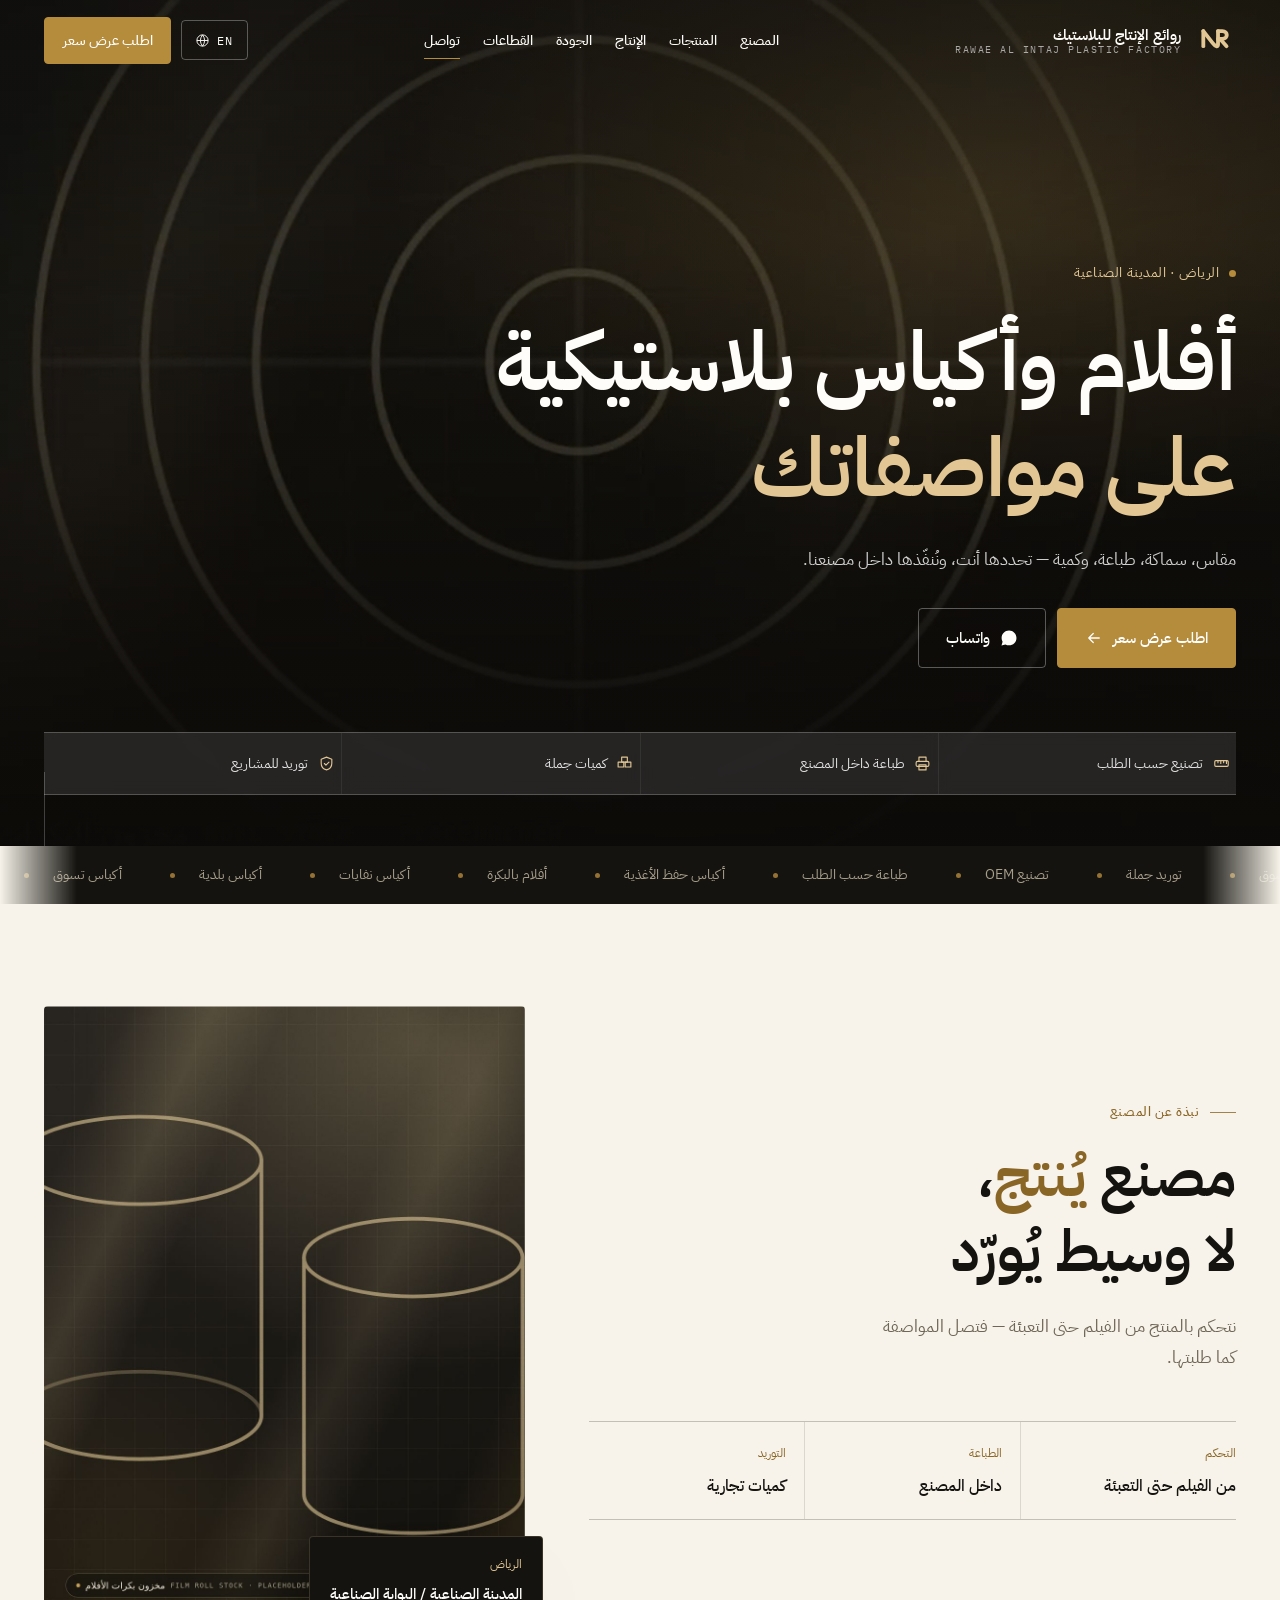
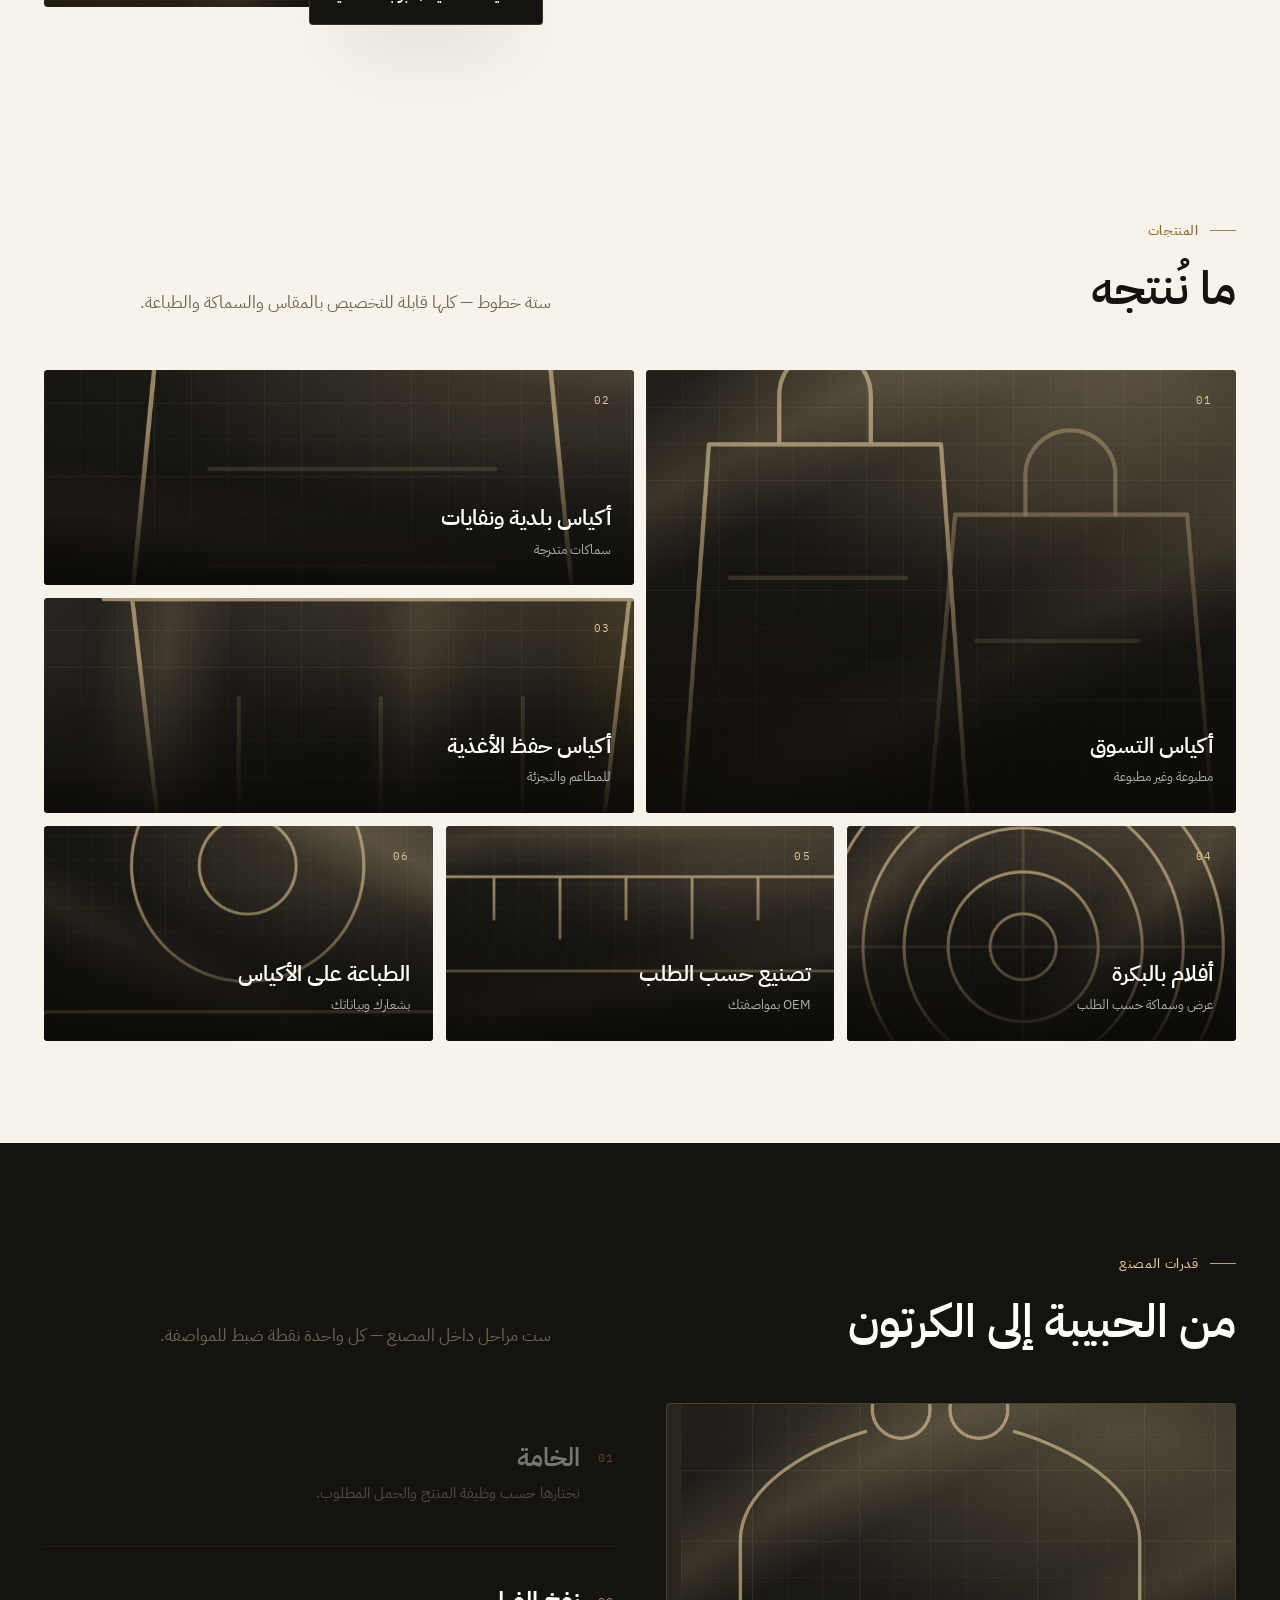
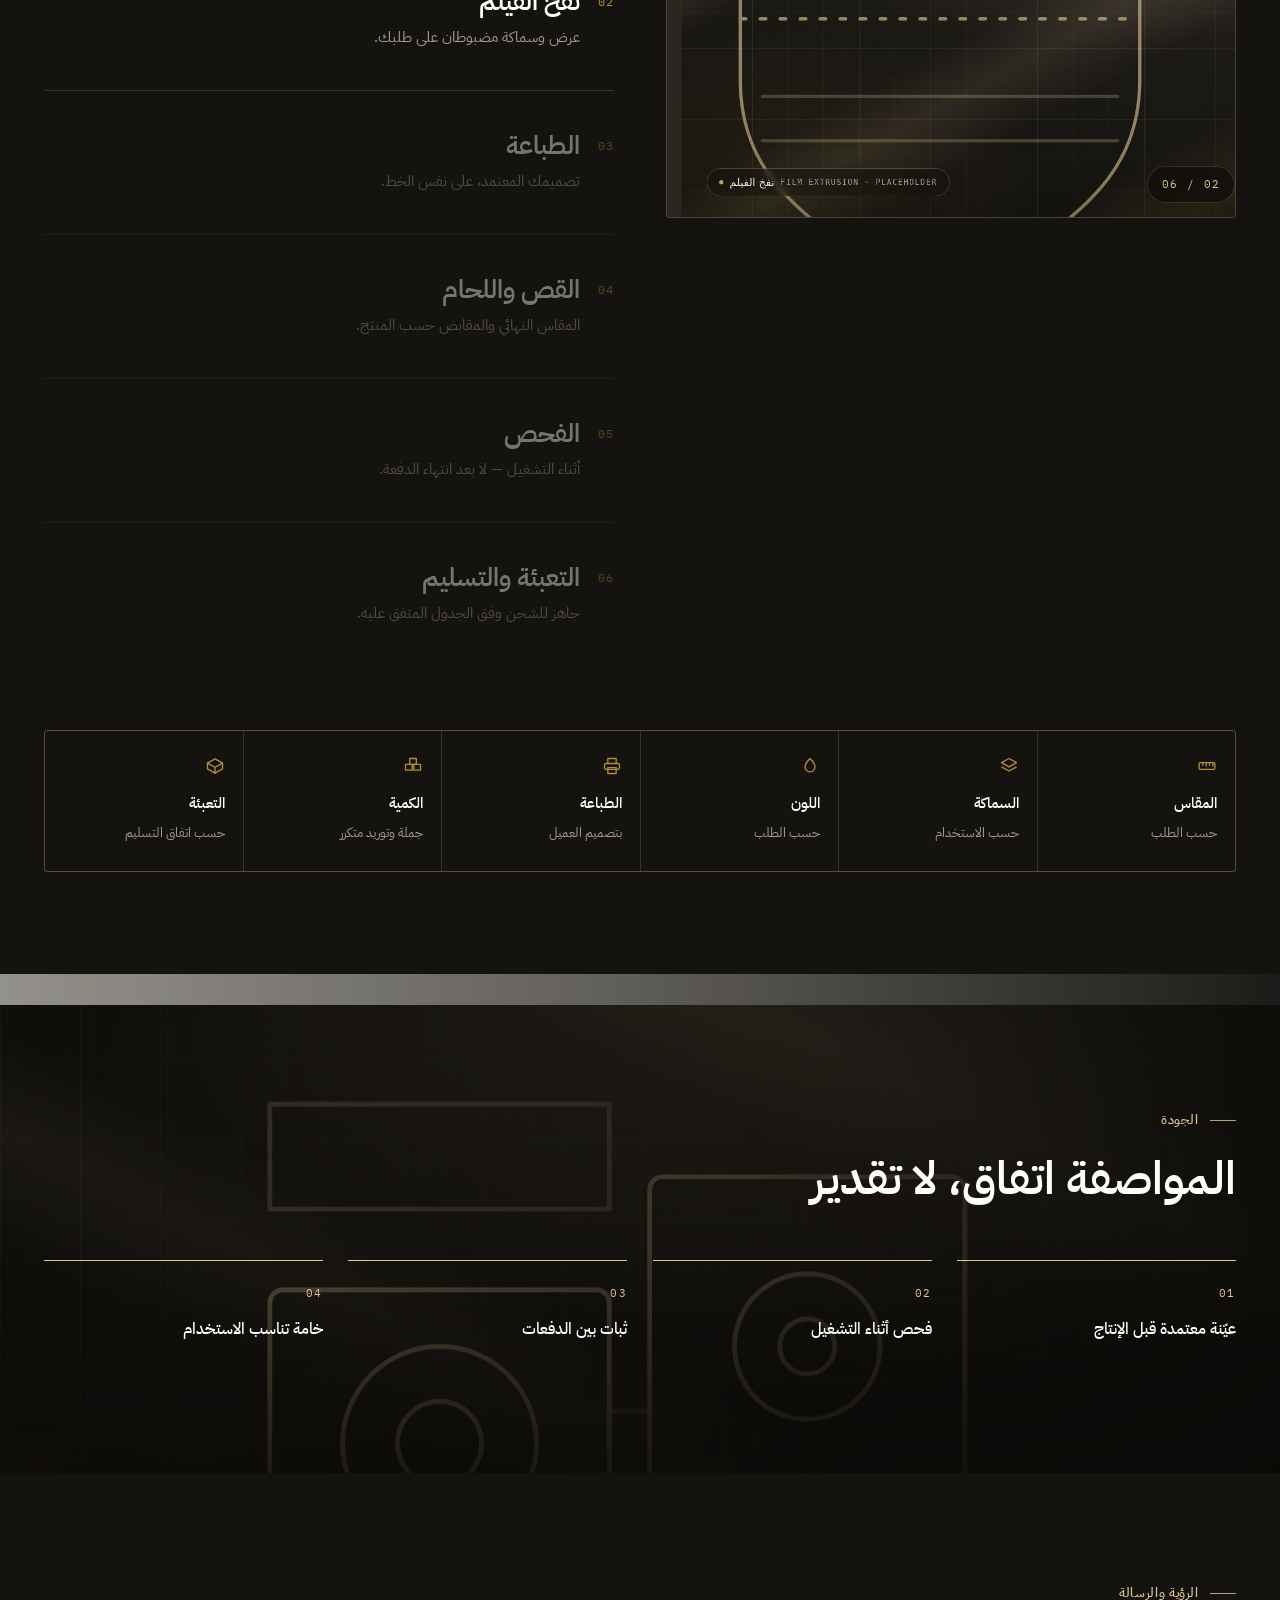
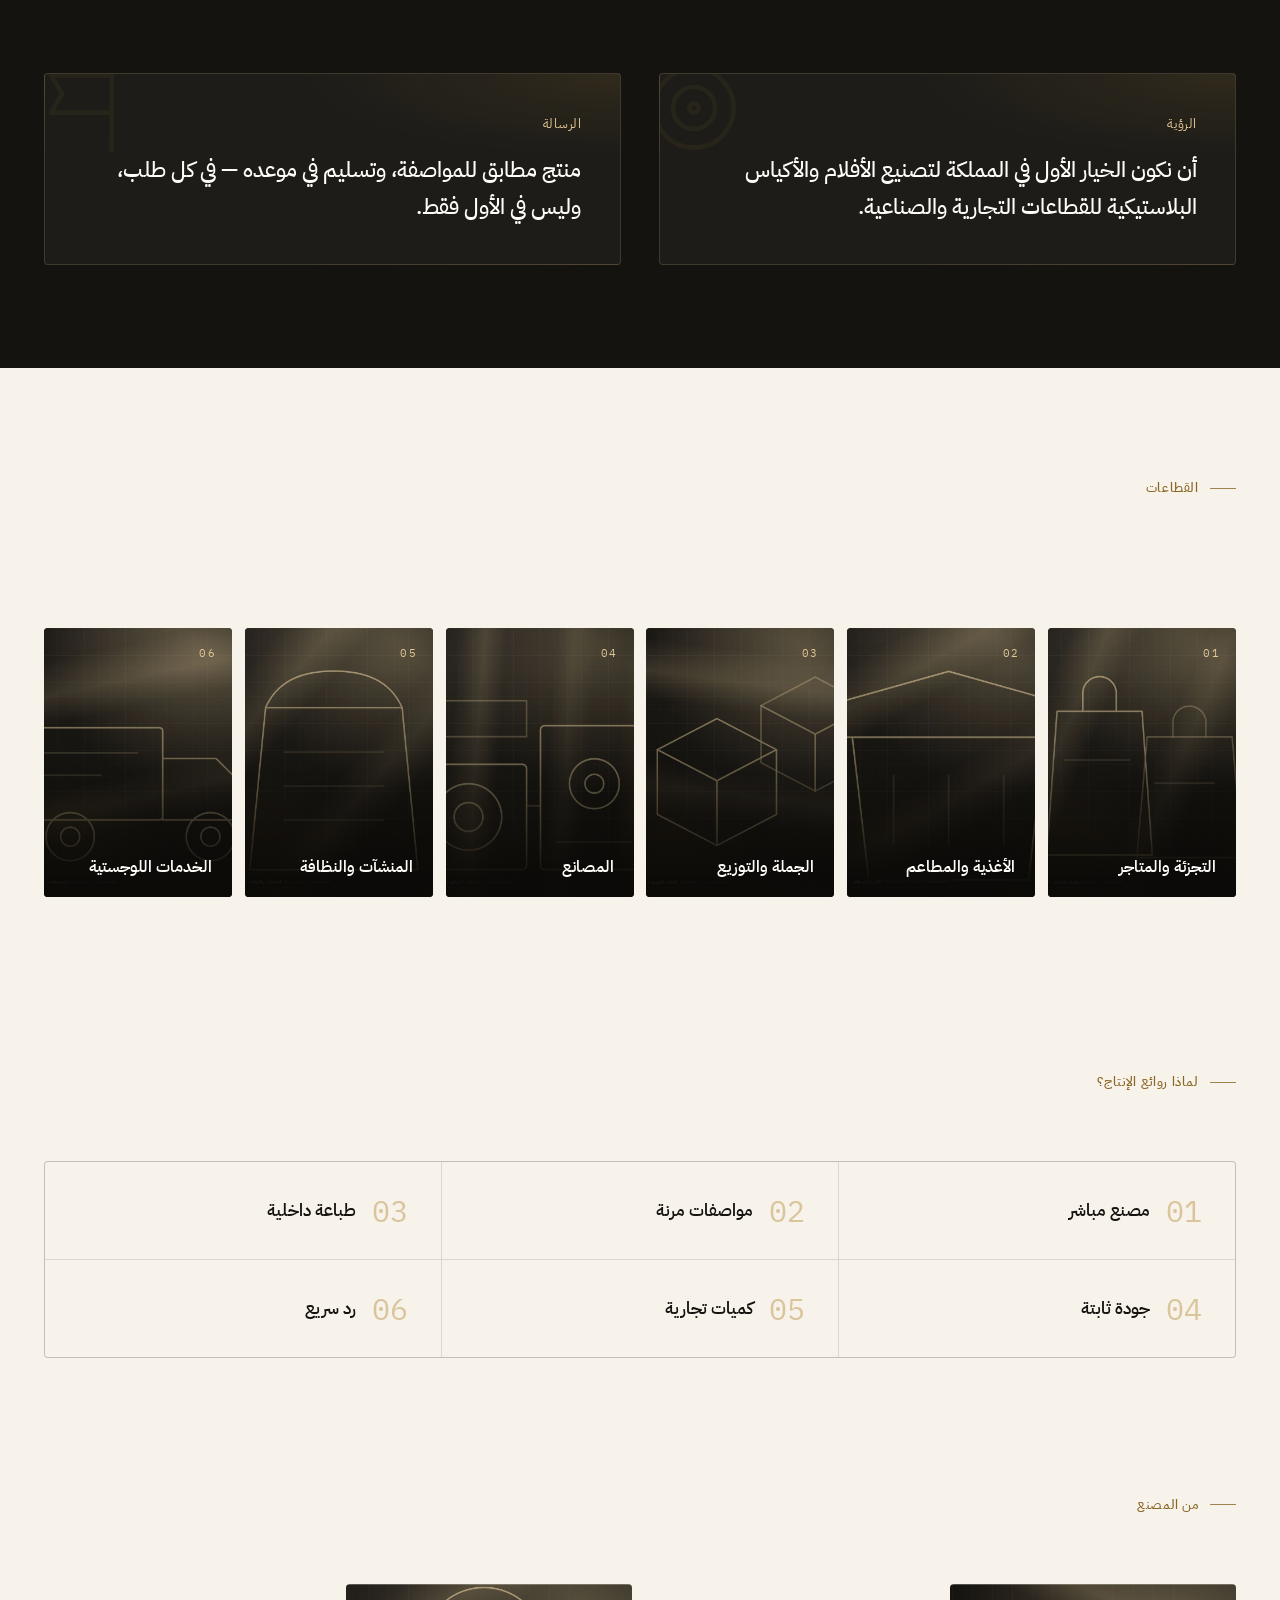
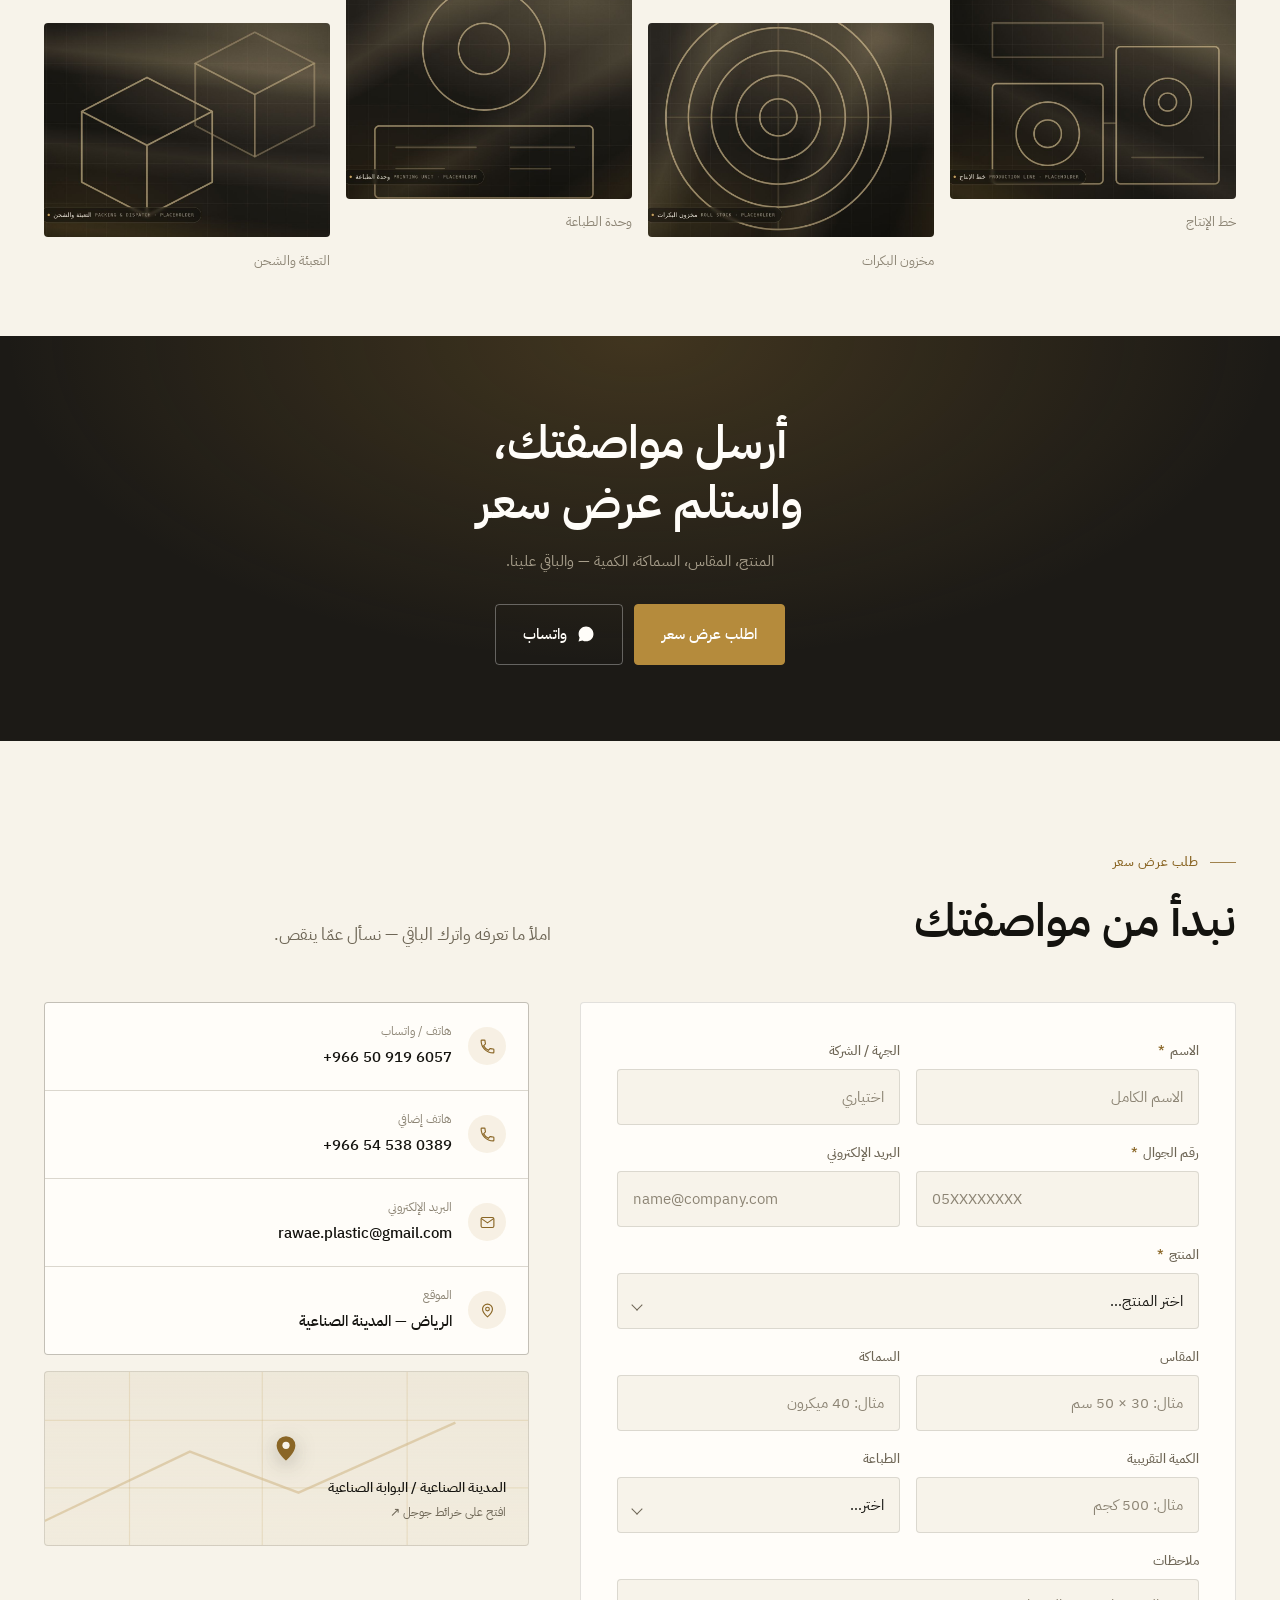
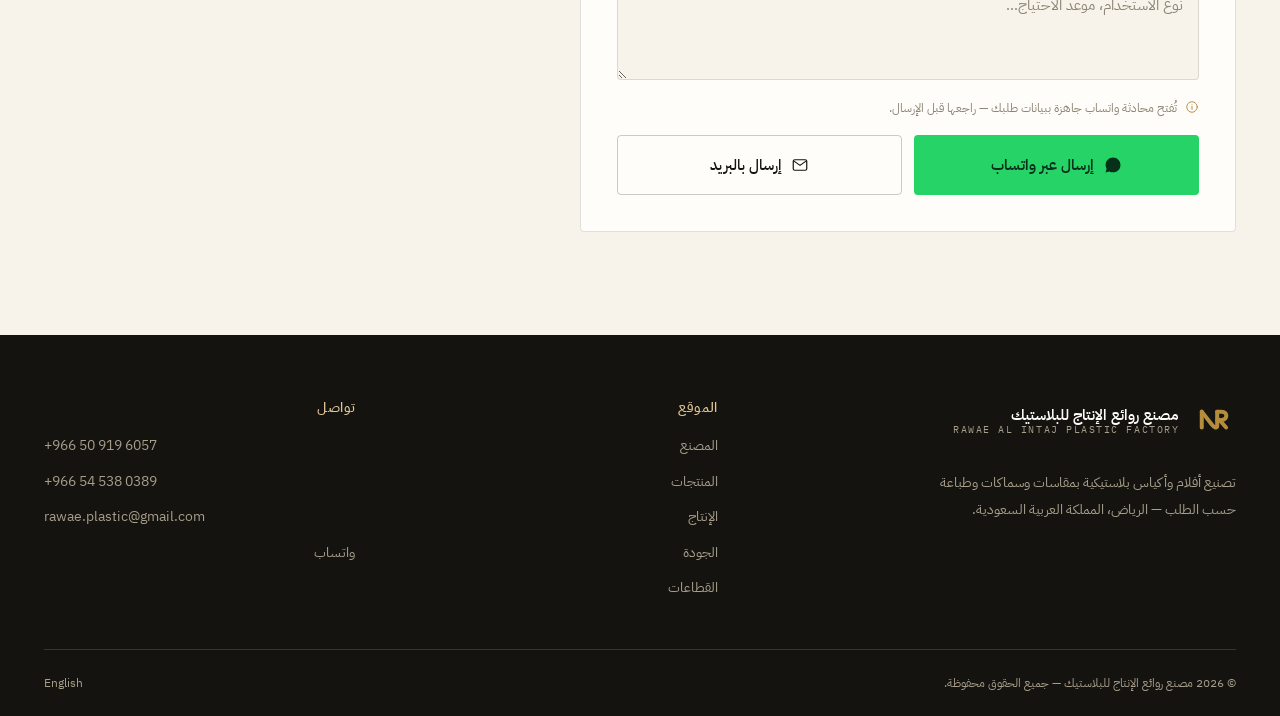
==== index.html @ c7f5dc3c "Add files via upload" ====
<!doctype html>
<html lang="ar" dir="rtl">
<head>
<meta charset="utf-8">
<meta name="viewport" content="width=device-width, initial-scale=1">
<title>مصنع روائع الإنتاج للبلاستيك | تصنيع أفلام وأكياس بلاستيكية — الرياض</title>
<meta name="description" content="مصنع روائع الإنتاج للبلاستيك في الرياض: تصنيع أفلام البلاستيك وأكياس التسوق والأكياس البلدية وأكياس النفايات وأكياس حفظ الأغذية، بمقاسات وسماكات وطباعة حسب مواصفات العميل. اطلب عرض سعر.">
<meta name="theme-color" content="#14130F">
<link rel="canonical" href="https://rawae-plastic.com/">
<link rel="alternate" hreflang="ar" href="https://rawae-plastic.com/">
<link rel="alternate" hreflang="en" href="https://rawae-plastic.com/en/">
<link rel="alternate" hreflang="x-default" href="https://rawae-plastic.com/">

<meta property="og:type" content="website">
<meta property="og:locale" content="ar_SA">
<meta property="og:locale:alternate" content="en_US">
<meta property="og:site_name" content="مصنع روائع الإنتاج للبلاستيك">
<meta property="og:title" content="مصنع روائع الإنتاج للبلاستيك — أفلام وأكياس بلاستيكية على مواصفاتك">
<meta property="og:description" content="تصنيع أفلام وأكياس بلاستيكية بمقاسات وسماكات وطباعة حسب الطلب. الرياض — المدينة الصناعية.">
<meta property="og:image" content="https://rawae-plastic.com/assets/img/og-image.jpg">
<meta name="twitter:card" content="summary_large_image">

<link rel="icon" href="assets/img/favicon.svg" type="image/svg+xml">
<link rel="apple-touch-icon" href="assets/img/favicon.svg">
<link rel="manifest" href="site.webmanifest">

<link rel="preload" as="font" type="font/woff2" href="assets/fonts/plex-arabic-arabic-600.woff2" crossorigin>
<link rel="preload" as="font" type="font/woff2" href="assets/fonts/plex-arabic-arabic-400.woff2" crossorigin>
<link rel="stylesheet" href="assets/css/fonts.css">
<link rel="stylesheet" href="assets/css/site.css">
<link rel="preload" as="image" href="assets/img/ph/hero.jpg">

<script type="application/ld+json">
{
  "@context": "https://schema.org",
  "@type": "Factory",
  "name": "مصنع روائع الإنتاج للبلاستيك",
  "alternateName": "RAWAE AL INTAJ PLASTIC FACTORY",
  "description": "تصنيع أفلام البلاستيك والأكياس البلاستيكية بمقاسات وسماكات وطباعة حسب مواصفات العميل.",
  "url": "https://rawae-plastic.com/",
  "logo": "https://rawae-plastic.com/assets/img/logo-mark.svg",
  "email": "rawae.plastic@gmail.com",
  "telephone": ["+966509196057", "+966545380389"],
  "address": {
    "@type": "PostalAddress",
    "addressLocality": "الرياض",
    "addressRegion": "منطقة الرياض",
    "addressCountry": "SA",
    "streetAddress": "المدينة الصناعية / البوابة الصناعية"
  },
  "areaServed": { "@type": "Country", "name": "المملكة العربية السعودية" }
}
</script>
</head>

<body>
<a class="skip-link" href="#main">تخطَّ إلى المحتوى</a>
<div class="progress" aria-hidden="true"></div>

<!-- ============================ HEADER ============================ -->
<header class="header header--invert">
  <div class="container header__inner">

    <a class="brand" href="#top" aria-label="مصنع روائع الإنتاج للبلاستيك — الصفحة الرئيسية">
      <svg class="brand__mark" viewBox="0 0 640 640" fill="none" stroke="currentColor" stroke-width="58" stroke-linecap="round" stroke-linejoin="round" aria-hidden="true">
        <path d="M142 184 L142 414"/>
        <path d="M142 184 L282 364 C326 422 366 430 366 392 L366 184"/>
        <path d="M366 184 L432 184 C522 184 522 304 432 304 L366 304"/>
        <path d="M398 304 L496 414"/>
      </svg>
      <span class="brand__text">
        <span class="brand__ar">روائع الإنتاج للبلاستيك</span>
        <span class="brand__en">Rawae Al Intaj Plastic Factory</span>
      </span>
    </a>

    <nav class="nav" aria-label="التنقل الرئيسي">
      <a class="nav__link" href="#about">المصنع</a>
      <a class="nav__link" href="#products">المنتجات</a>
      <a class="nav__link" href="#process">الإنتاج</a>
      <a class="nav__link" href="#quality">الجودة</a>
      <a class="nav__link" href="#sectors">القطاعات</a>
      <a class="nav__link" href="#contact">تواصل</a>
    </nav>

    <div class="header__actions">
      <a class="lang-switch" href="en/" hreflang="en" lang="en" dir="ltr" aria-label="Switch to English">
        <svg viewBox="0 0 24 24" fill="none" stroke="currentColor" stroke-width="1.5" aria-hidden="true"><circle cx="12" cy="12" r="9"/><path d="M3 12h18M12 3a15 15 0 0 1 0 18 15 15 0 0 1 0-18z"/></svg>
        EN
      </a>
      <a class="btn btn--gold btn--sm" href="#contact">اطلب عرض سعر</a>
      <button class="burger" type="button" aria-expanded="false" aria-controls="mobile-nav" aria-label="القائمة">
        <span></span>
      </button>
    </div>

  </div>
</header>

<div class="mobile-nav" id="mobile-nav" aria-hidden="true">
  <nav class="mobile-nav__list" aria-label="التنقل للجوال">
    <a href="#about"    style="--i:1"><span class="idx">01</span> المصنع</a>
    <a href="#products" style="--i:2"><span class="idx">02</span> المنتجات</a>
    <a href="#process"  style="--i:3"><span class="idx">03</span> الإنتاج</a>
    <a href="#quality"  style="--i:4"><span class="idx">04</span> الجودة</a>
    <a href="#vision"   style="--i:5"><span class="idx">05</span> الرؤية والرسالة</a>
    <a href="#sectors"  style="--i:6"><span class="idx">06</span> القطاعات</a>
    <a href="#gallery"  style="--i:7"><span class="idx">07</span> من المصنع</a>
    <a href="#contact"  style="--i:8"><span class="idx">08</span> تواصل معنا</a>
  </nav>
  <div class="mobile-nav__foot">
    <a class="btn btn--gold btn--block" href="#contact">اطلب عرض سعر</a>
    <a class="btn btn--wa btn--block" href="https://wa.me/966509196057" target="_blank" rel="noopener">
      <svg viewBox="0 0 24 24" fill="currentColor" aria-hidden="true"><path d="M12.04 2C6.58 2 2.13 6.45 2.13 11.91c0 1.75.46 3.46 1.32 4.96L2 22l5.25-1.38a9.9 9.9 0 0 0 4.79 1.21h.01c5.46 0 9.91-4.45 9.91-9.91C21.96 6.45 17.5 2 12.04 2zm5.43 12.38c-.3-.15-1.76-.87-2.03-.97-.27-.1-.47-.15-.67.15-.2.3-.77.97-.94 1.17-.17.2-.35.22-.65.07-.3-.15-1.26-.46-2.4-1.48-.89-.79-1.49-1.77-1.66-2.07-.17-.3-.02-.46.13-.61.14-.13.3-.35.45-.52.15-.17.2-.3.3-.5.1-.2.05-.37-.02-.52-.08-.15-.67-1.61-.92-2.21-.24-.58-.49-.5-.67-.51h-.57c-.2 0-.52.07-.79.37-.27.3-1.04 1.02-1.04 2.48s1.06 2.88 1.21 3.08c.15.2 2.09 3.2 5.07 4.49.71.3 1.26.49 1.69.63.71.22 1.36.19 1.87.12.57-.09 1.76-.72 2.01-1.41.25-.7.25-1.29.17-1.42-.07-.13-.27-.2-.57-.35z"/></svg>
      واتساب مباشر
    </a>
  </div>
</div>

<main id="main">
<span id="top"></span>

<!-- ============================= HERO ============================= -->
<section class="hero">
  <div class="hero__bg">
    <!-- IMAGE SLOT · 1700×1150 — الصورة الأساسية، تظهر فورًا وتبقى إن لم يوجد فيديو -->
    <img src="assets/img/ph/hero.jpg" alt="خط إنتاج أفلام البلاستيك داخل مصنع روائع الإنتاج" fetchpriority="high" width="1700" height="1150">

    <!-- VIDEO SLOT · 1920×1080 — ضع الملف في assets/video/ ويعمل تلقائيًا.
         تبقى الصورة أعلاه ظاهرة حتى تبدأ اللقطة فعليًا بالتشغيل، فلا وميض ولا شاشة سوداء. -->
    <video class="hero__video" muted loop playsinline preload="none" aria-hidden="true" tabindex="-1">
      <source src="assets/video/hero.webm" type="video/webm">
      <source src="assets/video/hero.mp4" type="video/mp4">
    </video>
  </div>

  <div class="container hero__inner">
    <p class="hero__eyebrow"><span class="dot" aria-hidden="true"></span> الرياض · المدينة الصناعية</p>

    <h1>
      <span class="rise" style="--i:0"><span>أفلام وأكياس بلاستيكية</span></span>
      <span class="rise" style="--i:1"><span><span class="accent">على مواصفاتك</span></span></span>
    </h1>

    <p class="hero__lead reveal" style="--i:3">مقاس، سماكة، طباعة، وكمية — تحددها أنت، ونُنفّذها داخل مصنعنا.</p>

    <div class="hero__cta reveal" style="--i:4">
      <a class="btn btn--gold" href="#contact">
        اطلب عرض سعر
        <svg class="arrow-fwd" viewBox="0 0 24 24" fill="none" stroke="currentColor" stroke-width="1.7" stroke-linecap="round" stroke-linejoin="round" aria-hidden="true"><path d="M5 12h14M13 6l6 6-6 6"/></svg>
      </a>
      <a class="btn btn--light" href="https://wa.me/966509196057" target="_blank" rel="noopener">
        <svg viewBox="0 0 24 24" fill="currentColor" aria-hidden="true"><path d="M12.04 2C6.58 2 2.13 6.45 2.13 11.91c0 1.75.46 3.46 1.32 4.96L2 22l5.25-1.38a9.9 9.9 0 0 0 4.79 1.21h.01c5.46 0 9.91-4.45 9.91-9.91C21.96 6.45 17.5 2 12.04 2zm5.43 12.38c-.3-.15-1.76-.87-2.03-.97-.27-.1-.47-.15-.67.15-.2.3-.77.97-.94 1.17-.17.2-.35.22-.65.07-.3-.15-1.26-.46-2.4-1.48-.89-.79-1.49-1.77-1.66-2.07-.17-.3-.02-.46.13-.61.14-.13.3-.35.45-.52.15-.17.2-.3.3-.5.1-.2.05-.37-.02-.52-.08-.15-.67-1.61-.92-2.21-.24-.58-.49-.5-.67-.51h-.57c-.2 0-.52.07-.79.37-.27.3-1.04 1.02-1.04 2.48s1.06 2.88 1.21 3.08c.15.2 2.09 3.2 5.07 4.49.71.3 1.26.49 1.69.63.71.22 1.36.19 1.87.12.57-.09 1.76-.72 2.01-1.41.25-.7.25-1.29.17-1.42-.07-.13-.27-.2-.57-.35z"/></svg>
        واتساب
      </a>
    </div>

    <ul class="hero__strip reveal" style="--i:5">
      <li><svg viewBox="0 0 24 24" fill="none" stroke="currentColor" stroke-width="1.6" stroke-linecap="round" aria-hidden="true"><rect x="2.5" y="8" width="19" height="8" rx="1.5"/><path d="M7 8v3M11 8v4M15 8v3M19 8v4"/></svg> تصنيع حسب الطلب</li>
      <li><svg viewBox="0 0 24 24" fill="none" stroke="currentColor" stroke-width="1.6" stroke-linecap="round" stroke-linejoin="round" aria-hidden="true"><path d="M7 9V3h10v6"/><rect x="3" y="9" width="18" height="7" rx="2"/><path d="M7 14h10v7H7z"/></svg> طباعة داخل المصنع</li>
      <li><svg viewBox="0 0 24 24" fill="none" stroke="currentColor" stroke-width="1.6" stroke-linejoin="round" aria-hidden="true"><rect x="3" y="10" width="8" height="7"/><rect x="13" y="10" width="8" height="7"/><rect x="8" y="3" width="8" height="7"/></svg> كميات جملة</li>
      <li><svg viewBox="0 0 24 24" fill="none" stroke="currentColor" stroke-width="1.6" stroke-linecap="round" stroke-linejoin="round" aria-hidden="true"><path d="M12 3l7.5 3v5.5c0 4.6-3.2 8.4-7.5 9.5-4.3-1.1-7.5-4.9-7.5-9.5V6L12 3z"/><path d="m9 12 2.2 2.2L15.5 10"/></svg> توريد للمشاريع</li>
    </ul>
  </div>

  <span class="scroll-cue" aria-hidden="true"></span>
</section>

<!-- =========================== MARQUEE =========================== -->
<div class="marquee" aria-hidden="true">
  <div class="marquee__track">
    <div class="marquee__group">
      <span class="marquee__item">أكياس تسوق</span><span class="marquee__item">أكياس بلدية</span>
      <span class="marquee__item">أكياس نفايات</span><span class="marquee__item">أفلام بالبكرة</span>
      <span class="marquee__item">أكياس حفظ الأغذية</span><span class="marquee__item">طباعة حسب الطلب</span>
      <span class="marquee__item">تصنيع OEM</span><span class="marquee__item">توريد جملة</span>
    </div>
    <div class="marquee__group">
      <span class="marquee__item">أكياس تسوق</span><span class="marquee__item">أكياس بلدية</span>
      <span class="marquee__item">أكياس نفايات</span><span class="marquee__item">أفلام بالبكرة</span>
      <span class="marquee__item">أكياس حفظ الأغذية</span><span class="marquee__item">طباعة حسب الطلب</span>
      <span class="marquee__item">تصنيع OEM</span><span class="marquee__item">توريد جملة</span>
    </div>
  </div>
</div>

<!-- ============================ ABOUT ============================ -->
<section class="section statement" id="about">
  <div class="container statement__grid">

    <div>
      <p class="kicker reveal">نبذة عن المصنع</p>
      <h2 class="reveal" style="--i:1">مصنع <em>يُنتج</em>،<br>لا وسيط يُورّد</h2>
      <p class="statement__lead reveal" style="--i:2">
        نتحكم بالمنتج من الفيلم حتى التعبئة — فتصل المواصفة كما طلبتها.
      </p>

      <ul class="facts reveal" style="--i:3">
        <li class="fact">
          <span class="fact__k">التحكم</span>
          <span class="fact__v">من الفيلم حتى التعبئة</span>
        </li>
        <li class="fact">
          <span class="fact__k">الطباعة</span>
          <span class="fact__v">داخل المصنع</span>
        </li>
        <li class="fact">
          <span class="fact__k">التوريد</span>
          <span class="fact__v">كميات تجارية</span>
        </li>
      </ul>
    </div>

    <div class="statement__media">
      <!-- IMAGE SLOT · 1000×1300 — مخزون البكرات أو صالة الإنتاج -->
      <figure class="media media--reveal">
        <img src="assets/img/ph/about.jpg" alt="بكرات أفلام بلاستيكية داخل المصنع" loading="lazy" width="1000" height="1300">
      </figure>
      <div class="badge">
        <span class="badge__k">الرياض</span>
        <span class="badge__v">المدينة الصناعية / البوابة الصناعية</span>
      </div>
    </div>

  </div>
</section>

<!-- =========================== PRODUCTS =========================== -->
<section class="section" id="products">
  <div class="container">

    <div class="section-head section-head--split">
      <div>
        <p class="kicker reveal">المنتجات</p>
        <h2 class="reveal" style="--i:1">ما نُنتجه</h2>
      </div>
      <p class="lead reveal" style="--i:2">ستة خطوط — كلها قابلة للتخصيص بالمقاس والسماكة والطباعة.</p>
    </div>

    <div class="bento">

      <a class="tile reveal" href="#contact">
        <!-- IMAGE SLOT · 900×900 — أكياس تسوق -->
        <img src="assets/img/ph/prod-shopping.jpg" alt="أكياس تسوق بلاستيكية" loading="lazy" width="900" height="900">
        <span class="tile__idx">01</span>
        <div class="tile__body">
          <div>
            <h3>أكياس التسوق</h3>
            <span class="tile__tag">مطبوعة وغير مطبوعة</span>
          </div>
          <span class="tile__go" aria-hidden="true"><svg class="arrow-fwd" viewBox="0 0 24 24" fill="none" stroke="currentColor" stroke-width="1.8" stroke-linecap="round" stroke-linejoin="round"><path d="M5 12h14M13 6l6 6-6 6"/></svg></span>
        </div>
      </a>

      <a class="tile reveal" href="#contact">
        <!-- IMAGE SLOT · 900×900 — أكياس بلدية ونفايات -->
        <img src="assets/img/ph/prod-refuse.jpg" alt="أكياس بلدية وأكياس نفايات" loading="lazy" width="900" height="900">
        <span class="tile__idx">02</span>
        <div class="tile__body">
          <div>
            <h3>أكياس بلدية ونفايات</h3>
            <span class="tile__tag">سماكات متدرجة</span>
          </div>
          <span class="tile__go" aria-hidden="true"><svg class="arrow-fwd" viewBox="0 0 24 24" fill="none" stroke="currentColor" stroke-width="1.8" stroke-linecap="round" stroke-linejoin="round"><path d="M5 12h14M13 6l6 6-6 6"/></svg></span>
        </div>
      </a>

      <a class="tile reveal" href="#contact">
        <!-- IMAGE SLOT · 900×900 — أكياس حفظ الأغذية -->
        <img src="assets/img/ph/prod-food.jpg" alt="أكياس حفظ وتخزين المواد الغذائية" loading="lazy" width="900" height="900">
        <span class="tile__idx">03</span>
        <div class="tile__body">
          <div>
            <h3>أكياس حفظ الأغذية</h3>
            <span class="tile__tag">للمطاعم والتجزئة</span>
          </div>
          <span class="tile__go" aria-hidden="true"><svg class="arrow-fwd" viewBox="0 0 24 24" fill="none" stroke="currentColor" stroke-width="1.8" stroke-linecap="round" stroke-linejoin="round"><path d="M5 12h14M13 6l6 6-6 6"/></svg></span>
        </div>
      </a>

      <a class="tile reveal" href="#contact">
        <!-- IMAGE SLOT · 900×900 — أفلام بالبكرة -->
        <img src="assets/img/ph/prod-film.jpg" alt="أفلام بلاستيكية بالبكرة" loading="lazy" width="900" height="900">
        <span class="tile__idx">04</span>
        <div class="tile__body">
          <div>
            <h3>أفلام بالبكرة</h3>
            <span class="tile__tag">عرض وسماكة حسب الطلب</span>
          </div>
          <span class="tile__go" aria-hidden="true"><svg class="arrow-fwd" viewBox="0 0 24 24" fill="none" stroke="currentColor" stroke-width="1.8" stroke-linecap="round" stroke-linejoin="round"><path d="M5 12h14M13 6l6 6-6 6"/></svg></span>
        </div>
      </a>

      <a class="tile reveal" href="#contact">
        <!-- IMAGE SLOT · 900×900 — تصنيع حسب الطلب -->
        <img src="assets/img/ph/prod-custom.jpg" alt="تصنيع بلاستيك حسب مواصفات العميل" loading="lazy" width="900" height="900">
        <span class="tile__idx">05</span>
        <div class="tile__body">
          <div>
            <h3>تصنيع حسب الطلب</h3>
            <span class="tile__tag">OEM بمواصفتك</span>
          </div>
          <span class="tile__go" aria-hidden="true"><svg class="arrow-fwd" viewBox="0 0 24 24" fill="none" stroke="currentColor" stroke-width="1.8" stroke-linecap="round" stroke-linejoin="round"><path d="M5 12h14M13 6l6 6-6 6"/></svg></span>
        </div>
      </a>

      <a class="tile reveal" href="#contact">
        <!-- IMAGE SLOT · 900×900 — الطباعة على الأكياس -->
        <img src="assets/img/ph/prod-print.jpg" alt="الطباعة على الأكياس البلاستيكية" loading="lazy" width="900" height="900">
        <span class="tile__idx">06</span>
        <div class="tile__body">
          <div>
            <h3>الطباعة على الأكياس</h3>
            <span class="tile__tag">بشعارك وبياناتك</span>
          </div>
          <span class="tile__go" aria-hidden="true"><svg class="arrow-fwd" viewBox="0 0 24 24" fill="none" stroke="currentColor" stroke-width="1.8" stroke-linecap="round" stroke-linejoin="round"><path d="M5 12h14M13 6l6 6-6 6"/></svg></span>
        </div>
      </a>

    </div>
  </div>
</section>

<!-- ====================== PROCESS (showcase) ====================== -->
<section class="section section--dark" id="process">
  <div class="container">

    <div class="section-head section-head--split">
      <div>
        <p class="kicker reveal">قدرات المصنع</p>
        <h2 class="reveal" style="--i:1">من الحبيبة إلى الكرتون</h2>
      </div>
      <p class="lead reveal" style="--i:2">ست مراحل داخل المصنع — كل واحدة نقطة ضبط للمواصفة.</p>
    </div>

    <div class="showcase">

      <div class="showcase__media">
        <div class="showcase__stack">
          <!-- IMAGE SLOTS · 1100×820 — صورة لكل مرحلة إنتاج -->
          <figure class="shot is-on"><img src="assets/img/ph/step-1.jpg" alt="الخامة والتجهيز" loading="lazy" width="1100" height="820"></figure>
          <figure class="shot"><img src="assets/img/ph/step-2.jpg" alt="نفخ الفيلم" loading="lazy" width="1100" height="820"></figure>
          <figure class="shot"><img src="assets/img/ph/step-3.jpg" alt="الطباعة" loading="lazy" width="1100" height="820"></figure>
          <figure class="shot"><img src="assets/img/ph/step-4.jpg" alt="القص واللحام" loading="lazy" width="1100" height="820"></figure>
          <figure class="shot"><img src="assets/img/ph/step-5.jpg" alt="الفحص والمطابقة" loading="lazy" width="1100" height="820"></figure>
          <figure class="shot"><img src="assets/img/ph/step-6.jpg" alt="التعبئة والتسليم" loading="lazy" width="1100" height="820"></figure>
          <span class="showcase__counter">01 / 06</span>
        </div>
      </div>

      <ol class="showcase__steps">
        <li class="pstep is-on">
          <span class="pstep__num">01</span>
          <div><h3>الخامة</h3><p>نختارها حسب وظيفة المنتج والحمل المطلوب.</p></div>
        </li>
        <li class="pstep">
          <span class="pstep__num">02</span>
          <div><h3>نفخ الفيلم</h3><p>عرض وسماكة مضبوطان على طلبك.</p></div>
        </li>
        <li class="pstep">
          <span class="pstep__num">03</span>
          <div><h3>الطباعة</h3><p>تصميمك المعتمد، على نفس الخط.</p></div>
        </li>
        <li class="pstep">
          <span class="pstep__num">04</span>
          <div><h3>القص واللحام</h3><p>المقاس النهائي والمقابض حسب المنتج.</p></div>
        </li>
        <li class="pstep">
          <span class="pstep__num">05</span>
          <div><h3>الفحص</h3><p>أثناء التشغيل — لا بعد انتهاء الدفعة.</p></div>
        </li>
        <li class="pstep">
          <span class="pstep__num">06</span>
          <div><h3>التعبئة والتسليم</h3><p>جاهز للشحن وفق الجدول المتفق عليه.</p></div>
        </li>
      </ol>

    </div>

    <!-- Spec parameters -->
    <ul class="specrow reveal" style="margin-block-start:clamp(2.5rem,5vw,4rem)">
      <li>
        <svg viewBox="0 0 24 24" fill="none" stroke="currentColor" stroke-width="1.6" stroke-linecap="round" aria-hidden="true"><rect x="2.5" y="8" width="19" height="8" rx="1.5"/><path d="M7 8v3M11 8v4M15 8v3M19 8v4"/></svg>
        <span class="k">المقاس</span><span class="v">حسب الطلب</span>
      </li>
      <li>
        <svg viewBox="0 0 24 24" fill="none" stroke="currentColor" stroke-width="1.6" stroke-linejoin="round" aria-hidden="true"><path d="m12 3 9 5-9 5-9-5 9-5z"/><path d="m3 13 9 5 9-5"/></svg>
        <span class="k">السماكة</span><span class="v">حسب الاستخدام</span>
      </li>
      <li>
        <svg viewBox="0 0 24 24" fill="none" stroke="currentColor" stroke-width="1.6" stroke-linejoin="round" aria-hidden="true"><path d="M12 3s6 6.3 6 10a6 6 0 1 1-12 0c0-3.7 6-10 6-10z"/></svg>
        <span class="k">اللون</span><span class="v">حسب الطلب</span>
      </li>
      <li>
        <svg viewBox="0 0 24 24" fill="none" stroke="currentColor" stroke-width="1.6" stroke-linecap="round" stroke-linejoin="round" aria-hidden="true"><path d="M7 9V3h10v6"/><rect x="3" y="9" width="18" height="7" rx="2"/><path d="M7 14h10v7H7z"/></svg>
        <span class="k">الطباعة</span><span class="v">بتصميم العميل</span>
      </li>
      <li>
        <svg viewBox="0 0 24 24" fill="none" stroke="currentColor" stroke-width="1.6" stroke-linejoin="round" aria-hidden="true"><rect x="3" y="10" width="8" height="7"/><rect x="13" y="10" width="8" height="7"/><rect x="8" y="3" width="8" height="7"/></svg>
        <span class="k">الكمية</span><span class="v">جملة وتوريد متكرر</span>
      </li>
      <li>
        <svg viewBox="0 0 24 24" fill="none" stroke="currentColor" stroke-width="1.6" stroke-linecap="round" stroke-linejoin="round" aria-hidden="true"><path d="M21 8.5v7l-9 5-9-5v-7l9-5 9 5z"/><path d="m3 8.5 9 5 9-5M12 13.5v7"/></svg>
        <span class="k">التعبئة</span><span class="v">حسب اتفاق التسليم</span>
      </li>
    </ul>

  </div>
</section>

<!-- =================== QUALITY — full-bleed band =================== -->
<section class="band" id="quality">
  <div class="band__bg">
    <!-- IMAGE SLOT · 1900×950 — صالة الإنتاج -->
    <img src="assets/img/ph/quality.jpg" alt="صالة الإنتاج داخل المصنع" loading="lazy" width="1900" height="950">
  </div>
  <div class="container">
    <p class="kicker reveal">الجودة</p>
    <h2 class="reveal" style="--i:1">المواصفة اتفاق، لا تقدير</h2>

    <div class="claims">
      <div class="claim"><span class="claim__n">01</span><p>عيّنة معتمدة قبل الإنتاج</p></div>
      <div class="claim"><span class="claim__n">02</span><p>فحص أثناء التشغيل</p></div>
      <div class="claim"><span class="claim__n">03</span><p>ثبات بين الدفعات</p></div>
      <div class="claim"><span class="claim__n">04</span><p>خامة تناسب الاستخدام</p></div>
    </div>
  </div>
</section>

<!-- ======================= VISION & MISSION ======================= -->
<section class="section section--dark" id="vision">
  <div class="container">
    <div class="section-head">
      <p class="kicker reveal">الرؤية والرسالة</p>
    </div>
    <div class="vm">
      <article class="vm__card reveal">
        <svg class="vm__glyph" viewBox="0 0 24 24" fill="none" stroke="currentColor" stroke-width="1" aria-hidden="true"><circle cx="12" cy="12" r="8.5"/><circle cx="12" cy="12" r="4.5"/><circle cx="12" cy="12" r="1"/></svg>
        <span class="vm__k">الرؤية</span>
        <p>أن نكون الخيار الأول في المملكة لتصنيع الأفلام والأكياس البلاستيكية للقطاعات التجارية والصناعية.</p>
      </article>
      <article class="vm__card reveal" style="--i:1">
        <svg class="vm__glyph" viewBox="0 0 24 24" fill="none" stroke="currentColor" stroke-width="1" stroke-linecap="round" stroke-linejoin="round" aria-hidden="true"><path d="M5 21V4"/><path d="M5 5h13l-2.4 4L18 13H5"/></svg>
        <span class="vm__k">الرسالة</span>
        <p>منتج مطابق للمواصفة، وتسليم في موعده — في كل طلب، وليس في الأول فقط.</p>
      </article>
    </div>
  </div>
</section>

<!-- ============================ SECTORS ============================ -->
<section class="section" id="sectors">
  <div class="container">
    <div class="section-head section-head--split">
      <div>
        <p class="kicker reveal">القطاعات</p>
        <h2 class="reveal" style="--i:1">من نُورّد لهم</h2>
      </div>
      <p class="lead reveal" style="--i:2">جهات تشتري بكميات تجارية وتحتاج توريدًا منتظمًا.</p>
    </div>

    <div class="rail">
      <!-- IMAGE SLOTS · 760×950 — صورة تمثل كل قطاع -->
      <article class="railcard reveal">
        <img src="assets/img/ph/sector-retail.jpg" alt="التجزئة والمتاجر" loading="lazy" width="760" height="950">
        <span class="railcard__n">01</span><h3>التجزئة والمتاجر</h3>
      </article>
      <article class="railcard reveal">
        <img src="assets/img/ph/sector-food.jpg" alt="الأغذية والمطاعم" loading="lazy" width="760" height="950">
        <span class="railcard__n">02</span><h3>الأغذية والمطاعم</h3>
      </article>
      <article class="railcard reveal">
        <img src="assets/img/ph/sector-wholesale.jpg" alt="الجملة والتوزيع" loading="lazy" width="760" height="950">
        <span class="railcard__n">03</span><h3>الجملة والتوزيع</h3>
      </article>
      <article class="railcard reveal">
        <img src="assets/img/ph/sector-industry.jpg" alt="المصانع والقطاع الصناعي" loading="lazy" width="760" height="950">
        <span class="railcard__n">04</span><h3>المصانع</h3>
      </article>
      <article class="railcard reveal">
        <img src="assets/img/ph/sector-facility.jpg" alt="المنشآت وخدمات النظافة" loading="lazy" width="760" height="950">
        <span class="railcard__n">05</span><h3>المنشآت والنظافة</h3>
      </article>
      <article class="railcard reveal">
        <img src="assets/img/ph/sector-logistics.jpg" alt="الخدمات اللوجستية" loading="lazy" width="760" height="950">
        <span class="railcard__n">06</span><h3>الخدمات اللوجستية</h3>
      </article>
    </div>
  </div>
</section>

<!-- ============================ WHY US ============================ -->
<section class="section section--tight" id="why">
  <div class="container">
    <div class="section-head">
      <p class="kicker reveal">لماذا روائع الإنتاج؟</p>
    </div>
    <ul class="reasons reveal">
      <li class="reason"><span class="reason__n">01</span><h3>مصنع مباشر</h3></li>
      <li class="reason"><span class="reason__n">02</span><h3>مواصفات مرنة</h3></li>
      <li class="reason"><span class="reason__n">03</span><h3>طباعة داخلية</h3></li>
      <li class="reason"><span class="reason__n">04</span><h3>جودة ثابتة</h3></li>
      <li class="reason"><span class="reason__n">05</span><h3>كميات تجارية</h3></li>
      <li class="reason"><span class="reason__n">06</span><h3>رد سريع</h3></li>
    </ul>
  </div>
</section>

<!-- ============================ GALLERY ============================ -->
<section class="section section--tight" id="gallery">
  <div class="container">
    <div class="section-head">
      <p class="kicker reveal">من المصنع</p>
    </div>
    <div class="gallery">
      <!-- IMAGE SLOTS · 1200×800 — صور من داخل المصنع -->
      <figure>
        <div class="media media--reveal"><img src="assets/img/ph/gallery-1.jpg" alt="خط الإنتاج" loading="lazy" width="1200" height="800"></div>
        <figcaption>خط الإنتاج</figcaption>
      </figure>
      <figure>
        <div class="media media--reveal"><img src="assets/img/ph/gallery-2.jpg" alt="مخزون البكرات" loading="lazy" width="1200" height="800"></div>
        <figcaption>مخزون البكرات</figcaption>
      </figure>
      <figure>
        <div class="media media--reveal"><img src="assets/img/ph/gallery-3.jpg" alt="وحدة الطباعة" loading="lazy" width="1200" height="800"></div>
        <figcaption>وحدة الطباعة</figcaption>
      </figure>
      <figure>
        <div class="media media--reveal"><img src="assets/img/ph/gallery-4.jpg" alt="التعبئة والشحن" loading="lazy" width="1200" height="800"></div>
        <figcaption>التعبئة والشحن</figcaption>
      </figure>
    </div>
  </div>
</section>

<!-- =========================== CTA BAND =========================== -->
<section class="cta-band">
  <div class="container">
    <h2 class="reveal">أرسل مواصفتك، واستلم عرض سعر</h2>
    <p class="reveal" style="--i:1">المنتج، المقاس، السماكة، الكمية — والباقي علينا.</p>
    <div class="cta-band__actions reveal" style="--i:2">
      <a class="btn btn--gold" href="#contact">اطلب عرض سعر</a>
      <a class="btn btn--light" href="https://wa.me/966509196057" target="_blank" rel="noopener">
        <svg viewBox="0 0 24 24" fill="currentColor" aria-hidden="true"><path d="M12.04 2C6.58 2 2.13 6.45 2.13 11.91c0 1.75.46 3.46 1.32 4.96L2 22l5.25-1.38a9.9 9.9 0 0 0 4.79 1.21h.01c5.46 0 9.91-4.45 9.91-9.91C21.96 6.45 17.5 2 12.04 2zm5.43 12.38c-.3-.15-1.76-.87-2.03-.97-.27-.1-.47-.15-.67.15-.2.3-.77.97-.94 1.17-.17.2-.35.22-.65.07-.3-.15-1.26-.46-2.4-1.48-.89-.79-1.49-1.77-1.66-2.07-.17-.3-.02-.46.13-.61.14-.13.3-.35.45-.52.15-.17.2-.3.3-.5.1-.2.05-.37-.02-.52-.08-.15-.67-1.61-.92-2.21-.24-.58-.49-.5-.67-.51h-.57c-.2 0-.52.07-.79.37-.27.3-1.04 1.02-1.04 2.48s1.06 2.88 1.21 3.08c.15.2 2.09 3.2 5.07 4.49.71.3 1.26.49 1.69.63.71.22 1.36.19 1.87.12.57-.09 1.76-.72 2.01-1.41.25-.7.25-1.29.17-1.42-.07-.13-.27-.2-.57-.35z"/></svg>
        واتساب
      </a>
    </div>
  </div>
</section>

<!-- ============================ CONTACT ============================ -->
<section class="section" id="contact">
  <div class="container">

    <div class="section-head section-head--split">
      <div>
        <p class="kicker reveal">طلب عرض سعر</p>
        <h2 class="reveal" style="--i:1">نبدأ من مواصفتك</h2>
      </div>
      <p class="lead reveal" style="--i:2">املأ ما تعرفه واترك الباقي — نسأل عمّا ينقص.</p>
    </div>

    <div class="contact__grid">

      <form class="form reveal" id="quote-form" novalidate
            data-whatsapp="966509196057" data-email="rawae.plastic@gmail.com">

        <div class="form__row">
          <div class="field">
            <label for="q-name">الاسم <span class="req">*</span></label>
            <input id="q-name" name="name" type="text" autocomplete="name" placeholder="الاسم الكامل" required>
            <span class="field__err"></span>
          </div>
          <div class="field">
            <label for="q-company">الجهة / الشركة</label>
            <input id="q-company" name="company" type="text" autocomplete="organization" placeholder="اختياري">
          </div>
        </div>

        <div class="form__row">
          <div class="field">
            <label for="q-phone">رقم الجوال <span class="req">*</span></label>
            <input id="q-phone" name="phone" type="tel" inputmode="tel" autocomplete="tel" dir="ltr" placeholder="05XXXXXXXX" required>
            <span class="field__err"></span>
          </div>
          <div class="field">
            <label for="q-email">البريد الإلكتروني</label>
            <input id="q-email" name="email" type="email" autocomplete="email" dir="ltr" placeholder="name@company.com">
          </div>
        </div>

        <div class="field field--select">
          <label for="q-product">المنتج <span class="req">*</span></label>
          <select id="q-product" name="product" required>
            <option value="" selected disabled>اختر المنتج…</option>
            <option>أكياس تسوق</option>
            <option>أكياس بلدية / نفايات</option>
            <option>أكياس حفظ الأغذية</option>
            <option>أفلام بالبكرة</option>
            <option>تصنيع حسب الطلب (OEM)</option>
            <option>طباعة على أكياس</option>
            <option>غير محدد — أحتاج استشارة</option>
          </select>
          <span class="field__err"></span>
        </div>

        <div class="form__row">
          <div class="field">
            <label for="q-size">المقاس</label>
            <input id="q-size" name="size" type="text" placeholder="مثال: 30 × 50 سم">
          </div>
          <div class="field">
            <label for="q-thickness">السماكة</label>
            <input id="q-thickness" name="thickness" type="text" placeholder="مثال: 40 ميكرون">
          </div>
        </div>

        <div class="form__row">
          <div class="field">
            <label for="q-qty">الكمية التقريبية</label>
            <input id="q-qty" name="qty" type="text" placeholder="مثال: 500 كجم">
          </div>
          <div class="field field--select">
            <label for="q-printing">الطباعة</label>
            <select id="q-printing" name="printing">
              <option value="" selected disabled>اختر…</option>
              <option>بدون طباعة</option>
              <option>لون واحد</option>
              <option>متعددة الألوان</option>
              <option>لم أقرر بعد</option>
            </select>
          </div>
        </div>

        <div class="field">
          <label for="q-notes">ملاحظات</label>
          <textarea id="q-notes" name="notes" rows="3" placeholder="نوع الاستخدام، موعد الاحتياج…"></textarea>
        </div>

        <p class="form__note">
          <svg viewBox="0 0 24 24" fill="none" stroke="currentColor" stroke-width="1.6" stroke-linecap="round" aria-hidden="true"><circle cx="12" cy="12" r="9"/><path d="M12 11v5M12 8h.01"/></svg>
          تُفتح محادثة واتساب جاهزة ببيانات طلبك — راجعها قبل الإرسال.
        </p>

        <div class="form__actions">
          <button class="btn btn--wa" type="submit">
            <svg viewBox="0 0 24 24" fill="currentColor" aria-hidden="true"><path d="M12.04 2C6.58 2 2.13 6.45 2.13 11.91c0 1.75.46 3.46 1.32 4.96L2 22l5.25-1.38a9.9 9.9 0 0 0 4.79 1.21h.01c5.46 0 9.91-4.45 9.91-9.91C21.96 6.45 17.5 2 12.04 2zm5.43 12.38c-.3-.15-1.76-.87-2.03-.97-.27-.1-.47-.15-.67.15-.2.3-.77.97-.94 1.17-.17.2-.35.22-.65.07-.3-.15-1.26-.46-2.4-1.48-.89-.79-1.49-1.77-1.66-2.07-.17-.3-.02-.46.13-.61.14-.13.3-.35.45-.52.15-.17.2-.3.3-.5.1-.2.05-.37-.02-.52-.08-.15-.67-1.61-.92-2.21-.24-.58-.49-.5-.67-.51h-.57c-.2 0-.52.07-.79.37-.27.3-1.04 1.02-1.04 2.48s1.06 2.88 1.21 3.08c.15.2 2.09 3.2 5.07 4.49.71.3 1.26.49 1.69.63.71.22 1.36.19 1.87.12.57-.09 1.76-.72 2.01-1.41.25-.7.25-1.29.17-1.42-.07-.13-.27-.2-.57-.35z"/></svg>
            إرسال عبر واتساب
          </button>
          <button class="btn btn--ghost" type="button" id="quote-email">
            <svg viewBox="0 0 24 24" fill="none" stroke="currentColor" stroke-width="1.6" stroke-linecap="round" stroke-linejoin="round" aria-hidden="true"><rect x="3" y="5" width="18" height="14" rx="2"/><path d="m3.5 6.5 8.5 6 8.5-6"/></svg>
            إرسال بالبريد
          </button>
        </div>
      </form>

      <div class="reveal" style="--i:1">
        <ul class="contact-list">
          <li class="contact-item">
            <span class="contact-item__icon"><svg viewBox="0 0 24 24" fill="none" stroke="currentColor" stroke-width="1.6" stroke-linecap="round" stroke-linejoin="round" aria-hidden="true"><path d="M6.6 10.8a15.1 15.1 0 0 0 6.6 6.6l2.2-2.2a1 1 0 0 1 1-.24 11.4 11.4 0 0 0 3.6.58 1 1 0 0 1 1 1V20a1 1 0 0 1-1 1A17 17 0 0 1 3 4a1 1 0 0 1 1-1h3.5a1 1 0 0 1 1 1c0 1.25.2 2.46.57 3.6a1 1 0 0 1-.25 1l-2.2 2.2z"/></svg></span>
            <div><span class="k">هاتف / واتساب</span><a class="v" href="tel:+966509196057" dir="ltr">+966 50 919 6057</a></div>
          </li>
          <li class="contact-item">
            <span class="contact-item__icon"><svg viewBox="0 0 24 24" fill="none" stroke="currentColor" stroke-width="1.6" stroke-linecap="round" stroke-linejoin="round" aria-hidden="true"><path d="M6.6 10.8a15.1 15.1 0 0 0 6.6 6.6l2.2-2.2a1 1 0 0 1 1-.24 11.4 11.4 0 0 0 3.6.58 1 1 0 0 1 1 1V20a1 1 0 0 1-1 1A17 17 0 0 1 3 4a1 1 0 0 1 1-1h3.5a1 1 0 0 1 1 1c0 1.25.2 2.46.57 3.6a1 1 0 0 1-.25 1l-2.2 2.2z"/></svg></span>
            <div><span class="k">هاتف إضافي</span><a class="v" href="tel:+966545380389" dir="ltr">+966 54 538 0389</a></div>
          </li>
          <li class="contact-item">
            <span class="contact-item__icon"><svg viewBox="0 0 24 24" fill="none" stroke="currentColor" stroke-width="1.6" stroke-linecap="round" stroke-linejoin="round" aria-hidden="true"><rect x="3" y="5" width="18" height="14" rx="2"/><path d="m3.5 6.5 8.5 6 8.5-6"/></svg></span>
            <div><span class="k">البريد الإلكتروني</span><a class="v" href="mailto:rawae.plastic@gmail.com" dir="ltr">rawae.plastic@gmail.com</a></div>
          </li>
          <li class="contact-item">
            <span class="contact-item__icon"><svg viewBox="0 0 24 24" fill="none" stroke="currentColor" stroke-width="1.6" stroke-linecap="round" stroke-linejoin="round" aria-hidden="true"><path d="M12 21s7-5.7 7-11a7 7 0 1 0-14 0c0 5.3 7 11 7 11z"/><circle cx="12" cy="10" r="2.6"/></svg></span>
            <div><span class="k">الموقع</span><span class="v">الرياض — المدينة الصناعية</span></div>
          </li>
        </ul>

        <a class="map-card" href="https://www.google.com/maps/search/?api=1&amp;query=%D8%A7%D9%84%D9%85%D8%AF%D9%8A%D9%86%D8%A9+%D8%A7%D9%84%D8%B5%D9%86%D8%A7%D8%B9%D9%8A%D8%A9+%D8%A7%D9%84%D8%B1%D9%8A%D8%A7%D8%B6" target="_blank" rel="noopener">
          <svg class="map-card__lines" viewBox="0 0 400 190" fill="none" stroke="currentColor" stroke-width="1" aria-hidden="true">
            <path d="M-10 40h420M-10 96h420M-10 150h420" opacity=".3"/>
            <path d="M70 -10v210M180 -10v210M300 -10v210" opacity=".3"/>
            <path d="M-10 128 120 66l90 34 130-58" stroke-width="2" opacity=".55"/>
          </svg>
          <span class="map-card__pin"><svg viewBox="0 0 24 24" fill="currentColor" aria-hidden="true"><path d="M12 22s7.5-6.2 7.5-12A7.5 7.5 0 0 0 4.5 10c0 5.8 7.5 12 7.5 12z"/><circle cx="12" cy="9.8" r="2.9" fill="#F7F3EA"/></svg></span>
          <span class="map-card__label">المدينة الصناعية / البوابة الصناعية</span>
          <span class="map-card__sub">افتح على خرائط جوجل ↗</span>
        </a>
      </div>

    </div>
  </div>
</section>

</main>

<!-- ============================= FOOTER ============================= -->
<footer class="footer">
  <div class="container">

    <div class="footer__top">
      <div>
        <div class="brand">
          <svg class="brand__mark" viewBox="0 0 640 640" fill="none" stroke="currentColor" stroke-width="58" stroke-linecap="round" stroke-linejoin="round" aria-hidden="true">
            <path d="M142 184 L142 414"/>
            <path d="M142 184 L282 364 C326 422 366 430 366 392 L366 184"/>
            <path d="M366 184 L432 184 C522 184 522 304 432 304 L366 304"/>
            <path d="M398 304 L496 414"/>
          </svg>
          <span class="brand__text">
            <span class="brand__ar">مصنع روائع الإنتاج للبلاستيك</span>
            <span class="brand__en">Rawae Al Intaj Plastic Factory</span>
          </span>
        </div>
        <p class="footer__blurb">تصنيع أفلام وأكياس بلاستيكية بمقاسات وسماكات وطباعة حسب الطلب — الرياض، المملكة العربية السعودية.</p>
      </div>

      <div>
        <h4>الموقع</h4>
        <nav class="footer__links" aria-label="روابط الموقع">
          <a href="#about">المصنع</a>
          <a href="#products">المنتجات</a>
          <a href="#process">الإنتاج</a>
          <a href="#quality">الجودة</a>
          <a href="#sectors">القطاعات</a>
        </nav>
      </div>

      <div>
        <h4>تواصل</h4>
        <nav class="footer__links" aria-label="بيانات التواصل">
          <a href="tel:+966509196057" dir="ltr">+966 50 919 6057</a>
          <a href="tel:+966545380389" dir="ltr">+966 54 538 0389</a>
          <a href="mailto:rawae.plastic@gmail.com" dir="ltr">rawae.plastic@gmail.com</a>
          <a href="https://wa.me/966509196057" target="_blank" rel="noopener">واتساب</a>
        </nav>
      </div>
    </div>

    <div class="footer__bottom">
      <span>© <span id="year">2026</span> مصنع روائع الإنتاج للبلاستيك — جميع الحقوق محفوظة.</span>
      <span><a href="en/" hreflang="en" lang="en" dir="ltr">English</a></span>
    </div>

  </div>
</footer>

<a class="fab" href="https://wa.me/966509196057" target="_blank" rel="noopener" aria-label="تواصل عبر واتساب">
  <svg viewBox="0 0 24 24" fill="currentColor" aria-hidden="true"><path d="M12.04 2C6.58 2 2.13 6.45 2.13 11.91c0 1.75.46 3.46 1.32 4.96L2 22l5.25-1.38a9.9 9.9 0 0 0 4.79 1.21h.01c5.46 0 9.91-4.45 9.91-9.91C21.96 6.45 17.5 2 12.04 2zm5.43 12.38c-.3-.15-1.76-.87-2.03-.97-.27-.1-.47-.15-.67.15-.2.3-.77.97-.94 1.17-.17.2-.35.22-.65.07-.3-.15-1.26-.46-2.4-1.48-.89-.79-1.49-1.77-1.66-2.07-.17-.3-.02-.46.13-.61.14-.13.3-.35.45-.52.15-.17.2-.3.3-.5.1-.2.05-.37-.02-.52-.08-.15-.67-1.61-.92-2.21-.24-.58-.49-.5-.67-.51h-.57c-.2 0-.52.07-.79.37-.27.3-1.04 1.02-1.04 2.48s1.06 2.88 1.21 3.08c.15.2 2.09 3.2 5.07 4.49.71.3 1.26.49 1.69.63.71.22 1.36.19 1.87.12.57-.09 1.76-.72 2.01-1.41.25-.7.25-1.29.17-1.42-.07-.13-.27-.2-.57-.35z"/></svg>
</a>

<nav class="action-bar" aria-label="إجراءات سريعة">
  <a href="tel:+966509196057">
    <svg viewBox="0 0 24 24" fill="none" stroke="currentColor" stroke-width="1.7" stroke-linecap="round" stroke-linejoin="round" aria-hidden="true"><path d="M6.6 10.8a15.1 15.1 0 0 0 6.6 6.6l2.2-2.2a1 1 0 0 1 1-.24 11.4 11.4 0 0 0 3.6.58 1 1 0 0 1 1 1V20a1 1 0 0 1-1 1A17 17 0 0 1 3 4a1 1 0 0 1 1-1h3.5a1 1 0 0 1 1 1c0 1.25.2 2.46.57 3.6a1 1 0 0 1-.25 1l-2.2 2.2z"/></svg>
    اتصل
  </a>
  <a class="is-wa" href="https://wa.me/966509196057" target="_blank" rel="noopener">
    <svg viewBox="0 0 24 24" fill="currentColor" aria-hidden="true"><path d="M12.04 2C6.58 2 2.13 6.45 2.13 11.91c0 1.75.46 3.46 1.32 4.96L2 22l5.25-1.38a9.9 9.9 0 0 0 4.79 1.21h.01c5.46 0 9.91-4.45 9.91-9.91C21.96 6.45 17.5 2 12.04 2zm5.43 12.38c-.3-.15-1.76-.87-2.03-.97-.27-.1-.47-.15-.67.15-.2.3-.77.97-.94 1.17-.17.2-.35.22-.65.07-.3-.15-1.26-.46-2.4-1.48-.89-.79-1.49-1.77-1.66-2.07-.17-.3-.02-.46.13-.61.14-.13.3-.35.45-.52.15-.17.2-.3.3-.5.1-.2.05-.37-.02-.52-.08-.15-.67-1.61-.92-2.21-.24-.58-.49-.5-.67-.51h-.57c-.2 0-.52.07-.79.37-.27.3-1.04 1.02-1.04 2.48s1.06 2.88 1.21 3.08c.15.2 2.09 3.2 5.07 4.49.71.3 1.26.49 1.69.63.71.22 1.36.19 1.87.12.57-.09 1.76-.72 2.01-1.41.25-.7.25-1.29.17-1.42-.07-.13-.27-.2-.57-.35z"/></svg>
    واتساب
  </a>
  <a class="is-primary" href="#contact">
    <svg viewBox="0 0 24 24" fill="none" stroke="currentColor" stroke-width="1.7" stroke-linecap="round" stroke-linejoin="round" aria-hidden="true"><path d="M15 3h4a2 2 0 0 1 2 2v4"/><path d="M9 21H5a2 2 0 0 1-2-2v-4"/><path d="M8 12h8M12 8v8"/></svg>
    عرض سعر
  </a>
</nav>

<script src="assets/js/site.js" defer></script>
<script>document.getElementById('year').textContent = new Date().getFullYear();</script>
</body>
</html>
---- assets/css/fonts.css ----
/* IBM Plex — self-hosted subset (SIL Open Font License 1.1).
   Regenerate with scripts/ if the weights or subsets ever change. */

@font-face {
  font-family: 'IBM Plex Sans Arabic';
  font-style: normal;
  font-weight: 400;
  font-display: swap;
  src: url(../fonts/plex-arabic-arabic-400.woff2) format('woff2');
  unicode-range: U+0600-06FF, U+0750-077F, U+0870-088E, U+0890-0891, U+0897-08E1, U+08E3-08FF, U+200C-200E, U+2010-2011, U+204F, U+2E41, U+FB50-FDFF, U+FE70-FE74, U+FE76-FEFC, U+102E0-102FB, U+10E60-10E7E, U+10EC2-10EC4, U+10EFC-10EFF, U+1EE00-1EE03, U+1EE05-1EE1F, U+1EE21-1EE22, U+1EE24, U+1EE27, U+1EE29-1EE32, U+1EE34-1EE37, U+1EE39, U+1EE3B, U+1EE42, U+1EE47, U+1EE49, U+1EE4B, U+1EE4D-1EE4F, U+1EE51-1EE52, U+1EE54, U+1EE57, U+1EE59, U+1EE5B, U+1EE5D, U+1EE5F, U+1EE61-1EE62, U+1EE64, U+1EE67-1EE6A, U+1EE6C-1EE72, U+1EE74-1EE77, U+1EE79-1EE7C, U+1EE7E, U+1EE80-1EE89, U+1EE8B-1EE9B, U+1EEA1-1EEA3, U+1EEA5-1EEA9, U+1EEAB-1EEBB, U+1EEF0-1EEF1;
}

@font-face {
  font-family: 'IBM Plex Sans Arabic';
  font-style: normal;
  font-weight: 400;
  font-display: swap;
  src: url(../fonts/plex-arabic-latin-ext-400.woff2) format('woff2');
  unicode-range: U+0100-02BA, U+02BD-02C5, U+02C7-02CC, U+02CE-02D7, U+02DD-02FF, U+0304, U+0308, U+0329, U+1D00-1DBF, U+1E00-1E9F, U+1EF2-1EFF, U+2020, U+20A0-20AB, U+20AD-20C0, U+2113, U+2C60-2C7F, U+A720-A7FF;
}

@font-face {
  font-family: 'IBM Plex Sans Arabic';
  font-style: normal;
  font-weight: 400;
  font-display: swap;
  src: url(../fonts/plex-arabic-latin-400.woff2) format('woff2');
  unicode-range: U+0000-00FF, U+0131, U+0152-0153, U+02BB-02BC, U+02C6, U+02DA, U+02DC, U+0304, U+0308, U+0329, U+2000-206F, U+20AC, U+2122, U+2191, U+2193, U+2212, U+2215, U+FEFF, U+FFFD;
}

@font-face {
  font-family: 'IBM Plex Sans Arabic';
  font-style: normal;
  font-weight: 500;
  font-display: swap;
  src: url(../fonts/plex-arabic-arabic-500.woff2) format('woff2');
  unicode-range: U+0600-06FF, U+0750-077F, U+0870-088E, U+0890-0891, U+0897-08E1, U+08E3-08FF, U+200C-200E, U+2010-2011, U+204F, U+2E41, U+FB50-FDFF, U+FE70-FE74, U+FE76-FEFC, U+102E0-102FB, U+10E60-10E7E, U+10EC2-10EC4, U+10EFC-10EFF, U+1EE00-1EE03, U+1EE05-1EE1F, U+1EE21-1EE22, U+1EE24, U+1EE27, U+1EE29-1EE32, U+1EE34-1EE37, U+1EE39, U+1EE3B, U+1EE42, U+1EE47, U+1EE49, U+1EE4B, U+1EE4D-1EE4F, U+1EE51-1EE52, U+1EE54, U+1EE57, U+1EE59, U+1EE5B, U+1EE5D, U+1EE5F, U+1EE61-1EE62, U+1EE64, U+1EE67-1EE6A, U+1EE6C-1EE72, U+1EE74-1EE77, U+1EE79-1EE7C, U+1EE7E, U+1EE80-1EE89, U+1EE8B-1EE9B, U+1EEA1-1EEA3, U+1EEA5-1EEA9, U+1EEAB-1EEBB, U+1EEF0-1EEF1;
}

@font-face {
  font-family: 'IBM Plex Sans Arabic';
  font-style: normal;
  font-weight: 500;
  font-display: swap;
  src: url(../fonts/plex-arabic-latin-ext-500.woff2) format('woff2');
  unicode-range: U+0100-02BA, U+02BD-02C5, U+02C7-02CC, U+02CE-02D7, U+02DD-02FF, U+0304, U+0308, U+0329, U+1D00-1DBF, U+1E00-1E9F, U+1EF2-1EFF, U+2020, U+20A0-20AB, U+20AD-20C0, U+2113, U+2C60-2C7F, U+A720-A7FF;
}

@font-face {
  font-family: 'IBM Plex Sans Arabic';
  font-style: normal;
  font-weight: 500;
  font-display: swap;
  src: url(../fonts/plex-arabic-latin-500.woff2) format('woff2');
  unicode-range: U+0000-00FF, U+0131, U+0152-0153, U+02BB-02BC, U+02C6, U+02DA, U+02DC, U+0304, U+0308, U+0329, U+2000-206F, U+20AC, U+2122, U+2191, U+2193, U+2212, U+2215, U+FEFF, U+FFFD;
}

@font-face {
  font-family: 'IBM Plex Sans Arabic';
  font-style: normal;
  font-weight: 600;
  font-display: swap;
  src: url(../fonts/plex-arabic-arabic-600.woff2) format('woff2');
  unicode-range: U+0600-06FF, U+0750-077F, U+0870-088E, U+0890-0891, U+0897-08E1, U+08E3-08FF, U+200C-200E, U+2010-2011, U+204F, U+2E41, U+FB50-FDFF, U+FE70-FE74, U+FE76-FEFC, U+102E0-102FB, U+10E60-10E7E, U+10EC2-10EC4, U+10EFC-10EFF, U+1EE00-1EE03, U+1EE05-1EE1F, U+1EE21-1EE22, U+1EE24, U+1EE27, U+1EE29-1EE32, U+1EE34-1EE37, U+1EE39, U+1EE3B, U+1EE42, U+1EE47, U+1EE49, U+1EE4B, U+1EE4D-1EE4F, U+1EE51-1EE52, U+1EE54, U+1EE57, U+1EE59, U+1EE5B, U+1EE5D, U+1EE5F, U+1EE61-1EE62, U+1EE64, U+1EE67-1EE6A, U+1EE6C-1EE72, U+1EE74-1EE77, U+1EE79-1EE7C, U+1EE7E, U+1EE80-1EE89, U+1EE8B-1EE9B, U+1EEA1-1EEA3, U+1EEA5-1EEA9, U+1EEAB-1EEBB, U+1EEF0-1EEF1;
}

@font-face {
  font-family: 'IBM Plex Sans Arabic';
  font-style: normal;
  font-weight: 600;
  font-display: swap;
  src: url(../fonts/plex-arabic-latin-ext-600.woff2) format('woff2');
  unicode-range: U+0100-02BA, U+02BD-02C5, U+02C7-02CC, U+02CE-02D7, U+02DD-02FF, U+0304, U+0308, U+0329, U+1D00-1DBF, U+1E00-1E9F, U+1EF2-1EFF, U+2020, U+20A0-20AB, U+20AD-20C0, U+2113, U+2C60-2C7F, U+A720-A7FF;
}

@font-face {
  font-family: 'IBM Plex Sans Arabic';
  font-style: normal;
  font-weight: 600;
  font-display: swap;
  src: url(../fonts/plex-arabic-latin-600.woff2) format('woff2');
  unicode-range: U+0000-00FF, U+0131, U+0152-0153, U+02BB-02BC, U+02C6, U+02DA, U+02DC, U+0304, U+0308, U+0329, U+2000-206F, U+20AC, U+2122, U+2191, U+2193, U+2212, U+2215, U+FEFF, U+FFFD;
}

@font-face {
  font-family: 'IBM Plex Sans Arabic';
  font-style: normal;
  font-weight: 700;
  font-display: swap;
  src: url(../fonts/plex-arabic-arabic-700.woff2) format('woff2');
  unicode-range: U+0600-06FF, U+0750-077F, U+0870-088E, U+0890-0891, U+0897-08E1, U+08E3-08FF, U+200C-200E, U+2010-2011, U+204F, U+2E41, U+FB50-FDFF, U+FE70-FE74, U+FE76-FEFC, U+102E0-102FB, U+10E60-10E7E, U+10EC2-10EC4, U+10EFC-10EFF, U+1EE00-1EE03, U+1EE05-1EE1F, U+1EE21-1EE22, U+1EE24, U+1EE27, U+1EE29-1EE32, U+1EE34-1EE37, U+1EE39, U+1EE3B, U+1EE42, U+1EE47, U+1EE49, U+1EE4B, U+1EE4D-1EE4F, U+1EE51-1EE52, U+1EE54, U+1EE57, U+1EE59, U+1EE5B, U+1EE5D, U+1EE5F, U+1EE61-1EE62, U+1EE64, U+1EE67-1EE6A, U+1EE6C-1EE72, U+1EE74-1EE77, U+1EE79-1EE7C, U+1EE7E, U+1EE80-1EE89, U+1EE8B-1EE9B, U+1EEA1-1EEA3, U+1EEA5-1EEA9, U+1EEAB-1EEBB, U+1EEF0-1EEF1;
}

@font-face {
  font-family: 'IBM Plex Sans Arabic';
  font-style: normal;
  font-weight: 700;
  font-display: swap;
  src: url(../fonts/plex-arabic-latin-ext-700.woff2) format('woff2');
  unicode-range: U+0100-02BA, U+02BD-02C5, U+02C7-02CC, U+02CE-02D7, U+02DD-02FF, U+0304, U+0308, U+0329, U+1D00-1DBF, U+1E00-1E9F, U+1EF2-1EFF, U+2020, U+20A0-20AB, U+20AD-20C0, U+2113, U+2C60-2C7F, U+A720-A7FF;
}

@font-face {
  font-family: 'IBM Plex Sans Arabic';
  font-style: normal;
  font-weight: 700;
  font-display: swap;
  src: url(../fonts/plex-arabic-latin-700.woff2) format('woff2');
  unicode-range: U+0000-00FF, U+0131, U+0152-0153, U+02BB-02BC, U+02C6, U+02DA, U+02DC, U+0304, U+0308, U+0329, U+2000-206F, U+20AC, U+2122, U+2191, U+2193, U+2212, U+2215, U+FEFF, U+FFFD;
}

@font-face {
  font-family: 'IBM Plex Sans';
  font-style: normal;
  font-weight: 400;
  font-stretch: 100%;
  font-display: swap;
  src: url(../fonts/plex-sans-latin-ext-400.woff2) format('woff2');
  unicode-range: U+0100-02BA, U+02BD-02C5, U+02C7-02CC, U+02CE-02D7, U+02DD-02FF, U+0304, U+0308, U+0329, U+1D00-1DBF, U+1E00-1E9F, U+1EF2-1EFF, U+2020, U+20A0-20AB, U+20AD-20C0, U+2113, U+2C60-2C7F, U+A720-A7FF;
}

@font-face {
  font-family: 'IBM Plex Sans';
  font-style: normal;
  font-weight: 400;
  font-stretch: 100%;
  font-display: swap;
  src: url(../fonts/plex-sans-latin-400.woff2) format('woff2');
  unicode-range: U+0000-00FF, U+0131, U+0152-0153, U+02BB-02BC, U+02C6, U+02DA, U+02DC, U+0304, U+0308, U+0329, U+2000-206F, U+20AC, U+2122, U+2191, U+2193, U+2212, U+2215, U+FEFF, U+FFFD;
}

@font-face {
  font-family: 'IBM Plex Sans';
  font-style: normal;
  font-weight: 500;
  font-stretch: 100%;
  font-display: swap;
  src: url(../fonts/plex-sans-latin-ext-500.woff2) format('woff2');
  unicode-range: U+0100-02BA, U+02BD-02C5, U+02C7-02CC, U+02CE-02D7, U+02DD-02FF, U+0304, U+0308, U+0329, U+1D00-1DBF, U+1E00-1E9F, U+1EF2-1EFF, U+2020, U+20A0-20AB, U+20AD-20C0, U+2113, U+2C60-2C7F, U+A720-A7FF;
}

@font-face {
  font-family: 'IBM Plex Sans';
  font-style: normal;
  font-weight: 500;
  font-stretch: 100%;
  font-display: swap;
  src: url(../fonts/plex-sans-latin-500.woff2) format('woff2');
  unicode-range: U+0000-00FF, U+0131, U+0152-0153, U+02BB-02BC, U+02C6, U+02DA, U+02DC, U+0304, U+0308, U+0329, U+2000-206F, U+20AC, U+2122, U+2191, U+2193, U+2212, U+2215, U+FEFF, U+FFFD;
}

@font-face {
  font-family: 'IBM Plex Sans';
  font-style: normal;
  font-weight: 600;
  font-stretch: 100%;
  font-display: swap;
  src: url(../fonts/plex-sans-latin-ext-600.woff2) format('woff2');
  unicode-range: U+0100-02BA, U+02BD-02C5, U+02C7-02CC, U+02CE-02D7, U+02DD-02FF, U+0304, U+0308, U+0329, U+1D00-1DBF, U+1E00-1E9F, U+1EF2-1EFF, U+2020, U+20A0-20AB, U+20AD-20C0, U+2113, U+2C60-2C7F, U+A720-A7FF;
}

@font-face {
  font-family: 'IBM Plex Sans';
  font-style: normal;
  font-weight: 600;
  font-stretch: 100%;
  font-display: swap;
  src: url(../fonts/plex-sans-latin-600.woff2) format('woff2');
  unicode-range: U+0000-00FF, U+0131, U+0152-0153, U+02BB-02BC, U+02C6, U+02DA, U+02DC, U+0304, U+0308, U+0329, U+2000-206F, U+20AC, U+2122, U+2191, U+2193, U+2212, U+2215, U+FEFF, U+FFFD;
}

@font-face {
  font-family: 'IBM Plex Mono';
  font-style: normal;
  font-weight: 400;
  font-display: swap;
  src: url(../fonts/plex-mono-latin-ext-400.woff2) format('woff2');
  unicode-range: U+0100-02BA, U+02BD-02C5, U+02C7-02CC, U+02CE-02D7, U+02DD-02FF, U+0304, U+0308, U+0329, U+1D00-1DBF, U+1E00-1E9F, U+1EF2-1EFF, U+2020, U+20A0-20AB, U+20AD-20C0, U+2113, U+2C60-2C7F, U+A720-A7FF;
}

@font-face {
  font-family: 'IBM Plex Mono';
  font-style: normal;
  font-weight: 400;
  font-display: swap;
  src: url(../fonts/plex-mono-latin-400.woff2) format('woff2');
  unicode-range: U+0000-00FF, U+0131, U+0152-0153, U+02BB-02BC, U+02C6, U+02DA, U+02DC, U+0304, U+0308, U+0329, U+2000-206F, U+20AC, U+2122, U+2191, U+2193, U+2212, U+2215, U+FEFF, U+FFFD;
}

@font-face {
  font-family: 'IBM Plex Mono';
  font-style: normal;
  font-weight: 500;
  font-display: swap;
  src: url(../fonts/plex-mono-latin-ext-500.woff2) format('woff2');
  unicode-range: U+0100-02BA, U+02BD-02C5, U+02C7-02CC, U+02CE-02D7, U+02DD-02FF, U+0304, U+0308, U+0329, U+1D00-1DBF, U+1E00-1E9F, U+1EF2-1EFF, U+2020, U+20A0-20AB, U+20AD-20C0, U+2113, U+2C60-2C7F, U+A720-A7FF;
}

@font-face {
  font-family: 'IBM Plex Mono';
  font-style: normal;
  font-weight: 500;
  font-display: swap;
  src: url(../fonts/plex-mono-latin-500.woff2) format('woff2');
  unicode-range: U+0000-00FF, U+0131, U+0152-0153, U+02BB-02BC, U+02C6, U+02DA, U+02DC, U+0304, U+0308, U+0329, U+2000-206F, U+20AC, U+2122, U+2191, U+2193, U+2212, U+2215, U+FEFF, U+FFFD;
}
---- assets/css/site.css ----
/* ==========================================================================
   RAWAE AL INTAJ PLASTIC FACTORY — مصنع روائع الإنتاج للبلاستيك
   Image-led industrial design system. Bidirectional via logical properties.
   ========================================================================== */

/* --------------------------------------------------------------------------
   1. Tokens
   -------------------------------------------------------------------------- */
:root {
  --gold:        #B58B3C;
  --gold-soft:   #C9A15A;
  --gold-light:  #E2C795;
  --gold-deep:   #8A6626;

  --ink:         #14130F;
  --ink-2:       #1C1A16;
  --ink-3:       #29261F;

  --paper:       #F7F3EA;
  --paper-2:     #F1EBDD;
  --paper-3:     #E7DFCC;
  --white:       #FFFDF9;

  --muted:       #6E6656;
  --muted-2:     #8C8474;
  --on-dark:     #E9E2D3;
  --on-dark-mut: #A79E8B;

  --line:        color-mix(in srgb, var(--ink) 12%, transparent);
  --line-strong: color-mix(in srgb, var(--ink) 22%, transparent);
  --line-dark:   color-mix(in srgb, var(--gold-light) 18%, transparent);

  --wa:          #25D366;

  --font-ar: "IBM Plex Sans Arabic", "Noto Sans Arabic", "Segoe UI", system-ui, sans-serif;
  --font-en: "IBM Plex Sans", "Segoe UI", system-ui, -apple-system, sans-serif;
  --font-mono: "IBM Plex Mono", ui-monospace, "SFMono-Regular", Menlo, monospace;
  --font: var(--font-en);

  --fs-display:   clamp(2.4rem, 6.4vw, 5.4rem);
  --fs-statement: clamp(1.9rem, 4.6vw, 3.6rem);
  --fs-h2:        clamp(1.75rem, 3.6vw, 2.9rem);
  --fs-h3:        clamp(1.05rem, 1.7vw, 1.35rem);
  --fs-lead:      clamp(1rem, 1.3vw, 1.15rem);
  --fs-body:      clamp(.95rem, 1.05vw, 1.02rem);
  --fs-kicker:    .74rem;

  --container: 1280px;
  --gutter: clamp(1.15rem, 4vw, 2.75rem);
  --section-y: clamp(4rem, 8vw, 7.5rem);
  --radius: 4px;
  --radius-lg: 12px;

  --shadow-md: 0 14px 36px -20px rgba(20, 19, 15, .4);
  --shadow-lg: 0 40px 80px -40px rgba(20, 19, 15, .55);

  --ease: cubic-bezier(.16, 1, .3, 1);
  --dur: .8s;

  --header-h: 82px;
}

html[lang="ar"] { --font: var(--font-ar); }

/* --------------------------------------------------------------------------
   2. Reset & base
   -------------------------------------------------------------------------- */
*, *::before, *::after { box-sizing: border-box; }

html {
  scroll-behavior: smooth;
  scroll-padding-block-start: calc(var(--header-h) + 12px);
  -webkit-text-size-adjust: 100%;
}

body {
  margin: 0;
  font-family: var(--font);
  font-size: var(--fs-body);
  line-height: 1.7;
  color: var(--ink);
  background: var(--paper);
  -webkit-font-smoothing: antialiased;
  -moz-osx-font-smoothing: grayscale;
  overflow-x: hidden;
}
html[lang="ar"] body { line-height: 1.85; }

img, svg, video { display: block; max-width: 100%; }
button, input, select, textarea { font: inherit; color: inherit; }

h1, h2, h3, h4 {
  margin: 0;
  font-weight: 600;
  line-height: 1.14;
  letter-spacing: -.015em;
  text-wrap: balance;
}
html[lang="ar"] h1, html[lang="ar"] h2,
html[lang="ar"] h3, html[lang="ar"] h4 { letter-spacing: 0; line-height: 1.3; }

p { margin: 0; text-wrap: pretty; }
a { color: inherit; text-decoration: none; }
ul, ol { margin: 0; padding: 0; list-style: none; }

::selection { background: var(--gold); color: var(--white); }
:focus-visible { outline: 2px solid var(--gold); outline-offset: 3px; border-radius: 2px; }

.sr-only {
  position: absolute; width: 1px; height: 1px; padding: 0; margin: -1px;
  overflow: hidden; clip: rect(0 0 0 0); white-space: nowrap; border: 0;
}
.skip-link {
  position: fixed; inset-block-start: 8px; inset-inline-start: 8px; z-index: 10000;
  padding: .7rem 1.1rem; background: var(--ink); color: var(--white);
  border-radius: var(--radius); transform: translateY(-160%);
  transition: transform .25s var(--ease);
}
.skip-link:focus-visible { transform: none; }

/* --------------------------------------------------------------------------
   3. Layout primitives
   -------------------------------------------------------------------------- */
.container {
  width: 100%;
  max-width: var(--container);
  margin-inline: auto;
  padding-inline: var(--gutter);
}

.section { padding-block: var(--section-y); position: relative; }
.section--tight { padding-block: clamp(2.75rem, 5vw, 4.5rem); }

.section--dark { background: var(--ink); color: var(--on-dark); }
.section--dark h1, .section--dark h2, .section--dark h3 { color: var(--white); }
.section--dark .kicker { color: var(--gold-light); }
.section--dark .lead { color: var(--on-dark-mut); }

.kicker {
  display: inline-flex;
  align-items: center;
  gap: .7rem;
  font-family: var(--font-mono);
  font-size: var(--fs-kicker);
  letter-spacing: .2em;
  text-transform: uppercase;
  color: var(--gold-deep);
  margin-block-end: 1rem;
}
html[lang="ar"] .kicker {
  font-family: var(--font-ar);
  letter-spacing: .05em;
  text-transform: none;
  font-size: .82rem;
  font-weight: 500;
}
.kicker::before {
  content: "";
  inline-size: 26px; block-size: 1px;
  background: currentColor;
  opacity: .8;
  flex: none;
}

.section-head { margin-block-end: clamp(2rem, 4vw, 3.25rem); }
.section-head h2 { font-size: var(--fs-h2); max-width: 20ch; }
.section-head .lead { margin-block-start: .9rem; color: var(--muted); max-width: 46ch; font-size: var(--fs-lead); }
.section-head--split {
  display: grid;
  grid-template-columns: minmax(0, 1fr) minmax(0, .8fr);
  gap: clamp(1.25rem, 4vw, 3.5rem);
  align-items: end;
}
.section-head--split .lead { margin-block-start: 0; }

/* --------------------------------------------------------------------------
   4. Media wrapper — every photograph slot on the site
   -------------------------------------------------------------------------- */
.media {
  position: relative;
  overflow: hidden;
  margin: 0;
  background: var(--ink-3);
  border-radius: var(--radius);
}
.media img {
  inline-size: 100%;
  block-size: 100%;
  object-fit: cover;
  transition: transform 1.4s var(--ease), filter 1.4s var(--ease);
}
.media--4x3  { aspect-ratio: 4 / 3; }
.media--1x1  { aspect-ratio: 1 / 1; }
.media--3x4  { aspect-ratio: 3 / 4; }
.media--4x5  { aspect-ratio: 4 / 5; }
.media--3x2  { aspect-ratio: 3 / 2; }
.media--16x9 { aspect-ratio: 16 / 9; }
.media--wide { aspect-ratio: 21 / 9; }

/* Wipe-in reveal for figures.
   The clip lives on the <img>, never on the observed .media box — a clipped
   element reports zero intersection area and would never trigger its own
   reveal. */
.media--reveal { background: transparent; }
.media--reveal img {
  clip-path: inset(0 0 100% 0);
  transform: scale(1.14);
  transition: clip-path 1.15s var(--ease), transform 1.6s var(--ease);
}
.media--reveal.is-in img { clip-path: inset(0 0 0 0); transform: scale(1); }

/* --------------------------------------------------------------------------
   5. Buttons
   -------------------------------------------------------------------------- */
.btn {
  --btn-bg: var(--ink);
  --btn-fg: var(--white);
  position: relative;
  display: inline-flex;
  align-items: center;
  justify-content: center;
  gap: .6rem;
  padding: .95rem 1.7rem;
  min-block-size: 52px;
  font-size: .95rem;
  font-weight: 500;
  color: var(--btn-fg);
  background: var(--btn-bg);
  border: 1px solid var(--btn-bg);
  border-radius: var(--radius);
  cursor: pointer;
  overflow: hidden;
  isolation: isolate;
  transition: transform .35s var(--ease), box-shadow .35s var(--ease),
              background-color .35s var(--ease), border-color .35s var(--ease),
              color .35s var(--ease);
}
.btn svg { inline-size: 18px; block-size: 18px; flex: none; }
.btn::after {
  content: "";
  position: absolute;
  inset-block: 0;
  inset-inline-start: -140%;
  inline-size: 60%;
  z-index: -1;
  background: linear-gradient(100deg, transparent, rgba(255,255,255,.22), transparent);
  transform: skewX(-18deg);
  transition: inset-inline-start .75s var(--ease);
}
.btn:hover::after { inset-inline-start: 160%; }
.btn:hover { transform: translateY(-2px); box-shadow: var(--shadow-md); }
.btn:active { transform: translateY(0) scale(.985); }

.btn--gold  { --btn-bg: var(--gold); --btn-fg: #fff; }
.btn--gold:hover { --btn-bg: var(--gold-deep); }
.btn--ghost { --btn-bg: transparent; --btn-fg: var(--ink); border-color: var(--line-strong); }
.btn--ghost:hover { border-color: var(--gold); background: color-mix(in srgb, var(--gold) 8%, transparent); }
.btn--light { --btn-bg: transparent; --btn-fg: var(--white); border-color: rgba(255,255,255,.32); }
.btn--light:hover { --btn-bg: rgba(255,255,255,.08); border-color: var(--gold-light); }
.btn--wa    { --btn-bg: var(--wa); --btn-fg: #06301A; border-color: transparent; font-weight: 600; }
.btn--wa:hover { --btn-bg: #1EBE5B; }
.btn--sm    { padding: .6rem 1.1rem; min-block-size: 42px; font-size: .85rem; }
.btn--block { inline-size: 100%; }

.arrow-fwd { transition: transform .4s var(--ease); }
[dir="rtl"] .arrow-fwd { transform: scaleX(-1); }
.btn:hover .arrow-fwd { transform: translateX(3px); }
[dir="rtl"] .btn:hover .arrow-fwd { transform: scaleX(-1) translateX(3px); }

/* --------------------------------------------------------------------------
   6. Header
   -------------------------------------------------------------------------- */
.progress {
  position: fixed;
  inset-block-start: 0; inset-inline-start: 0;
  block-size: 2px; inline-size: 100%;
  z-index: 1001;
  background: linear-gradient(90deg, var(--gold-deep), var(--gold-light));
  transform: scaleX(var(--p, 0));
  transform-origin: inline-start;
  will-change: transform;
}

.header {
  position: fixed;
  inset-block-start: 0; inset-inline: 0;
  z-index: 1000;
  block-size: var(--header-h);
  display: flex;
  align-items: center;
  border-block-end: 1px solid transparent;
  transition: block-size .4s var(--ease), background-color .4s var(--ease),
              border-color .4s var(--ease), box-shadow .4s var(--ease);
}
.header.is-stuck {
  --header-h: 66px;
  background: color-mix(in srgb, var(--paper) 85%, transparent);
  backdrop-filter: saturate(150%) blur(14px);
  -webkit-backdrop-filter: saturate(150%) blur(14px);
  border-block-end-color: var(--line);
}
.header__inner { inline-size: 100%; display: flex; align-items: center; justify-content: space-between; gap: 1.5rem; }

.brand { display: inline-flex; align-items: center; gap: .8rem; }
.brand__mark {
  inline-size: 42px; block-size: 42px; flex: none; color: var(--gold);
  transition: inline-size .4s var(--ease), block-size .4s var(--ease), color .4s var(--ease);
}
.is-stuck .brand__mark { inline-size: 36px; block-size: 36px; }
.brand__text { display: flex; flex-direction: column; line-height: 1.2; }
.brand__ar { font-family: var(--font-ar); font-weight: 600; font-size: .96rem; transition: color .4s var(--ease); }
.brand__en {
  font-family: var(--font-mono); font-size: .6rem; letter-spacing: .16em;
  text-transform: uppercase; color: var(--muted); transition: color .4s var(--ease);
}

.nav { display: flex; align-items: center; gap: clamp(.9rem, 1.8vw, 1.8rem); }
.nav__link {
  position: relative; font-size: .9rem; font-weight: 500;
  padding-block: .35rem; white-space: nowrap;
  transition: color .3s var(--ease);
}
.nav__link::after {
  content: "";
  position: absolute; inset-block-end: 0; inset-inline-start: 0;
  inline-size: 100%; block-size: 1px; background: var(--gold);
  transform: scaleX(0); transform-origin: inline-end;
  transition: transform .4s var(--ease);
}
.nav__link:hover::after, .nav__link.is-active::after { transform: scaleX(1); transform-origin: inline-start; }
.nav__link:hover, .nav__link.is-active { color: var(--gold-deep); }

.header__actions { display: flex; align-items: center; gap: .6rem; }
.lang-switch {
  display: inline-flex; align-items: center; gap: .4rem;
  padding: .5rem .85rem; min-block-size: 40px;
  font-family: var(--font-mono); font-size: .72rem; letter-spacing: .1em;
  border: 1px solid var(--line-strong); border-radius: var(--radius);
  transition: border-color .3s var(--ease), background-color .3s var(--ease), color .3s var(--ease);
}
.lang-switch:hover { border-color: var(--gold); color: var(--gold-deep); }
.lang-switch svg { inline-size: 15px; block-size: 15px; }

/* Over a dark hero, the un-stuck header goes light */
.header--invert:not(.is-stuck) .brand__ar,
.header--invert:not(.is-stuck) .nav__link,
.header--invert:not(.is-stuck) .lang-switch { color: var(--white); }
.header--invert:not(.is-stuck) .brand__en { color: rgba(255,255,255,.62); }
.header--invert:not(.is-stuck) .brand__mark { color: var(--gold-light); }
.header--invert:not(.is-stuck) .lang-switch,
.header--invert:not(.is-stuck) .burger { border-color: rgba(255,255,255,.3); }
.header--invert:not(.is-stuck) .burger span,
.header--invert:not(.is-stuck) .burger span::before,
.header--invert:not(.is-stuck) .burger span::after { background: var(--white); }
.header--invert:not(.is-stuck) .nav__link:hover { color: var(--gold-light); }

.burger {
  display: none;
  inline-size: 46px; block-size: 46px;
  align-items: center; justify-content: center;
  background: none; border: 1px solid var(--line-strong);
  border-radius: var(--radius); cursor: pointer;
}
.burger span { position: relative; display: block; inline-size: 18px; block-size: 1.5px; background: var(--ink); transition: transform .4s var(--ease), background-color .2s; }
.burger span::before, .burger span::after {
  content: ""; position: absolute; inset-inline-start: 0;
  inline-size: 18px; block-size: 1.5px; background: var(--ink);
  transition: transform .4s var(--ease), top .3s var(--ease), bottom .3s var(--ease);
}
.burger span::before { inset-block-start: -6px; }
.burger span::after  { inset-block-end: -6px; }
.burger[aria-expanded="true"] span { background: transparent !important; }
.burger[aria-expanded="true"] span::before { inset-block-start: 0; transform: rotate(45deg); }
.burger[aria-expanded="true"] span::after  { inset-block-end: 0; transform: rotate(-45deg); }

.mobile-nav {
  position: fixed; inset: 0; z-index: 999;
  display: grid; align-content: center;
  padding: calc(var(--header-h) + 1.5rem) var(--gutter) 2rem;
  background: var(--paper);
  clip-path: inset(0 0 100% 0);
  transition: clip-path .65s var(--ease);
  overflow-y: auto;
}
.mobile-nav.is-open { clip-path: inset(0 0 0 0); }
.mobile-nav__list { display: grid; gap: .2rem; }
.mobile-nav__list a {
  display: flex; align-items: baseline; gap: .9rem;
  padding-block: .8rem; font-size: 1.35rem; font-weight: 500;
  border-block-end: 1px solid var(--line);
  opacity: 0; transform: translateY(18px);
  transition: opacity .5s var(--ease), transform .5s var(--ease), color .3s;
  transition-delay: calc(var(--i, 0) * 45ms);
}
.mobile-nav.is-open .mobile-nav__list a { opacity: 1; transform: none; }
.mobile-nav__list a:hover { color: var(--gold-deep); }
.mobile-nav__list .idx { font-family: var(--font-mono); font-size: .68rem; color: var(--gold); }
.mobile-nav__foot {
  margin-block-start: 2rem; display: grid; gap: .7rem;
  opacity: 0; transform: translateY(18px);
  transition: opacity .5s var(--ease) .35s, transform .5s var(--ease) .35s;
}
.mobile-nav.is-open .mobile-nav__foot { opacity: 1; transform: none; }
body.nav-open { overflow: hidden; }

/* --------------------------------------------------------------------------
   7. Hero — full-bleed photograph
   -------------------------------------------------------------------------- */
.hero {
  position: relative;
  min-block-size: min(94svh, 900px);
  display: flex;
  align-items: flex-end;
  padding-block: calc(var(--header-h) + 4rem) 0;
  color: var(--white);
  overflow: hidden;
  isolation: isolate;
}
.hero__bg { position: absolute; inset: 0; z-index: -2; }
.hero__bg img {
  inline-size: 100%; block-size: 100%; object-fit: cover;
  transform: scale(1.12);
  animation: hero-in 2.4s var(--ease) forwards;
}
@keyframes hero-in { to { transform: scale(1); } }

/* Optional hero film. Sits over the still and only fades in once it is
   genuinely playing — if the file is absent, blocked by an autoplay policy
   or the visitor prefers reduced motion, the still simply stays. */
.hero__video {
  position: absolute;
  inset: 0;
  inline-size: 100%;
  block-size: 100%;
  object-fit: cover;
  opacity: 0;
  transition: opacity 1.4s var(--ease);
  pointer-events: none;
}
.hero__video.is-playing { opacity: 1; }
.hero::before {
  content: "";
  position: absolute; inset: 0; z-index: -1;
  background:
    linear-gradient(to top, rgba(12,11,9,.94) 0%, rgba(12,11,9,.55) 42%, rgba(12,11,9,.35) 72%, rgba(12,11,9,.6) 100%),
    radial-gradient(70% 60% at 78% 22%, color-mix(in srgb, var(--gold) 26%, transparent), transparent 68%);
}

.hero__inner { inline-size: 100%; padding-block-end: clamp(2rem, 4vw, 3.5rem); }

.hero__eyebrow {
  display: inline-flex; align-items: center; gap: .6rem;
  font-family: var(--font-mono); font-size: .72rem;
  letter-spacing: .18em; text-transform: uppercase;
  color: var(--gold-light); margin-block-end: 1.5rem;
}
html[lang="ar"] .hero__eyebrow {
  font-family: var(--font-ar); letter-spacing: .04em;
  text-transform: none; font-size: .86rem;
}
.hero__eyebrow .dot {
  inline-size: 7px; block-size: 7px; border-radius: 50%;
  background: var(--gold); flex: none; animation: pulse 2.6s ease-in-out infinite;
}
@keyframes pulse {
  0%, 100% { box-shadow: 0 0 0 3px color-mix(in srgb, var(--gold) 30%, transparent); }
  50%      { box-shadow: 0 0 0 8px color-mix(in srgb, var(--gold) 0%, transparent); }
}

.hero h1 { font-size: var(--fs-display); font-weight: 600; max-width: 17ch; color: var(--white); }
.hero h1 .accent {
  color: var(--gold-light);
  -webkit-box-decoration-break: clone;
          box-decoration-break: clone;
  background-image: linear-gradient(to top,
    color-mix(in srgb, var(--gold) 55%, transparent) 0 .06em, transparent .06em);
  background-repeat: no-repeat;
  background-size: 0 100%;
  animation: underline-in 1.2s var(--ease) 1.15s forwards;
}
@keyframes underline-in { to { background-size: 100% 100%; } }

.hero__lead {
  margin-block-start: 1.4rem;
  font-size: var(--fs-lead);
  color: rgba(255,255,255,.8);
  max-width: 44ch;
}
.hero__cta { display: flex; flex-wrap: wrap; gap: .7rem; margin-block-start: 2rem; }

/* Keyword strip pinned to the bottom of the hero */
.hero__strip {
  margin-block-start: clamp(2.25rem, 5vw, 4rem);
  display: grid;
  grid-template-columns: repeat(4, minmax(0, 1fr));
  gap: 1px;
  background: rgba(255,255,255,.16);
  border-block: 1px solid rgba(255,255,255,.16);
}
.hero__strip li {
  padding: 1.1rem .4rem;
  background: rgba(12,11,9,.34);
  backdrop-filter: blur(6px);
  -webkit-backdrop-filter: blur(6px);
  display: flex; align-items: center; gap: .6rem;
  font-size: .85rem; color: rgba(255,255,255,.86);
  transition: background-color .4s var(--ease);
}
.hero__strip li:hover { background: rgba(181,139,60,.24); }
.hero__strip svg { inline-size: 17px; block-size: 17px; color: var(--gold-light); flex: none; }

.scroll-cue {
  position: absolute;
  inset-block-end: 0; inset-inline-end: var(--gutter);
  inline-size: 1px; block-size: 74px;
  background: rgba(255,255,255,.22);
  overflow: hidden;
}
.scroll-cue::after {
  content: "";
  position: absolute; inset-inline: 0; inset-block-start: -60%;
  block-size: 60%; background: var(--gold-light);
  animation: cue 2.4s var(--ease) infinite;
}
@keyframes cue { to { inset-block-start: 100%; } }

/* --------------------------------------------------------------------------
   8. Marquee
   -------------------------------------------------------------------------- */
/* The whole strip is laid out LTR so the over-wide track anchors to the left
   edge in both locales; only the item text flips back. */
.marquee {
  position: relative;
  direction: ltr;
  padding-block: 1rem;
  background: var(--ink);
  color: var(--on-dark);
  overflow: hidden;
  -webkit-mask-image: linear-gradient(to right, transparent, #000 6%, #000 94%, transparent);
          mask-image: linear-gradient(to right, transparent, #000 6%, #000 94%, transparent);
}
.marquee__track {
  display: flex; inline-size: max-content;
  animation: marquee 46s linear infinite;
}
.marquee:hover .marquee__track { animation-play-state: paused; }
@keyframes marquee { to { transform: translateX(-50%); } }
[dir="rtl"] .marquee__track { animation-direction: reverse; }
.marquee__group { display: flex; align-items: center; }
.marquee__item {
  unicode-bidi: isolate;
  display: inline-flex; align-items: center; gap: 1.5rem;
  padding-inline: 1.5rem; font-size: .88rem;
  color: var(--on-dark-mut); white-space: nowrap;
}
html[lang="ar"] .marquee__item { direction: rtl; }
.marquee__item::after {
  content: ""; inline-size: 5px; block-size: 5px;
  border-radius: 50%; background: var(--gold); opacity: .8;
}

/* --------------------------------------------------------------------------
   9. Statement block (about)
   -------------------------------------------------------------------------- */
.statement__grid {
  display: grid;
  grid-template-columns: minmax(0, 1.05fr) minmax(0, .78fr);
  gap: clamp(2rem, 5vw, 4.5rem);
  align-items: center;
}
.statement h2 {
  font-size: var(--fs-statement);
  max-width: 15ch;
  font-weight: 600;
}
.statement h2 em { font-style: normal; color: var(--gold-deep); }
.statement__lead {
  margin-block-start: 1.35rem;
  font-size: var(--fs-lead);
  color: var(--muted);
  max-width: 40ch;
}

.facts {
  display: grid;
  grid-template-columns: repeat(3, minmax(0, 1fr));
  gap: 1px;
  margin-block-start: clamp(2rem, 4vw, 3rem);
  background: var(--line);
  border-block: 1px solid var(--line);
}
.fact { background: var(--paper); padding: 1.2rem 1.1rem 1.2rem 0; padding-inline: 0 1.1rem; }
.fact:not(:first-child) { padding-inline-start: 1.1rem; }
.fact__k {
  display: block;
  font-family: var(--font-mono); font-size: .66rem;
  letter-spacing: .16em; text-transform: uppercase;
  color: var(--gold-deep); margin-block-end: .45rem;
}
html[lang="ar"] .fact__k { font-family: var(--font-ar); letter-spacing: 0; text-transform: none; font-size: .78rem; }
.fact__v { font-size: 1rem; font-weight: 500; line-height: 1.45; }

.statement__media { position: relative; }
.statement__media .media { aspect-ratio: 4 / 5; }
.badge {
  position: absolute;
  inset-block-end: -18px;
  inset-inline-start: -18px;
  padding: 1rem 1.25rem;
  background: var(--ink);
  color: var(--on-dark);
  border: 1px solid var(--line-dark);
  border-radius: var(--radius);
  box-shadow: var(--shadow-lg);
  max-inline-size: 15rem;
}
.badge__k { display: block; font-family: var(--font-mono); font-size: .62rem; letter-spacing: .16em; text-transform: uppercase; color: var(--gold-light); margin-block-end: .3rem; }
html[lang="ar"] .badge__k { font-family: var(--font-ar); letter-spacing: 0; text-transform: none; font-size: .76rem; }
.badge__v { font-size: .95rem; font-weight: 500; color: var(--white); line-height: 1.5; }

/* --------------------------------------------------------------------------
   10. Bento product grid
   -------------------------------------------------------------------------- */
.bento {
  display: grid;
  grid-template-columns: repeat(6, minmax(0, 1fr));
  grid-auto-rows: clamp(150px, 17vw, 215px);
  gap: clamp(.6rem, 1vw, 1rem);
}
.bento > :nth-child(1) { grid-column: span 3; grid-row: span 2; }
.bento > :nth-child(2) { grid-column: span 3; }
.bento > :nth-child(3) { grid-column: span 3; }
.bento > :nth-child(4) { grid-column: span 2; }
.bento > :nth-child(5) { grid-column: span 2; }
.bento > :nth-child(6) { grid-column: span 2; }

.tile {
  position: relative;
  display: block;
  overflow: hidden;
  border-radius: var(--radius);
  background: var(--ink-3);
  isolation: isolate;
}
.tile img {
  position: absolute; inset: 0;
  inline-size: 100%; block-size: 100%;
  object-fit: cover;
  transition: transform 1.5s var(--ease), filter 1s var(--ease);
}
.tile::after {
  content: "";
  position: absolute; inset: 0;
  background: linear-gradient(to top, rgba(10,9,7,.9) 0%, rgba(10,9,7,.35) 42%, transparent 72%);
  transition: background .6s var(--ease);
}
.tile:hover img { transform: scale(1.07); }
.tile:hover::after { background: linear-gradient(to top, rgba(10,9,7,.92) 0%, rgba(120,86,26,.35) 55%, rgba(181,139,60,.12) 100%); }

.tile__body {
  position: absolute; z-index: 1;
  inset-block-end: 0; inset-inline: 0;
  padding: clamp(1rem, 1.8vw, 1.5rem);
  display: flex; align-items: flex-end; justify-content: space-between; gap: 1rem;
}
.tile__idx {
  position: absolute; z-index: 1;
  inset-block-start: clamp(.9rem, 1.6vw, 1.3rem);
  inset-inline-start: clamp(1rem, 1.8vw, 1.5rem);
  font-family: var(--font-mono); font-size: .68rem;
  letter-spacing: .14em; color: var(--gold-light);
}
.tile h3 { font-size: var(--fs-h3); color: var(--white); }
.tile__tag {
  display: block; margin-block-start: .35rem;
  font-size: .82rem; color: rgba(255,255,255,.68);
}
.tile__go {
  inline-size: 34px; block-size: 34px; flex: none;
  display: grid; place-items: center;
  border: 1px solid rgba(255,255,255,.3);
  border-radius: 50%;
  color: var(--white);
  opacity: 0; transform: translateY(8px);
  transition: opacity .45s var(--ease), transform .45s var(--ease),
              background-color .45s var(--ease), border-color .45s var(--ease);
}
.tile__go svg { inline-size: 15px; block-size: 15px; }
.tile:hover .tile__go { opacity: 1; transform: none; background: var(--gold); border-color: var(--gold); }

/* --------------------------------------------------------------------------
   11. Showcase — sticky media + scrolling steps
   -------------------------------------------------------------------------- */
.showcase {
  display: grid;
  grid-template-columns: minmax(0, 1fr) minmax(0, 1fr);
  gap: clamp(1.5rem, 4vw, 4rem);
  align-items: start;
}
.showcase__media { position: sticky; inset-block-start: calc(var(--header-h) + 2rem); }
.showcase__stack {
  position: relative;
  aspect-ratio: 11 / 8;
  border-radius: var(--radius);
  overflow: hidden;
  background: var(--ink-3);
  border: 1px solid var(--line-dark);
}
.shot {
  position: absolute; inset: 0; margin: 0;
  opacity: 0; transform: scale(1.05);
  transition: opacity .8s var(--ease), transform 1.4s var(--ease);
}
.shot.is-on { opacity: 1; transform: none; }
.shot img { inline-size: 100%; block-size: 100%; object-fit: cover; }
.showcase__counter {
  position: absolute; z-index: 2;
  inset-block-end: 14px; inset-inline-start: 14px;
  padding: .45rem .85rem;
  background: rgba(12,11,9,.62);
  backdrop-filter: blur(8px);
  -webkit-backdrop-filter: blur(8px);
  border: 1px solid var(--line-dark);
  border-radius: 100px;
  font-family: var(--font-mono); font-size: .7rem;
  letter-spacing: .12em; color: var(--gold-light);
}

.pstep {
  position: relative;
  display: grid;
  grid-template-columns: auto minmax(0, 1fr);
  gap: 1.1rem;
  padding-block: clamp(1.4rem, 3.4vw, 2.4rem);
  border-block-end: 1px solid var(--line-dark);
  opacity: .42;
  transition: opacity .55s var(--ease);
}
.pstep:last-child { border-block-end: 0; }
.pstep.is-on { opacity: 1; }
.pstep__num {
  font-family: var(--font-mono); font-size: .74rem;
  letter-spacing: .12em; color: var(--gold);
  padding-block-start: .35rem;
  transition: color .5s var(--ease);
}
.pstep h3 { font-size: clamp(1.15rem, 2.1vw, 1.6rem); margin-block-end: .3rem; }
.pstep p { color: var(--on-dark-mut); font-size: .95rem; max-width: 38ch; }

/* --------------------------------------------------------------------------
   12. Spec row
   -------------------------------------------------------------------------- */
.specrow {
  display: grid;
  grid-template-columns: repeat(6, minmax(0, 1fr));
  gap: 1px;
  background: var(--line-dark);
  border: 1px solid var(--line-dark);
  border-radius: var(--radius);
  overflow: hidden;
}
.specrow > li {
  background: var(--ink);
  padding: clamp(1.1rem, 2vw, 1.6rem) clamp(.85rem, 1.4vw, 1.2rem);
  transition: background-color .5s var(--ease);
}
.specrow > li:hover { background: color-mix(in srgb, var(--gold) 12%, var(--ink)); }
.specrow svg { inline-size: 20px; block-size: 20px; color: var(--gold); margin-block-end: .8rem; }
.specrow .k { display: block; font-size: .95rem; font-weight: 500; color: var(--white); margin-block-end: .25rem; }
.specrow .v { display: block; font-size: .8rem; color: var(--on-dark-mut); }

/* --------------------------------------------------------------------------
   13. Full-bleed image band
   -------------------------------------------------------------------------- */
.band {
  position: relative;
  padding-block: clamp(4.5rem, 10vw, 8.5rem);
  color: var(--white);
  overflow: hidden;
  isolation: isolate;
}
.band__bg { position: absolute; inset: 0; z-index: -2; overflow: hidden; }
.band__bg img {
  inline-size: 100%;
  block-size: 118%;
  object-fit: cover;
  transform: translateY(var(--py, 0px));
  will-change: transform;
}
.band::before {
  content: "";
  position: absolute; inset: 0; z-index: -1;
  background:
    linear-gradient(to right, rgba(10,9,7,.92), rgba(10,9,7,.62) 55%, rgba(10,9,7,.42)),
    linear-gradient(to top, rgba(10,9,7,.7), transparent 45%);
}
[dir="rtl"] .band::before {
  background:
    linear-gradient(to left, rgba(10,9,7,.92), rgba(10,9,7,.62) 55%, rgba(10,9,7,.42)),
    linear-gradient(to top, rgba(10,9,7,.7), transparent 45%);
}
.band h2 { font-size: var(--fs-h2); color: var(--white); max-width: 16ch; }
.band .kicker { color: var(--gold-light); }

.claims {
  display: grid;
  grid-template-columns: repeat(4, minmax(0, 1fr));
  gap: clamp(1rem, 2vw, 1.75rem);
  margin-block-start: clamp(2.25rem, 4vw, 3.5rem);
}
.claim {
  padding-block-start: 1.1rem;
  border-block-start: 1px solid rgba(255,255,255,.28);
  position: relative;
}
.claim::after {
  content: "";
  position: absolute; inset-block-start: -1px; inset-inline-start: 0;
  inline-size: 100%; block-size: 1px; background: var(--gold-light);
  transform: scaleX(0); transform-origin: inline-start;
  transition: transform .9s var(--ease);
}
.claim.is-in::after { transform: scaleX(1); }
.claim__n { font-family: var(--font-mono); font-size: .68rem; letter-spacing: .14em; color: var(--gold-light); }
.claim p { margin-block-start: .5rem; font-size: 1.02rem; font-weight: 500; color: var(--white); }

/* --------------------------------------------------------------------------
   14. Vision / mission
   -------------------------------------------------------------------------- */
.vm { display: grid; grid-template-columns: repeat(2, minmax(0, 1fr)); gap: clamp(1.25rem, 3vw, 2.5rem); }
.vm__card {
  position: relative;
  padding: clamp(1.6rem, 3vw, 2.5rem);
  border: 1px solid var(--line-dark);
  border-radius: var(--radius);
  background:
    radial-gradient(90% 70% at 100% 0%, color-mix(in srgb, var(--gold) 13%, transparent), transparent 62%),
    color-mix(in srgb, #fff 4%, transparent);
  overflow: hidden;
  transition: border-color .5s var(--ease), transform .5s var(--ease);
}
.vm__card:hover { border-color: color-mix(in srgb, var(--gold) 45%, transparent); transform: translateY(-4px); }
.vm__k {
  display: block;
  font-family: var(--font-mono); font-size: .68rem; letter-spacing: .18em;
  text-transform: uppercase; color: var(--gold-light); margin-block-end: 1rem;
}
html[lang="ar"] .vm__k { font-family: var(--font-ar); letter-spacing: .04em; text-transform: none; font-size: .82rem; }
.vm__card p { font-size: clamp(1.05rem, 1.9vw, 1.35rem); color: var(--white); font-weight: 500; line-height: 1.55; }
html[lang="ar"] .vm__card p { line-height: 1.7; }
.vm__glyph { position: absolute; inset-block-start: -22px; inset-inline-end: -22px; inline-size: 112px; block-size: 112px; color: var(--gold); opacity: .07; }
[dir="rtl"] .vm__glyph { transform: scaleX(-1); }

/* --------------------------------------------------------------------------
   15. Rail (sectors) — snap-scrolls on narrow screens
   -------------------------------------------------------------------------- */
.rail {
  display: grid;
  grid-template-columns: repeat(6, minmax(0, 1fr));
  gap: clamp(.6rem, 1vw, 1rem);
}
.railcard {
  position: relative;
  overflow: hidden;
  border-radius: var(--radius);
  aspect-ratio: 3 / 4.3;
  background: var(--ink-3);
  isolation: isolate;
}
.railcard img {
  position: absolute; inset: 0;
  inline-size: 100%; block-size: 100%; object-fit: cover;
  transition: transform 1.4s var(--ease);
}
.railcard::after {
  content: "";
  position: absolute; inset: 0;
  background: linear-gradient(to top, rgba(10,9,7,.92) 8%, rgba(10,9,7,.25) 55%, transparent 85%);
  transition: background .6s var(--ease);
}
.railcard:hover img { transform: scale(1.08); }
.railcard:hover::after { background: linear-gradient(to top, rgba(10,9,7,.92) 8%, rgba(138,102,38,.4) 60%, transparent 92%); }
.railcard h3 {
  position: absolute; z-index: 1;
  inset-block-end: 0; inset-inline: 0;
  padding: clamp(.9rem, 1.6vw, 1.25rem);
  font-size: .98rem; color: var(--white);
}
.railcard__n {
  position: absolute; z-index: 1;
  inset-block-start: 1rem; inset-inline-start: 1rem;
  font-family: var(--font-mono); font-size: .66rem;
  letter-spacing: .12em; color: var(--gold-light);
}

/* --------------------------------------------------------------------------
   16. Reasons (why us) — labels only
   -------------------------------------------------------------------------- */
.reasons {
  display: grid;
  grid-template-columns: repeat(3, minmax(0, 1fr));
  gap: 1px;
  background: var(--line);
  border: 1px solid var(--line);
  border-radius: var(--radius);
  overflow: hidden;
}
.reason {
  position: relative;
  background: var(--paper);
  padding: clamp(1.4rem, 2.6vw, 2.1rem);
  display: flex; align-items: center; gap: 1rem;
  overflow: hidden;
  transition: background-color .45s var(--ease);
}
.reason:hover { background: color-mix(in srgb, var(--gold) 8%, var(--paper)); }
.reason__n {
  font-family: var(--font-mono); font-size: 1.9rem; font-weight: 400;
  color: color-mix(in srgb, var(--gold) 45%, transparent);
  line-height: 1; flex: none;
  transition: color .45s var(--ease);
}
.reason:hover .reason__n { color: var(--gold); }
.reason h3 { font-size: 1.05rem; font-weight: 600; }

/* --------------------------------------------------------------------------
   17. Gallery
   -------------------------------------------------------------------------- */
.gallery {
  display: grid;
  grid-template-columns: repeat(4, minmax(0, 1fr));
  gap: clamp(.7rem, 1.2vw, 1.15rem);
  align-items: start;
}
.gallery figure { margin: 0; }
.gallery figure:nth-child(even) { margin-block-start: clamp(1.25rem, 3vw, 2.75rem); }
.gallery .media { aspect-ratio: 4 / 3; }
.gallery figcaption {
  margin-block-start: .7rem;
  font-family: var(--font-mono); font-size: .68rem;
  letter-spacing: .12em; text-transform: uppercase; color: var(--muted-2);
}
html[lang="ar"] .gallery figcaption { font-family: var(--font-ar); letter-spacing: 0; text-transform: none; font-size: .8rem; }
.gallery .media:hover img { transform: scale(1.06); }

/* --------------------------------------------------------------------------
   18. CTA band
   -------------------------------------------------------------------------- */
.cta-band {
  position: relative;
  padding-block: clamp(3.25rem, 6vw, 5rem);
  background:
    radial-gradient(80% 130% at 50% 0%, color-mix(in srgb, var(--gold) 24%, transparent), transparent 62%),
    var(--ink-2);
  color: var(--on-dark);
  text-align: center;
  overflow: hidden;
}
.cta-band h2 { font-size: var(--fs-h2); color: var(--white); max-width: 22ch; margin-inline: auto; }
.cta-band p { margin-block-start: .9rem; color: var(--on-dark-mut); max-width: 46ch; margin-inline: auto; }
.cta-band__actions { display: flex; flex-wrap: wrap; gap: .7rem; justify-content: center; margin-block-start: 1.8rem; }

/* --------------------------------------------------------------------------
   19. Quote form + contact
   -------------------------------------------------------------------------- */
.contact__grid {
  display: grid;
  grid-template-columns: minmax(0, 1.15fr) minmax(0, .85fr);
  gap: clamp(1.75rem, 4vw, 3.5rem);
  align-items: start;
}
.form {
  display: grid; gap: 1rem;
  padding: clamp(1.35rem, 3vw, 2.25rem);
  background: var(--white);
  border: 1px solid var(--line);
  border-radius: var(--radius);
}
.form__row { display: grid; grid-template-columns: repeat(2, minmax(0, 1fr)); gap: 1rem; }
.field { display: grid; gap: .4rem; }
.field label { font-size: .81rem; font-weight: 500; color: var(--muted); display: flex; gap: .3rem; }
.field label .req { color: var(--gold-deep); }
.field input, .field select, .field textarea {
  inline-size: 100%;
  padding: .8rem .95rem;
  min-block-size: 48px;
  background: var(--paper);
  border: 1px solid var(--line);
  border-radius: var(--radius);
  font-size: .95rem;
  transition: border-color .3s var(--ease), background-color .3s var(--ease), box-shadow .3s var(--ease);
}
.field textarea { min-block-size: 100px; resize: vertical; line-height: 1.6; }
.field select { appearance: none; cursor: pointer; padding-inline-end: 2.4rem; }
.field--select { position: relative; }
.field--select::after {
  content: "";
  position: absolute; inset-block-end: 20px; inset-inline-end: 1rem;
  inline-size: 8px; block-size: 8px;
  /* physical borders: the chevron must point down in both directions */
  border-right: 1.5px solid var(--muted);
  border-bottom: 1.5px solid var(--muted);
  transform: rotate(45deg); pointer-events: none;
}
.field input:focus, .field select:focus, .field textarea:focus {
  outline: none; border-color: var(--gold); background: var(--white);
  box-shadow: 0 0 0 3px color-mix(in srgb, var(--gold) 15%, transparent);
}
.field input::placeholder, .field textarea::placeholder { color: var(--muted-2); }
.field.is-invalid input, .field.is-invalid select, .field.is-invalid textarea { border-color: #C2523F; }
.field__err { font-size: .75rem; color: #C2523F; display: none; }
.field.is-invalid .field__err { display: block; }
.form__actions { display: grid; grid-template-columns: repeat(2, minmax(0, 1fr)); gap: .7rem; }
.form__note { font-size: .78rem; color: var(--muted-2); display: flex; gap: .5rem; align-items: flex-start; }
.form__note svg { inline-size: 14px; block-size: 14px; color: var(--gold); flex: none; margin-block-start: .3rem; }

.contact-list { display: grid; gap: 1px; background: var(--line); border: 1px solid var(--line); border-radius: var(--radius); overflow: hidden; }
.contact-item {
  display: grid; grid-template-columns: auto minmax(0, 1fr);
  gap: 1rem; align-items: center;
  padding: 1.15rem 1.35rem;
  background: var(--white);
  transition: background-color .4s var(--ease);
}
.contact-item:hover { background: color-mix(in srgb, var(--gold) 7%, var(--white)); }
.contact-item__icon {
  inline-size: 38px; block-size: 38px; display: grid; place-items: center;
  border-radius: 50%; background: color-mix(in srgb, var(--gold) 11%, transparent); color: var(--gold-deep);
}
.contact-item__icon svg { inline-size: 17px; block-size: 17px; }
.contact-item .k { font-size: .74rem; color: var(--muted-2); display: block; }
.contact-item .v { font-size: .96rem; font-weight: 500; display: block; }
.contact-item a.v:hover { color: var(--gold-deep); }

.map-card {
  margin-block-start: 1rem;
  position: relative;
  display: flex; flex-direction: column; justify-content: flex-end;
  padding: 1.35rem;
  min-block-size: 175px;
  border: 1px solid var(--line);
  border-radius: var(--radius);
  background: linear-gradient(to bottom, color-mix(in srgb, var(--paper-3) 55%, transparent), var(--paper-2));
  overflow: hidden;
  transition: border-color .4s var(--ease), transform .4s var(--ease);
}
.map-card:hover { border-color: var(--gold); transform: translateY(-3px); }
.map-card__lines { position: absolute; inset: 0; opacity: .55; color: var(--gold); }
.map-card__pin { position: absolute; inset-block-start: 44%; inset-inline-start: 50%; transform: translate(-50%, -50%); color: var(--gold-deep); }
[dir="rtl"] .map-card__pin { transform: translate(50%, -50%); }
.map-card__pin svg { inline-size: 30px; block-size: 30px; filter: drop-shadow(0 6px 10px rgba(20,19,15,.25)); }
.map-card__label { position: relative; font-size: .9rem; font-weight: 500; }
.map-card__sub { position: relative; font-size: .78rem; color: var(--muted); }

/* --------------------------------------------------------------------------
   20. Footer
   -------------------------------------------------------------------------- */
.footer { background: var(--ink); color: var(--on-dark-mut); padding-block: clamp(2.75rem, 5vw, 4rem) 0; }
.footer__top {
  display: grid;
  grid-template-columns: minmax(0, 1.5fr) repeat(2, minmax(0, 1fr));
  gap: clamp(1.75rem, 4vw, 3.5rem);
  padding-block-end: clamp(2rem, 4vw, 3rem);
  border-block-end: 1px solid var(--line-dark);
}
.footer .brand__mark { color: var(--gold); inline-size: 44px; block-size: 44px; }
.footer .brand__ar { color: var(--white); }
.footer .brand__en { color: var(--on-dark-mut); }
.footer__blurb { margin-block-start: 1.1rem; font-size: .9rem; max-width: 38ch; }
.footer h4 {
  font-family: var(--font-mono); font-size: .7rem; letter-spacing: .16em;
  text-transform: uppercase; color: var(--gold-light);
  margin-block-end: 1rem; font-weight: 500;
}
html[lang="ar"] .footer h4 { font-family: var(--font-ar); letter-spacing: .03em; text-transform: none; font-size: .85rem; }
.footer__links { display: grid; gap: .55rem; }
.footer__links a { font-size: .9rem; transition: color .3s var(--ease), padding-inline-start .3s var(--ease); }
.footer__links a:hover { color: var(--gold-light); padding-inline-start: 6px; }
.footer__bottom {
  display: flex; flex-wrap: wrap; gap: 1rem;
  justify-content: space-between; align-items: center;
  padding-block: 1.35rem; font-size: .78rem;
}
.footer__bottom a:hover { color: var(--gold-light); }

/* --------------------------------------------------------------------------
   21. Floating actions
   -------------------------------------------------------------------------- */
.fab {
  position: fixed;
  inset-block-end: 24px; inset-inline-end: 24px;
  z-index: 900;
  inline-size: 56px; block-size: 56px;
  display: grid; place-items: center;
  border-radius: 50%;
  background: var(--wa); color: #06301A;
  box-shadow: 0 12px 30px -10px rgba(37,211,102,.55);
  transform: translateY(140%) scale(.85); opacity: 0;
  transition: transform .6s var(--ease), opacity .5s var(--ease), background-color .3s;
}
.fab.is-in { transform: none; opacity: 1; }
.fab:hover { background: #1EBE5B; }
.fab svg { inline-size: 27px; block-size: 27px; }
.fab::after {
  content: ""; position: absolute; inset: 0; border-radius: 50%;
  border: 1.5px solid var(--wa); animation: ring 2.6s ease-out infinite;
}
@keyframes ring {
  0%   { transform: scale(1); opacity: .7; }
  70%, 100% { transform: scale(1.55); opacity: 0; }
}

.action-bar {
  position: fixed;
  inset-block-end: 0; inset-inline: 0;
  z-index: 901;
  display: none;
  grid-template-columns: repeat(3, minmax(0, 1fr));
  gap: 1px;
  background: var(--line);
  border-block-start: 1px solid var(--line);
  backdrop-filter: blur(12px);
  -webkit-backdrop-filter: blur(12px);
  transform: translateY(100%);
  transition: transform .5s var(--ease);
  padding-block-end: env(safe-area-inset-bottom, 0);
}
.action-bar.is-in { transform: none; }
.action-bar a {
  display: flex; align-items: center; justify-content: center; gap: .5rem;
  padding-block: .95rem; min-block-size: 56px;
  font-size: .85rem; font-weight: 500;
  background: color-mix(in srgb, var(--paper) 93%, transparent);
}
.action-bar a svg { inline-size: 17px; block-size: 17px; }
.action-bar .is-primary { background: var(--gold); color: #fff; }
.action-bar .is-wa { color: #0B7A3B; }

/* --------------------------------------------------------------------------
   22. Reveal utilities
   -------------------------------------------------------------------------- */
.reveal {
  opacity: 0;
  transform: translateY(24px);
  transition: opacity .9s var(--ease), transform .9s var(--ease);
  transition-delay: calc(var(--i, 0) * 70ms);
}
.reveal.is-in { opacity: 1; transform: none; }

.rise { display: block; overflow: hidden; padding-block-start: .12em; margin-block-start: -.12em; }
.rise > span {
  display: block;
  transform: translateY(105%);
  transition: transform 1.1s var(--ease);
  transition-delay: calc(var(--i, 0) * 110ms);
}
.is-loaded .rise > span { transform: none; }

.brand__mark path {
  stroke-dasharray: var(--len, 400);
  stroke-dashoffset: var(--len, 400);
  animation: draw 1.5s var(--ease) forwards;
}
.brand__mark path:nth-child(2) { animation-delay: .12s; }
.brand__mark path:nth-child(3) { animation-delay: .24s; }
.brand__mark path:nth-child(4) { animation-delay: .36s; }
@keyframes draw { to { stroke-dashoffset: 0; } }

/* --------------------------------------------------------------------------
   23. Responsive
   -------------------------------------------------------------------------- */
@media (max-width: 1080px) {
  .statement__grid, .contact__grid { grid-template-columns: minmax(0, 1fr); }
  .statement__media { max-inline-size: 460px; }
  .claims { grid-template-columns: repeat(2, minmax(0, 1fr)); }
  .reasons { grid-template-columns: repeat(2, minmax(0, 1fr)); }
  .specrow { grid-template-columns: repeat(3, minmax(0, 1fr)); }
  .footer__top { grid-template-columns: repeat(2, minmax(0, 1fr)); }
  .gallery { grid-template-columns: repeat(2, minmax(0, 1fr)); }
}

@media (max-width: 900px) {
  .nav, .header__actions .btn { display: none; }
  .burger { display: inline-flex; }
  .section-head--split { grid-template-columns: minmax(0, 1fr); align-items: start; gap: 1rem; }

  /* Bento collapses to a simple two-up */
  .bento { grid-template-columns: repeat(2, minmax(0, 1fr)); grid-auto-rows: clamp(160px, 26vw, 220px); }
  .bento > * { grid-column: span 1 !important; grid-row: span 1 !important; }
  .bento > :nth-child(1) { grid-column: span 2 !important; }

  /* Sticky media moves above the steps */
  .showcase { grid-template-columns: minmax(0, 1fr); gap: 1.25rem; }
  .showcase__media { inset-block-start: var(--header-h); z-index: 2; padding-block: .75rem; background: var(--ink); }
  .showcase__stack { aspect-ratio: 16 / 10; }

  /* Sectors become a snap rail */
  .rail {
    display: flex;
    overflow-x: auto;
    scroll-snap-type: x mandatory;
    scroll-padding-inline: var(--gutter);
    margin-inline: calc(var(--gutter) * -1);
    padding-inline: var(--gutter);
    padding-block-end: .5rem;
    -webkit-overflow-scrolling: touch;
  }
  .rail::-webkit-scrollbar { height: 3px; }
  .rail::-webkit-scrollbar-thumb { background: var(--line-dark); }
  .railcard { flex: 0 0 min(62vw, 260px); scroll-snap-align: start; }
}

@media (max-width: 720px) {
  :root { --header-h: 68px; }
  body { padding-block-end: 56px; }
  .fab { inset-block-end: 74px; inline-size: 50px; block-size: 50px; }
  .fab svg { inline-size: 24px; block-size: 24px; }
  .action-bar { display: grid; }

  .hero { min-block-size: auto; padding-block-start: calc(var(--header-h) + 3.5rem); }
  .hero__strip { grid-template-columns: repeat(2, minmax(0, 1fr)); }
  .hero__strip li { padding: .85rem .75rem; font-size: .8rem; }
  .scroll-cue { display: none; }

  .facts { grid-template-columns: minmax(0, 1fr); }
  .fact { padding-inline: 0 !important; padding-block: 1rem; }
  .badge { position: static; margin-block-start: .9rem; max-inline-size: none; box-shadow: none; }

  .bento { grid-template-columns: minmax(0, 1fr); grid-auto-rows: 210px; }
  .bento > :nth-child(1) { grid-column: span 1 !important; }

  .claims, .reasons, .vm, .specrow { grid-template-columns: minmax(0, 1fr); }
  .gallery { grid-template-columns: repeat(2, minmax(0, 1fr)); gap: .6rem; }
  .gallery figure:nth-child(even) { margin-block-start: 0; }

  .form__row, .form__actions { grid-template-columns: minmax(0, 1fr); }
  .footer__top { grid-template-columns: minmax(0, 1fr); }
  .footer__bottom { justify-content: center; text-align: center; }
  .mobile-nav__list a { font-size: 1.2rem; }
}

@media (max-width: 420px) {
  .brand__ar { font-size: .85rem; }
  .brand__en { font-size: .53rem; }
  .action-bar a { font-size: .78rem; gap: .35rem; }
}

/* --------------------------------------------------------------------------
   24. Reduced motion & print
   -------------------------------------------------------------------------- */
@media (prefers-reduced-motion: reduce) {
  html { scroll-behavior: auto; }
  *, *::before, *::after {
    animation-duration: .001ms !important;
    animation-iteration-count: 1 !important;
    transition-duration: .001ms !important;
  }
  .reveal, .rise > span { opacity: 1 !important; transform: none !important; }
  .media--reveal img { clip-path: none !important; }
  .media--reveal img, .hero__bg img { transform: none !important; }
  .brand__mark path { stroke-dashoffset: 0 !important; }
  .pstep { opacity: 1 !important; }
  .claim::after { transform: scaleX(1) !important; }
}

@media print {
  .header, .mobile-nav, .fab, .action-bar, .marquee, .progress, .scroll-cue { display: none !important; }
  body { background: #fff; color: #000; }
  .section { padding-block: 1.5rem; break-inside: avoid; }
  .reveal, .rise > span { opacity: 1 !important; transform: none !important; }
  .showcase__media { position: static; }
}
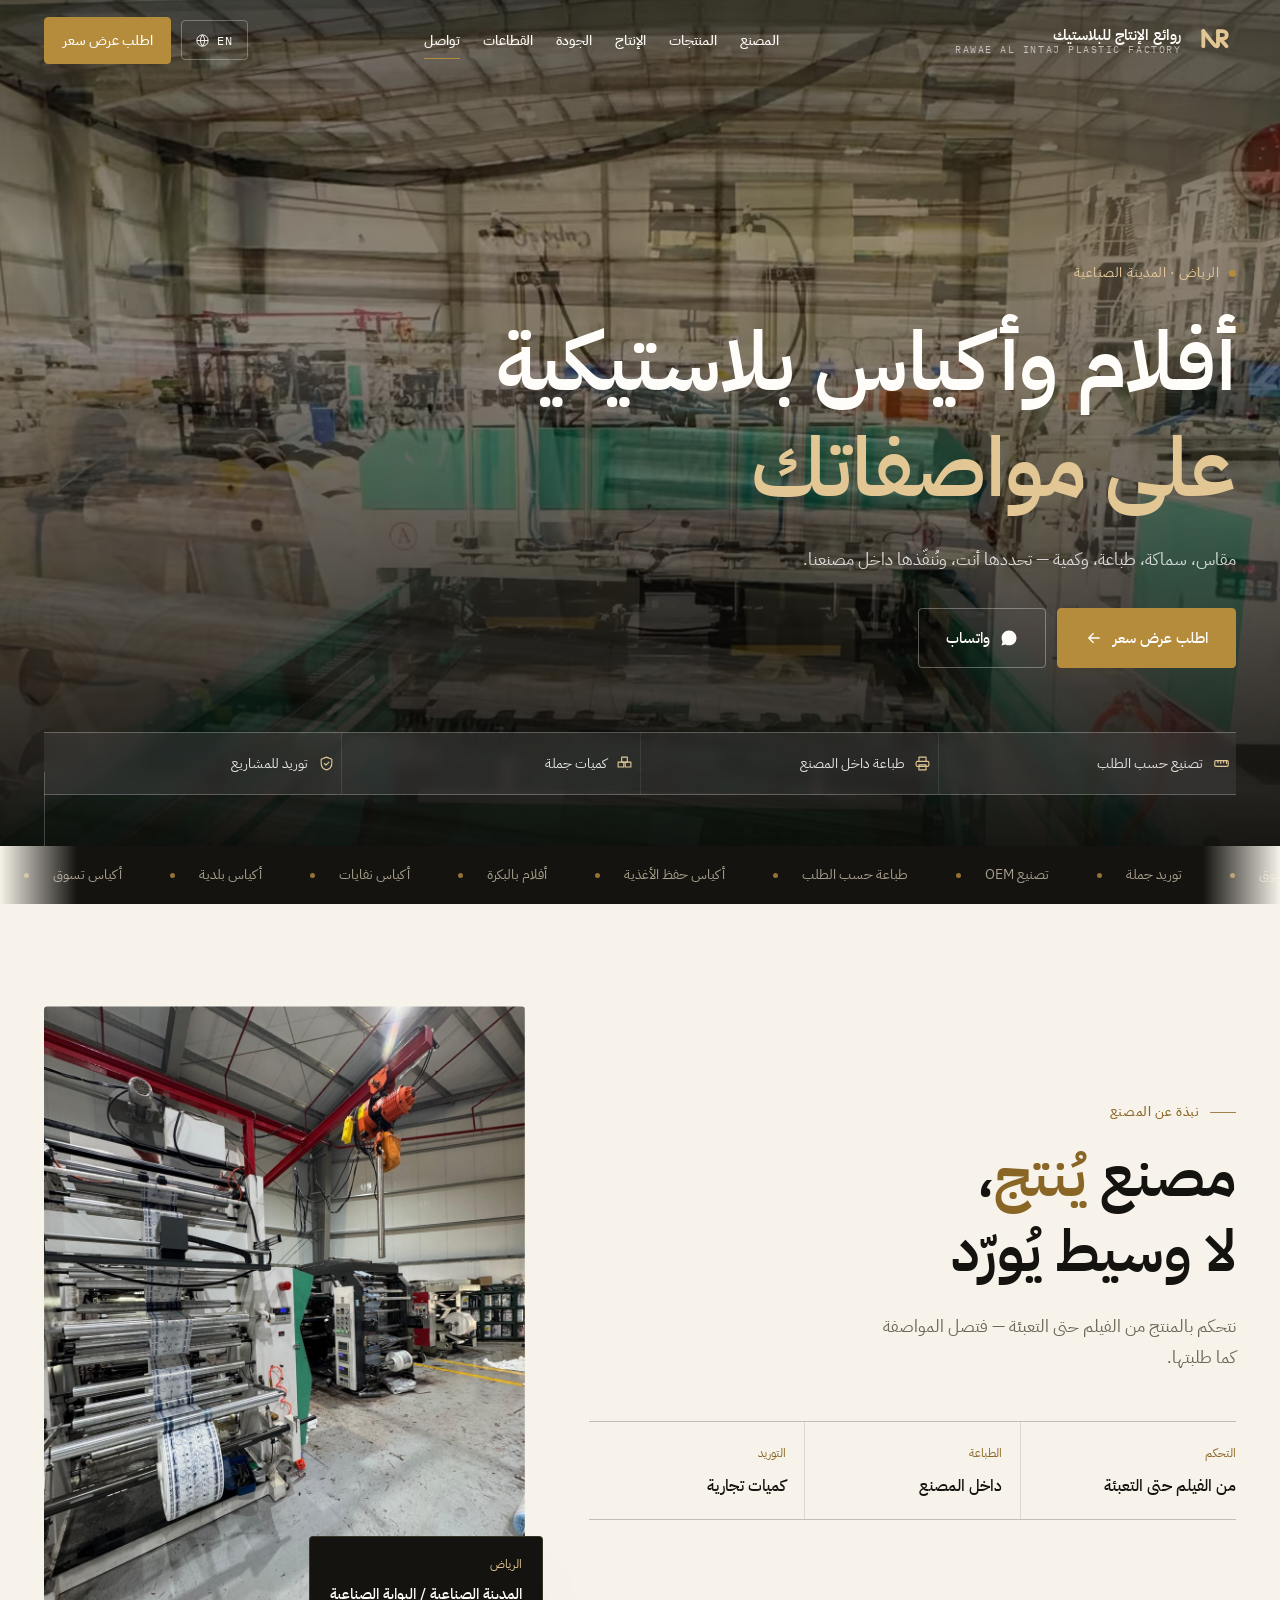
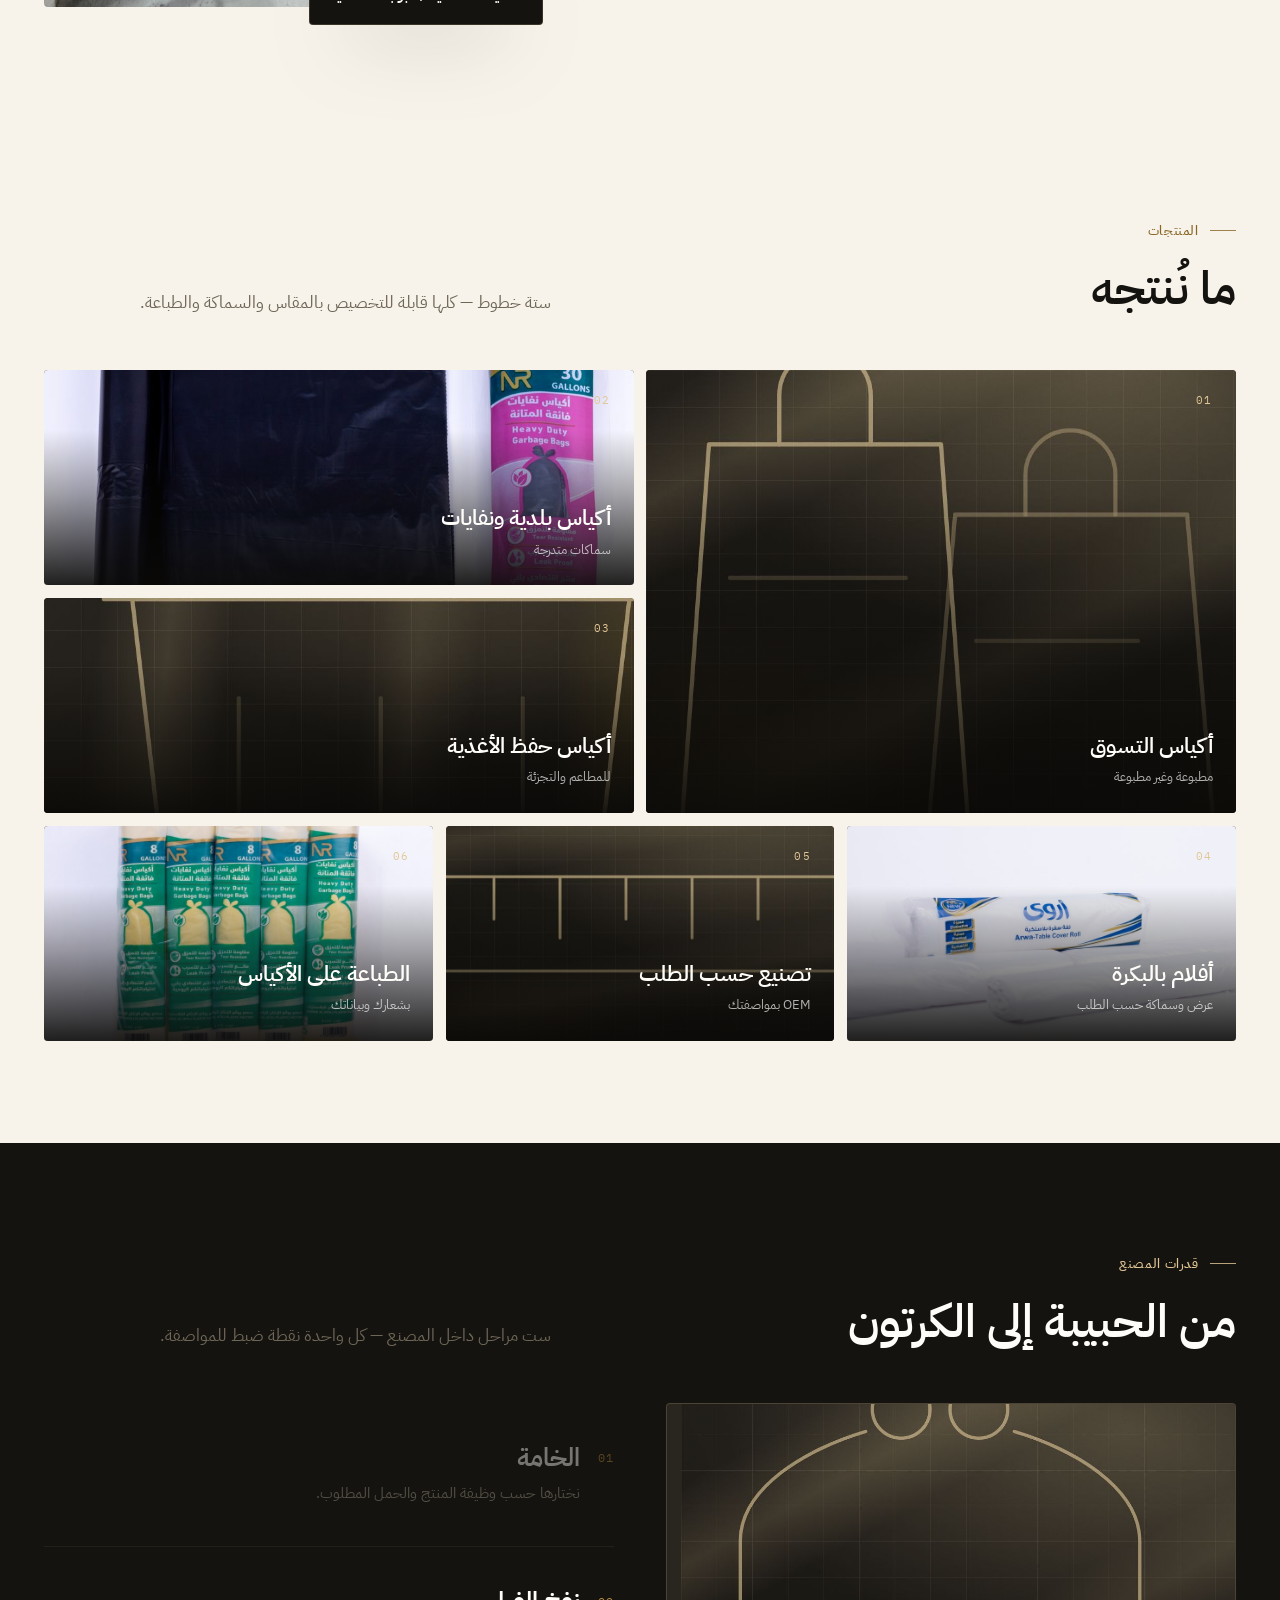
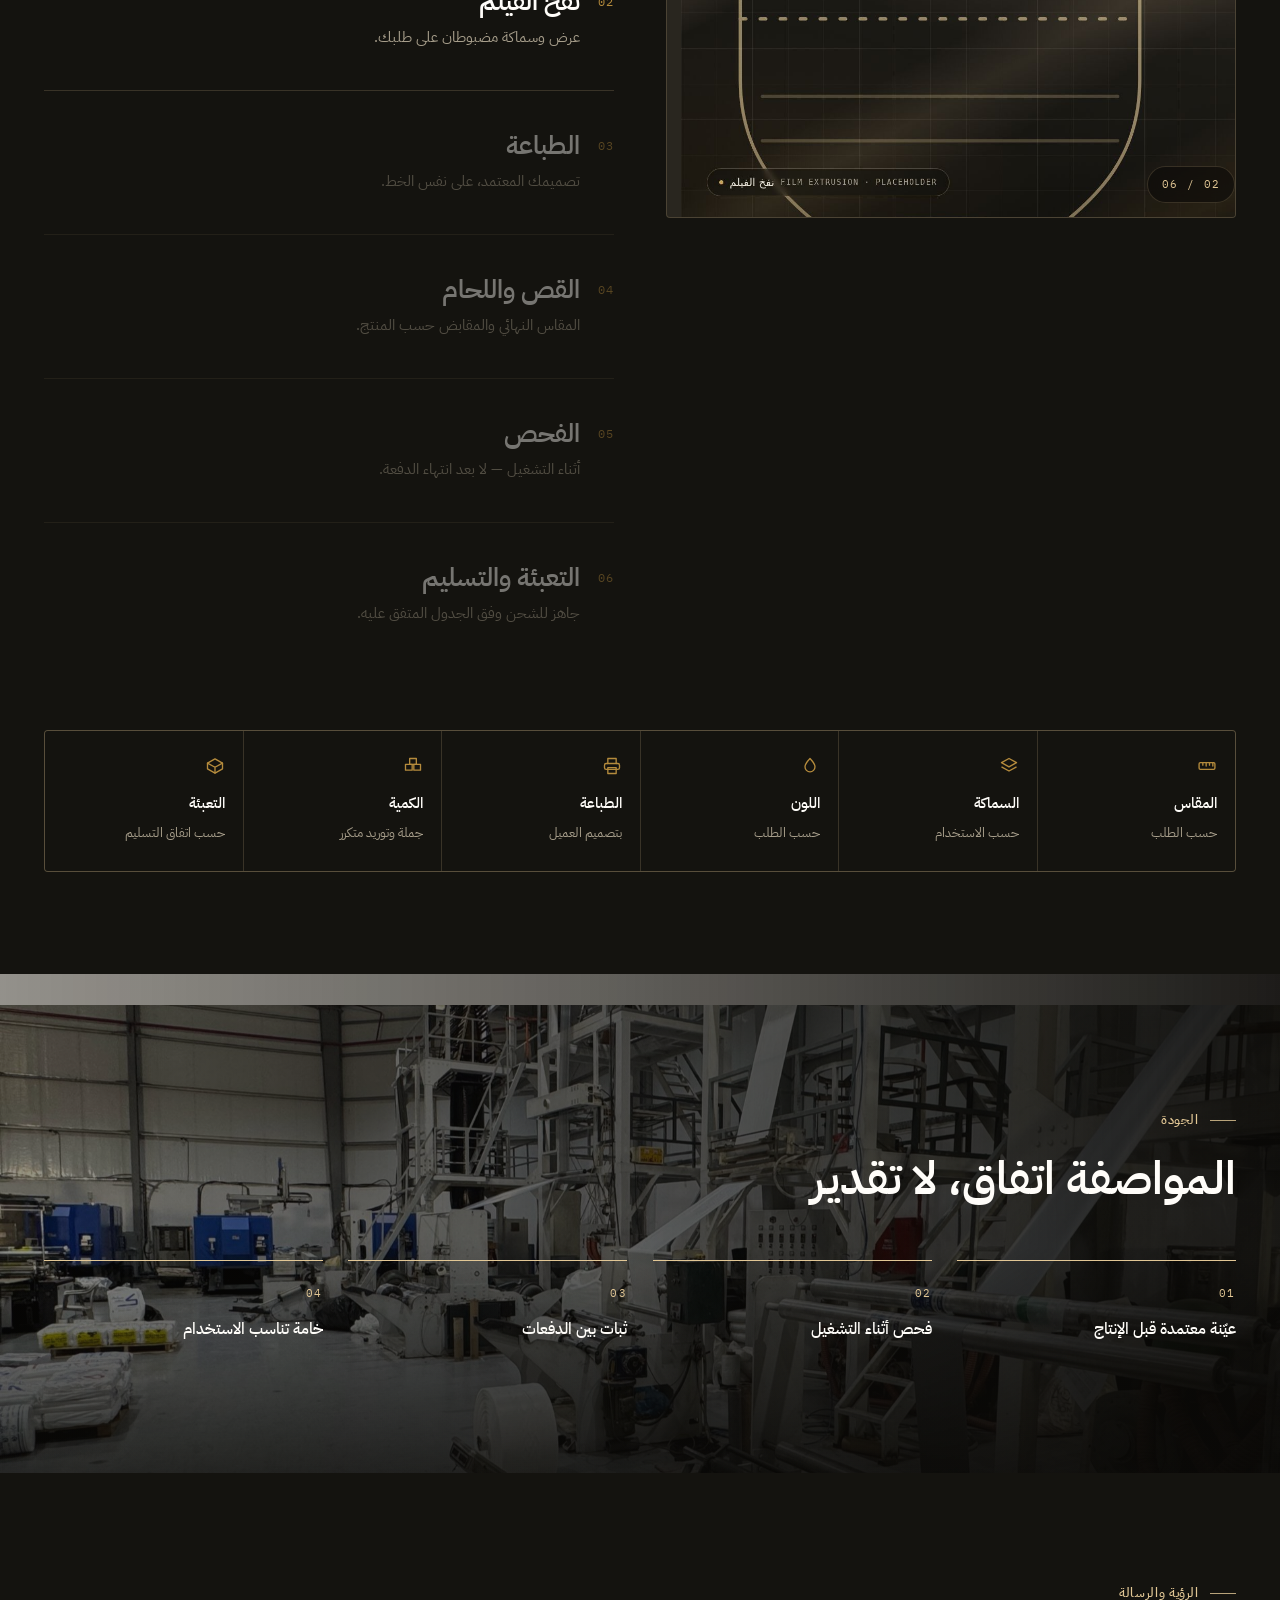
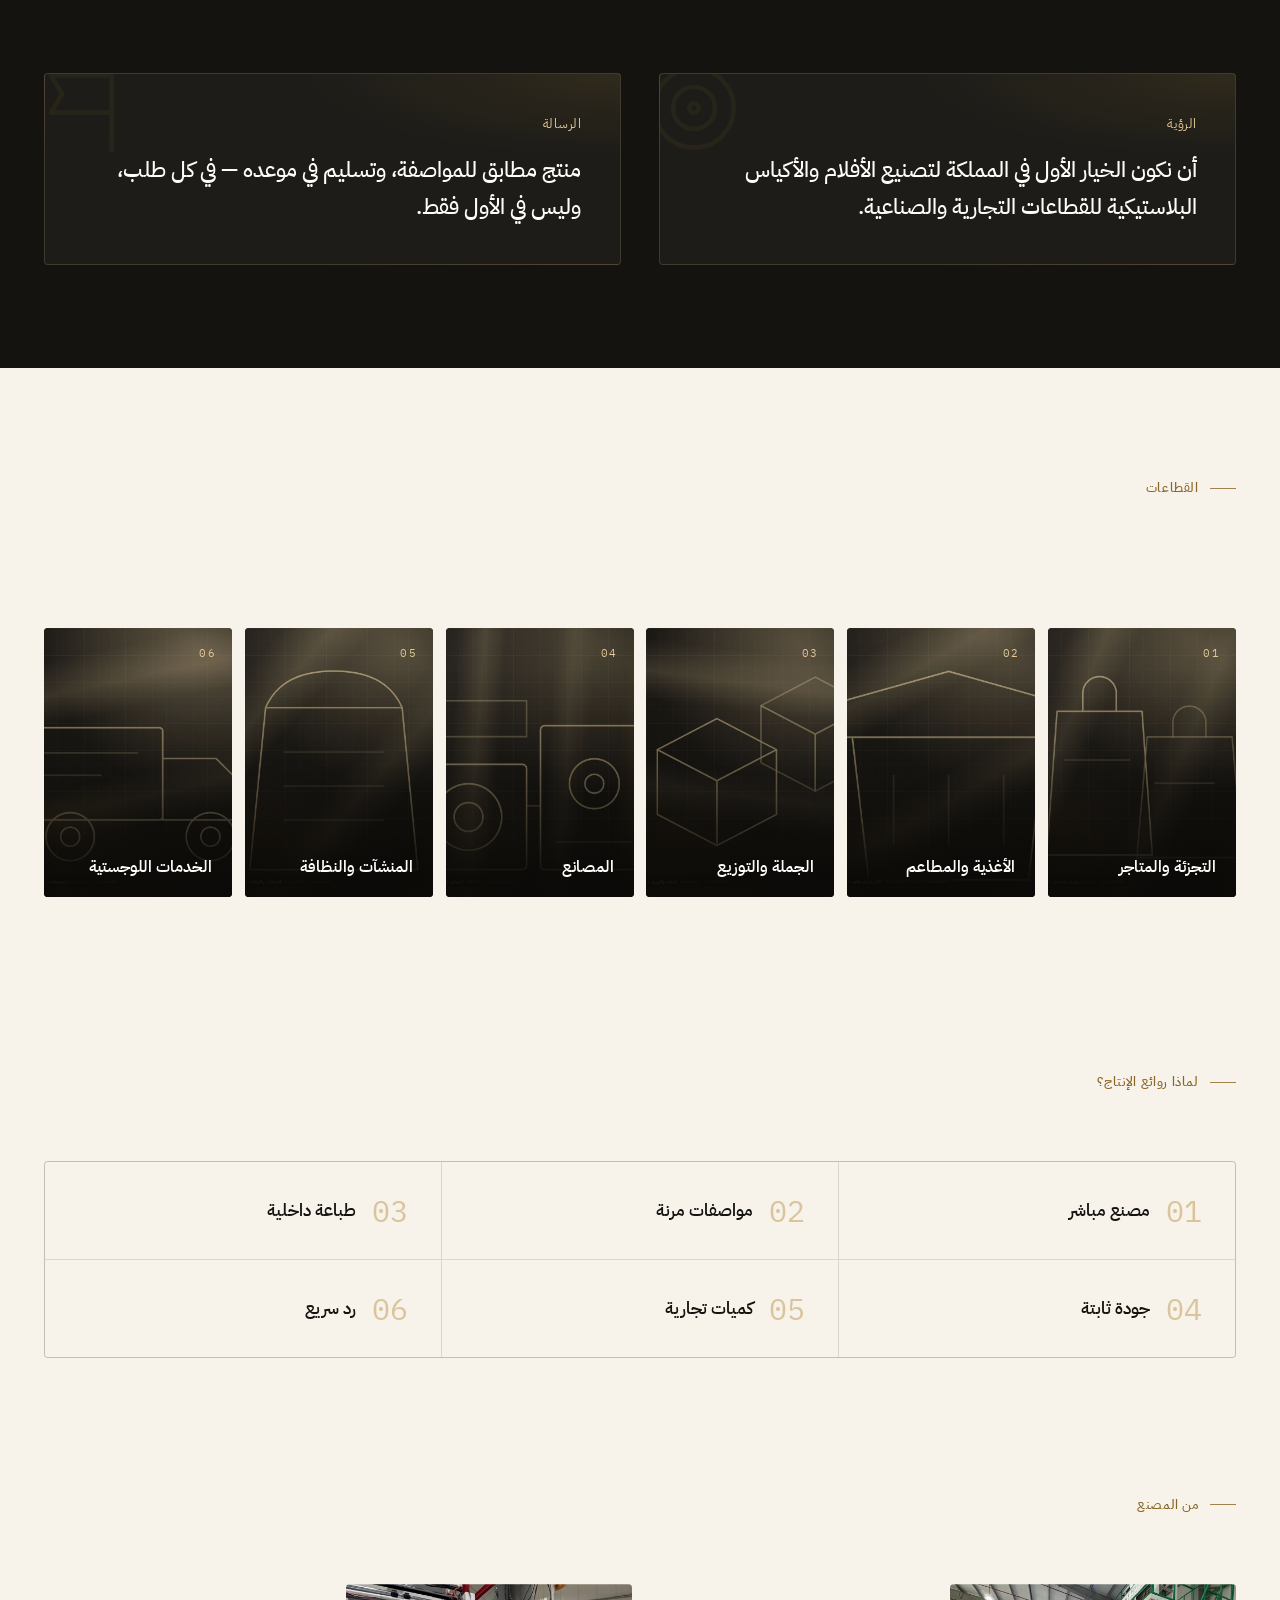
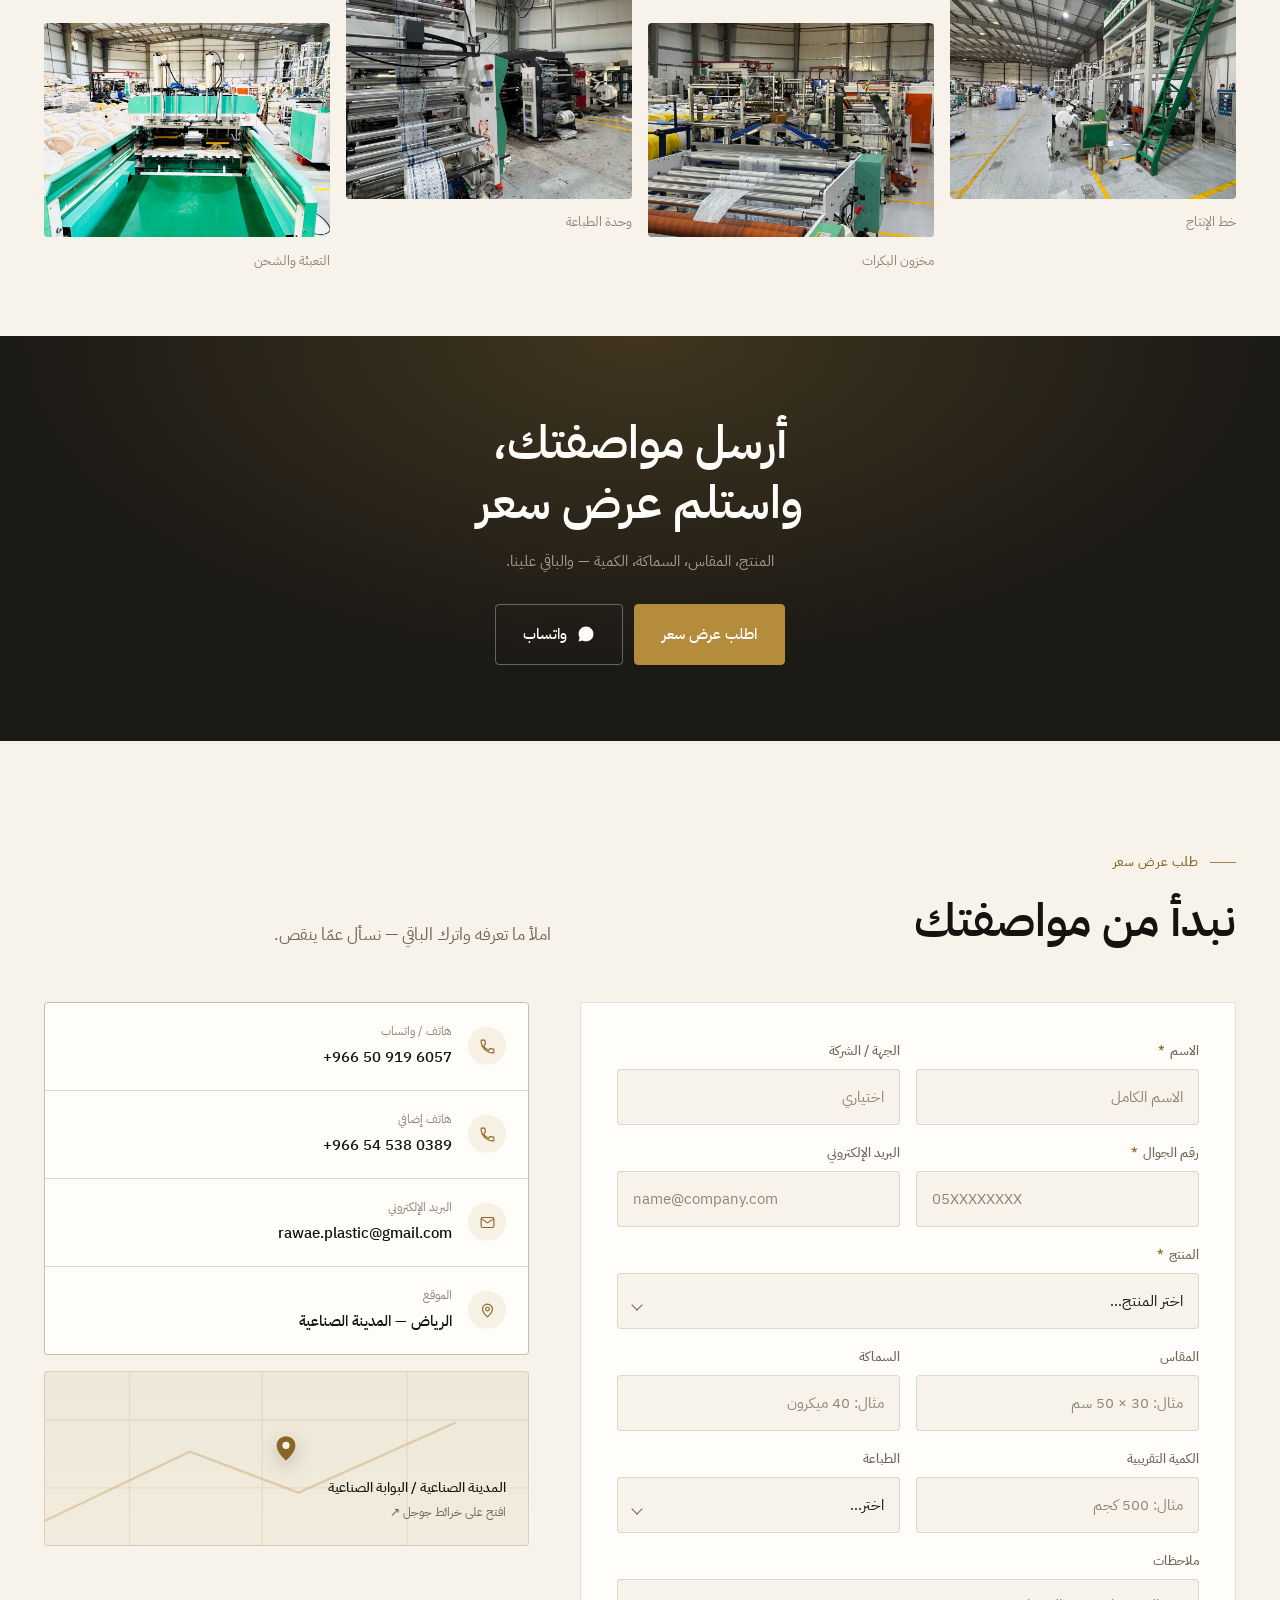
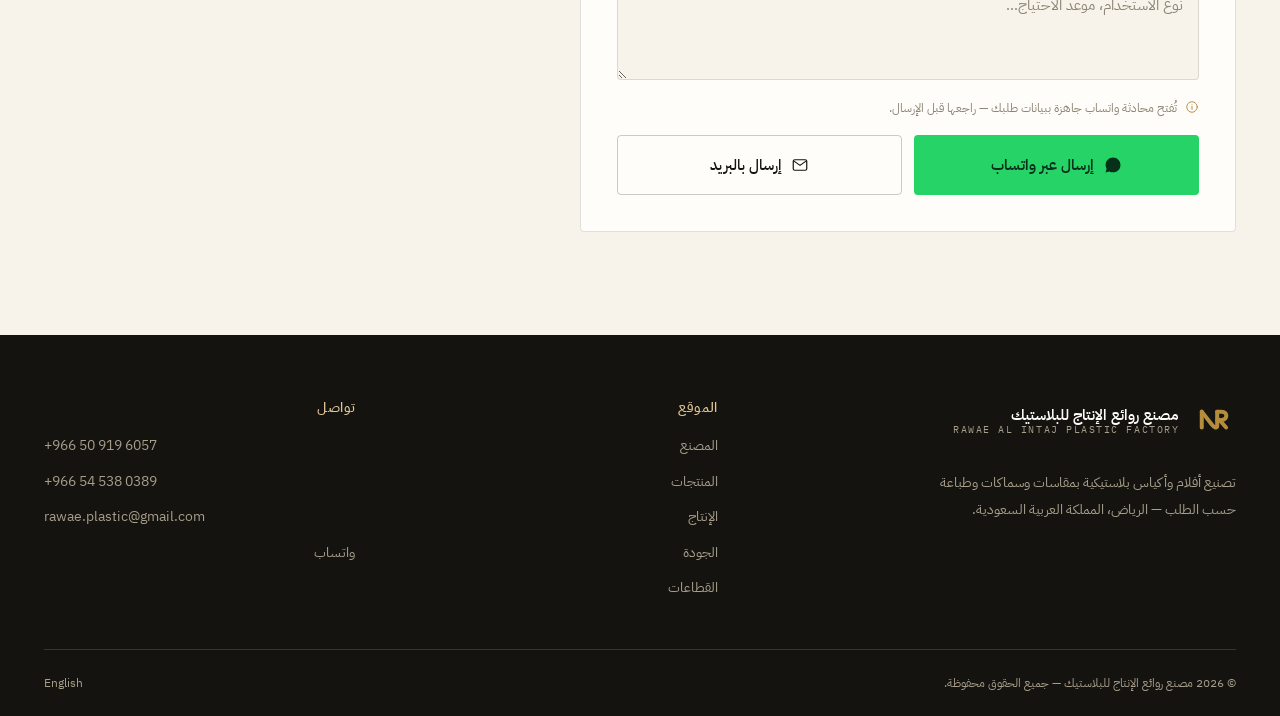
==== commit 740fdf6e: "Replace placeholder media with real factory photos and hero video - Hero: 7-shot Ken Burns crossfade" ====
--- a/index.html
+++ b/index.html
@@ -124,7 +124,7 @@
 <section class="hero">
   <div class="hero__bg">
     <!-- IMAGE SLOT · 1700×1150 — الصورة الأساسية، تظهر فورًا وتبقى إن لم يوجد فيديو -->
-    <img src="assets/img/ph/hero.jpg" alt="خط إنتاج أفلام البلاستيك داخل مصنع روائع الإنتاج" fetchpriority="high" width="1700" height="1150">
+    <img src="assets/img/ph/hero.jpg" alt="صالة الإنتاج داخل مصنع روائع الإنتاج مع أبراج نفخ الفيلم وبكرات الخام" fetchpriority="high" width="1700" height="1150">
 
     <!-- VIDEO SLOT · 1920×1080 — ضع الملف في assets/video/ ويعمل تلقائيًا.
          تبقى الصورة أعلاه ظاهرة حتى تبدأ اللقطة فعليًا بالتشغيل، فلا وميض ولا شاشة سوداء. -->
@@ -214,7 +214,7 @@
     <div class="statement__media">
       <!-- IMAGE SLOT · 1000×1300 — مخزون البكرات أو صالة الإنتاج -->
       <figure class="media media--reveal">
-        <img src="assets/img/ph/about.jpg" alt="بكرات أفلام بلاستيكية داخل المصنع" loading="lazy" width="1000" height="1300">
+        <img src="assets/img/ph/about.jpg" alt="ونش كهربائي يرفع بكرة فيلم مطبوعة بجانب وحدة الطباعة" loading="lazy" width="1000" height="1300">
       </figure>
       <div class="badge">
         <span class="badge__k">الرياض</span>
@@ -254,7 +254,7 @@
 
       <a class="tile reveal" href="#contact">
         <!-- IMAGE SLOT · 900×900 — أكياس بلدية ونفايات -->
-        <img src="assets/img/ph/prod-refuse.jpg" alt="أكياس بلدية وأكياس نفايات" loading="lazy" width="900" height="900">
+        <img src="assets/img/ph/prod-refuse.jpg" alt="أكياس نفايات سوداء فائقة المتانة من إنتاج روائع الإنتاج، ملفوفة ومعبأة" loading="lazy" width="900" height="900">
         <span class="tile__idx">02</span>
         <div class="tile__body">
           <div>
@@ -280,7 +280,7 @@
 
       <a class="tile reveal" href="#contact">
         <!-- IMAGE SLOT · 900×900 — أفلام بالبكرة -->
-        <img src="assets/img/ph/prod-film.jpg" alt="أفلام بلاستيكية بالبكرة" loading="lazy" width="900" height="900">
+        <img src="assets/img/ph/prod-film.jpg" alt="لفة فيلم بلاستيكي بزاوية تُظهر طبقات اللف" loading="lazy" width="900" height="900">
         <span class="tile__idx">04</span>
         <div class="tile__body">
           <div>
@@ -306,7 +306,7 @@
 
       <a class="tile reveal" href="#contact">
         <!-- IMAGE SLOT · 900×900 — الطباعة على الأكياس -->
-        <img src="assets/img/ph/prod-print.jpg" alt="الطباعة على الأكياس البلاستيكية" loading="lazy" width="900" height="900">
+        <img src="assets/img/ph/prod-print.jpg" alt="عبوة أكياس مطبوع عليها شعار مصنع روائع الإنتاج بوضوح" loading="lazy" width="900" height="900">
         <span class="tile__idx">06</span>
         <div class="tile__body">
           <div>
@@ -412,7 +412,7 @@
 <section class="band" id="quality">
   <div class="band__bg">
     <!-- IMAGE SLOT · 1900×950 — صالة الإنتاج -->
-    <img src="assets/img/ph/quality.jpg" alt="صالة الإنتاج داخل المصنع" loading="lazy" width="1900" height="950">
+    <img src="assets/img/ph/quality.jpg" alt="صالة الإنتاج ومحطات نفخ الفيلم داخل مصنع روائع الإنتاج" loading="lazy" width="1900" height="950">
   </div>
   <div class="container">
     <p class="kicker reveal">الجودة</p>
@@ -515,19 +515,19 @@
     <div class="gallery">
       <!-- IMAGE SLOTS · 1200×800 — صور من داخل المصنع -->
       <figure>
-        <div class="media media--reveal"><img src="assets/img/ph/gallery-1.jpg" alt="خط الإنتاج" loading="lazy" width="1200" height="800"></div>
+        <div class="media media--reveal"><img src="assets/img/ph/gallery-1.jpg" alt="خط الإنتاج مع أبراج نفخ الفيلم ولوحات التحكم" loading="lazy" width="1200" height="800"></div>
         <figcaption>خط الإنتاج</figcaption>
       </figure>
       <figure>
-        <div class="media media--reveal"><img src="assets/img/ph/gallery-2.jpg" alt="مخزون البكرات" loading="lazy" width="1200" height="800"></div>
+        <div class="media media--reveal"><img src="assets/img/ph/gallery-2.jpg" alt="مخزون بكرات الفيلم وعامل يشغّل خط الطباعة" loading="lazy" width="1200" height="800"></div>
         <figcaption>مخزون البكرات</figcaption>
       </figure>
       <figure>
-        <div class="media media--reveal"><img src="assets/img/ph/gallery-3.jpg" alt="وحدة الطباعة" loading="lazy" width="1200" height="800"></div>
+        <div class="media media--reveal"><img src="assets/img/ph/gallery-3.jpg" alt="وحدة الطباعة الفلكسوغرافية مع ونش رفع البكرات" loading="lazy" width="1200" height="800"></div>
         <figcaption>وحدة الطباعة</figcaption>
       </figure>
       <figure>
-        <div class="media media--reveal"><img src="assets/img/ph/gallery-4.jpg" alt="التعبئة والشحن" loading="lazy" width="1200" height="800"></div>
+        <div class="media media--reveal"><img src="assets/img/ph/gallery-4.jpg" alt="خط قص ولحام الأكياس داخل المصنع" loading="lazy" width="1200" height="800"></div>
         <figcaption>التعبئة والشحن</figcaption>
       </figure>
     </div>
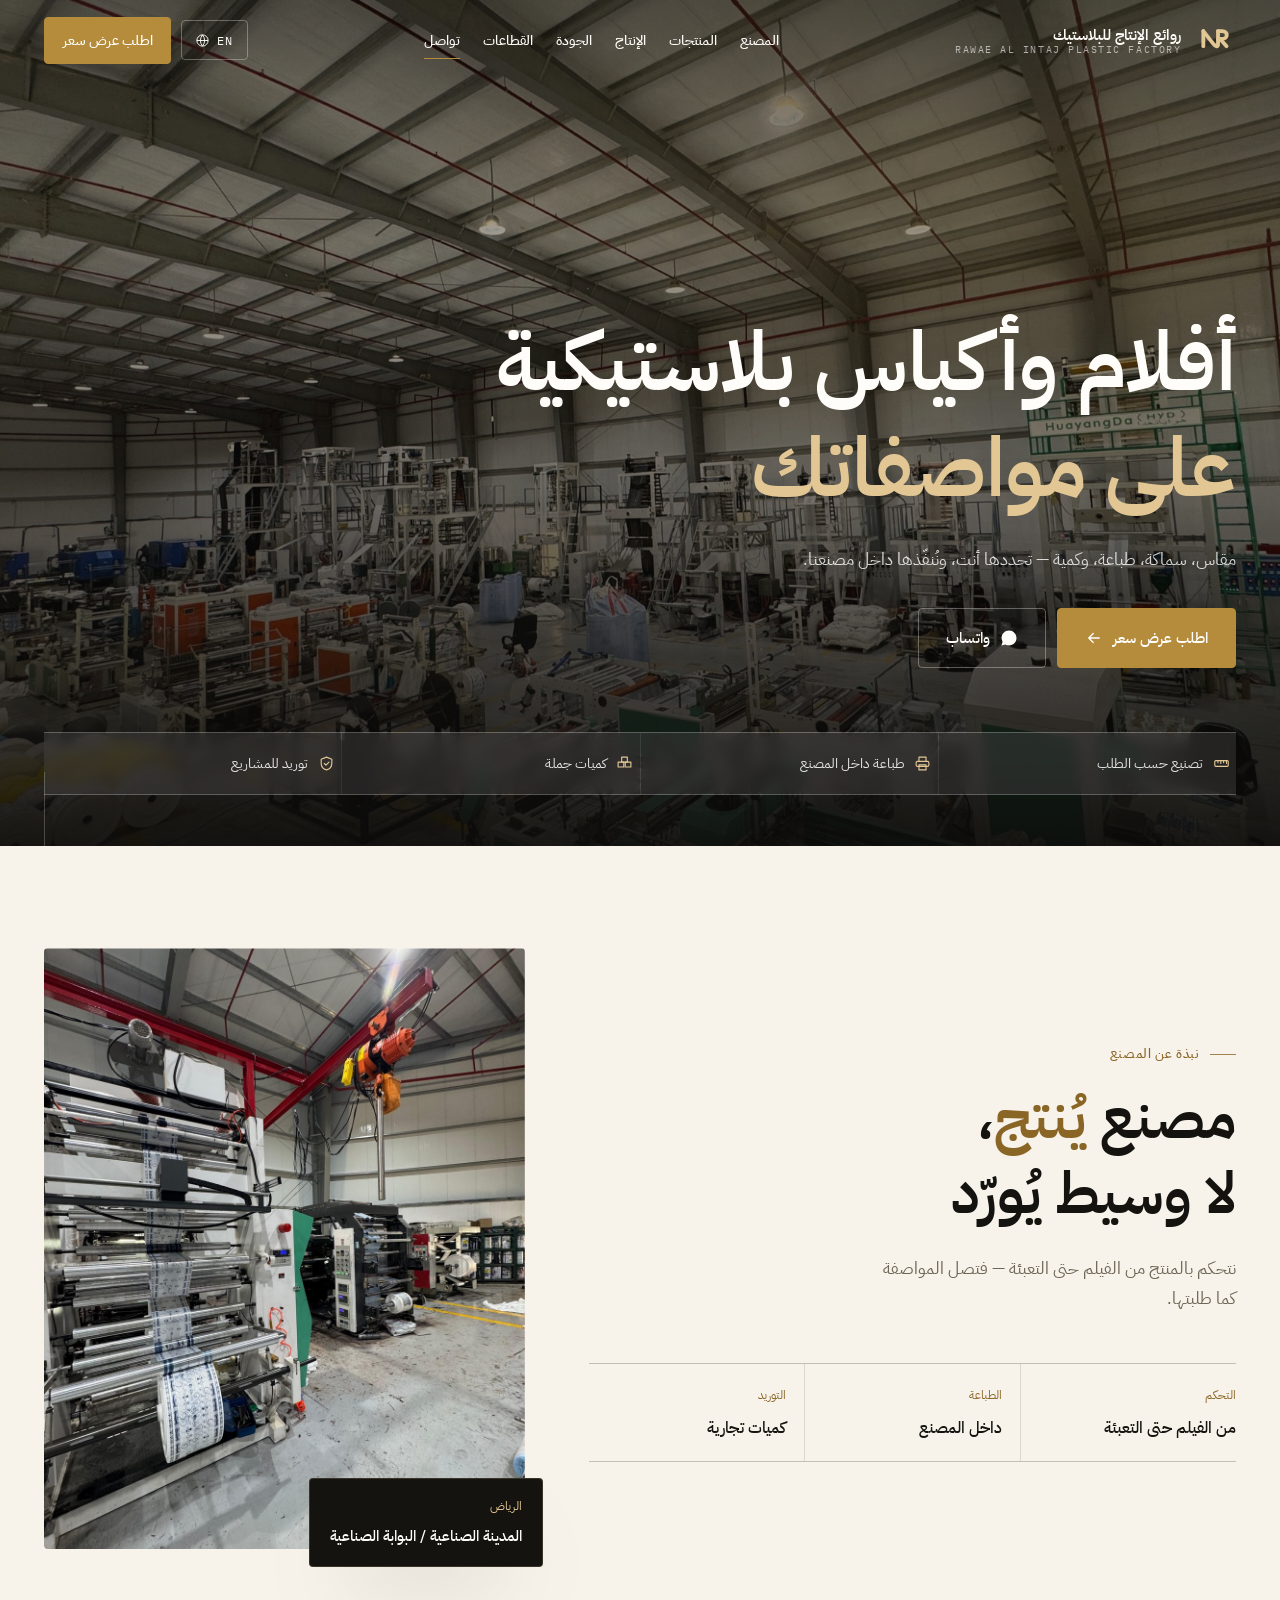
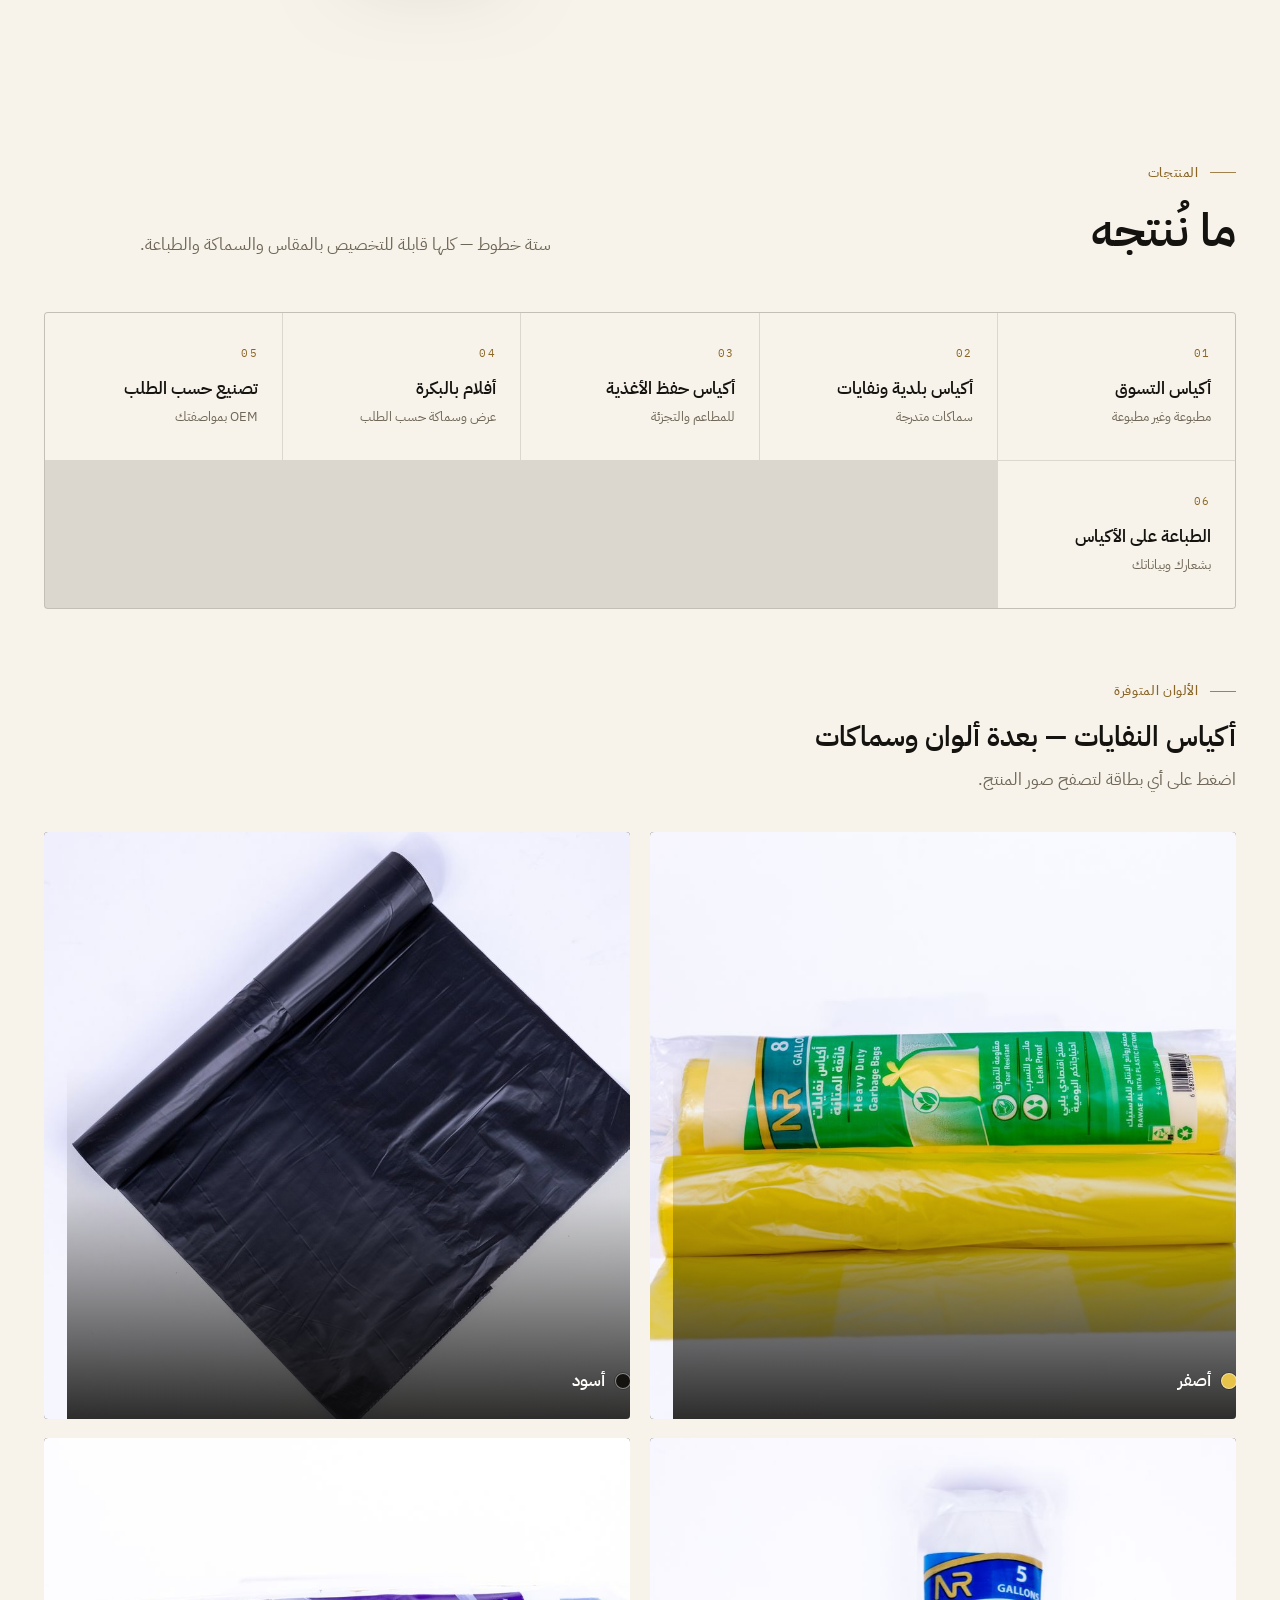
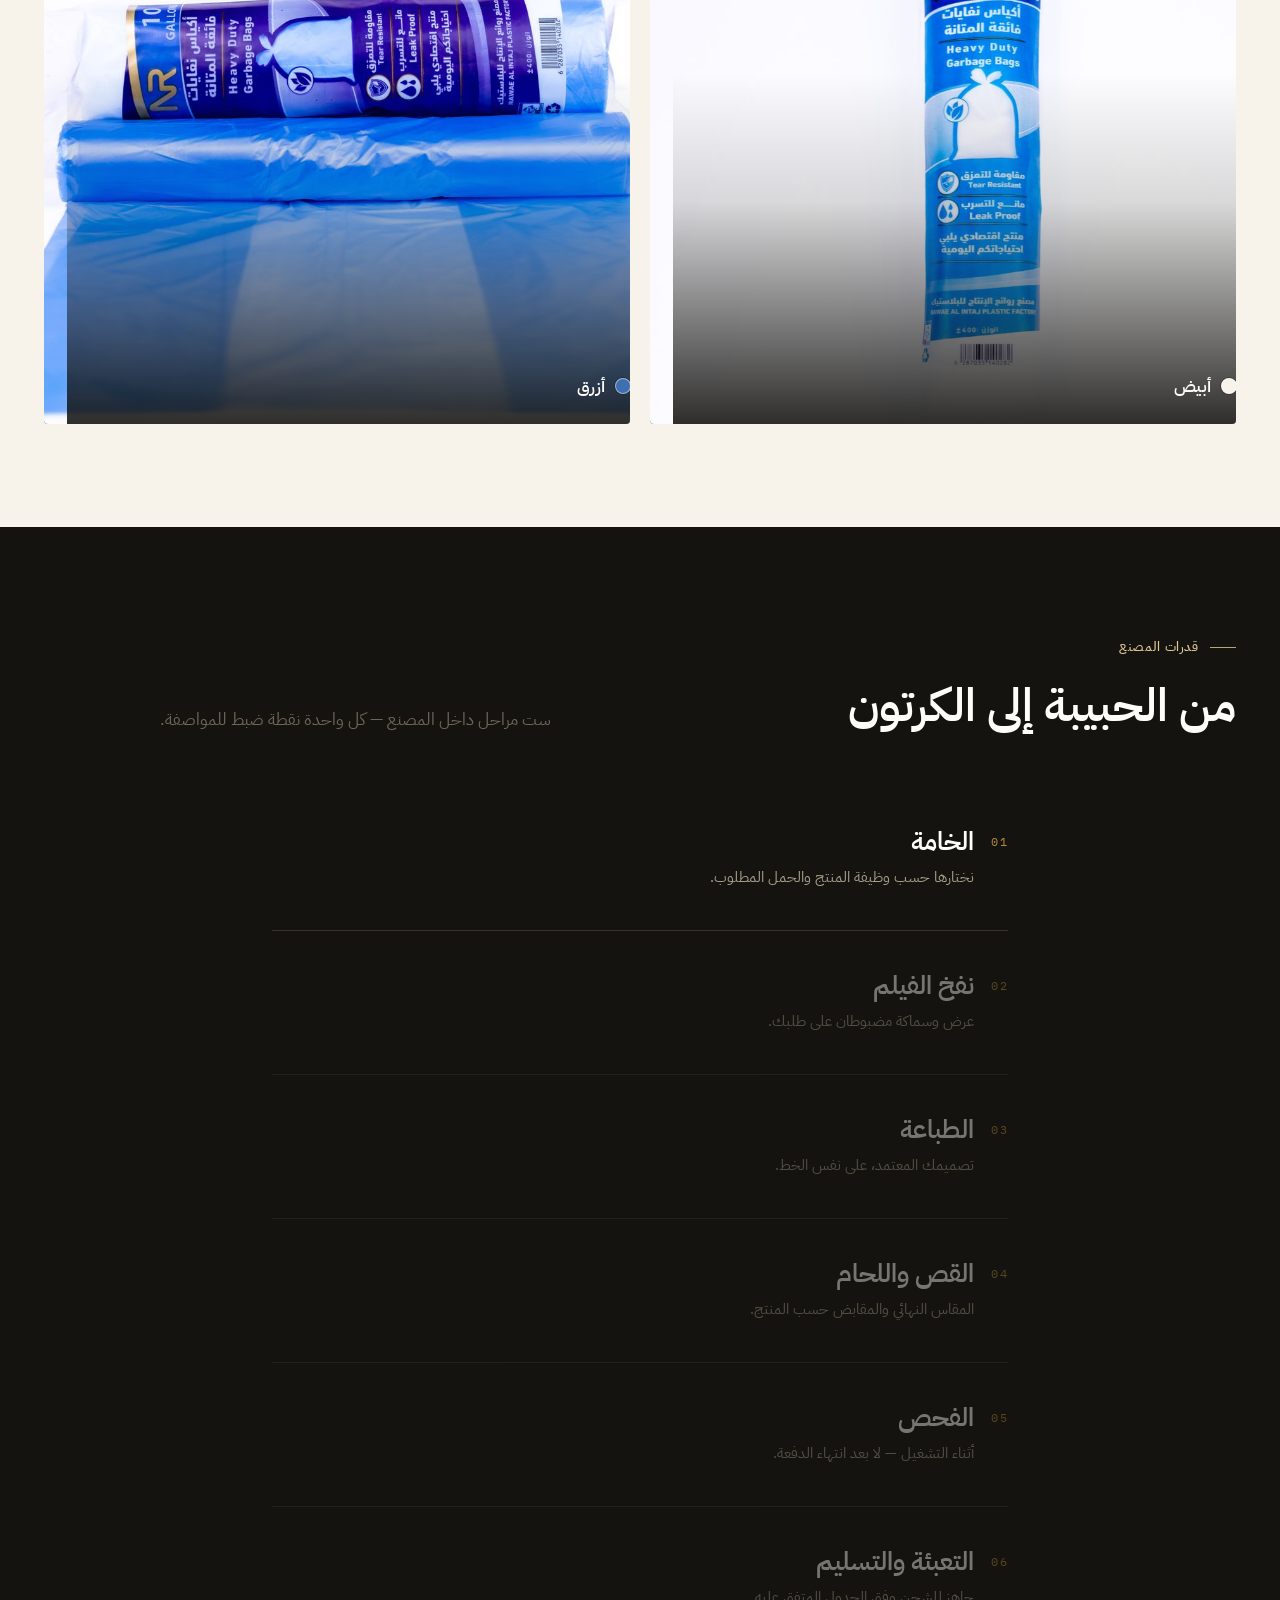
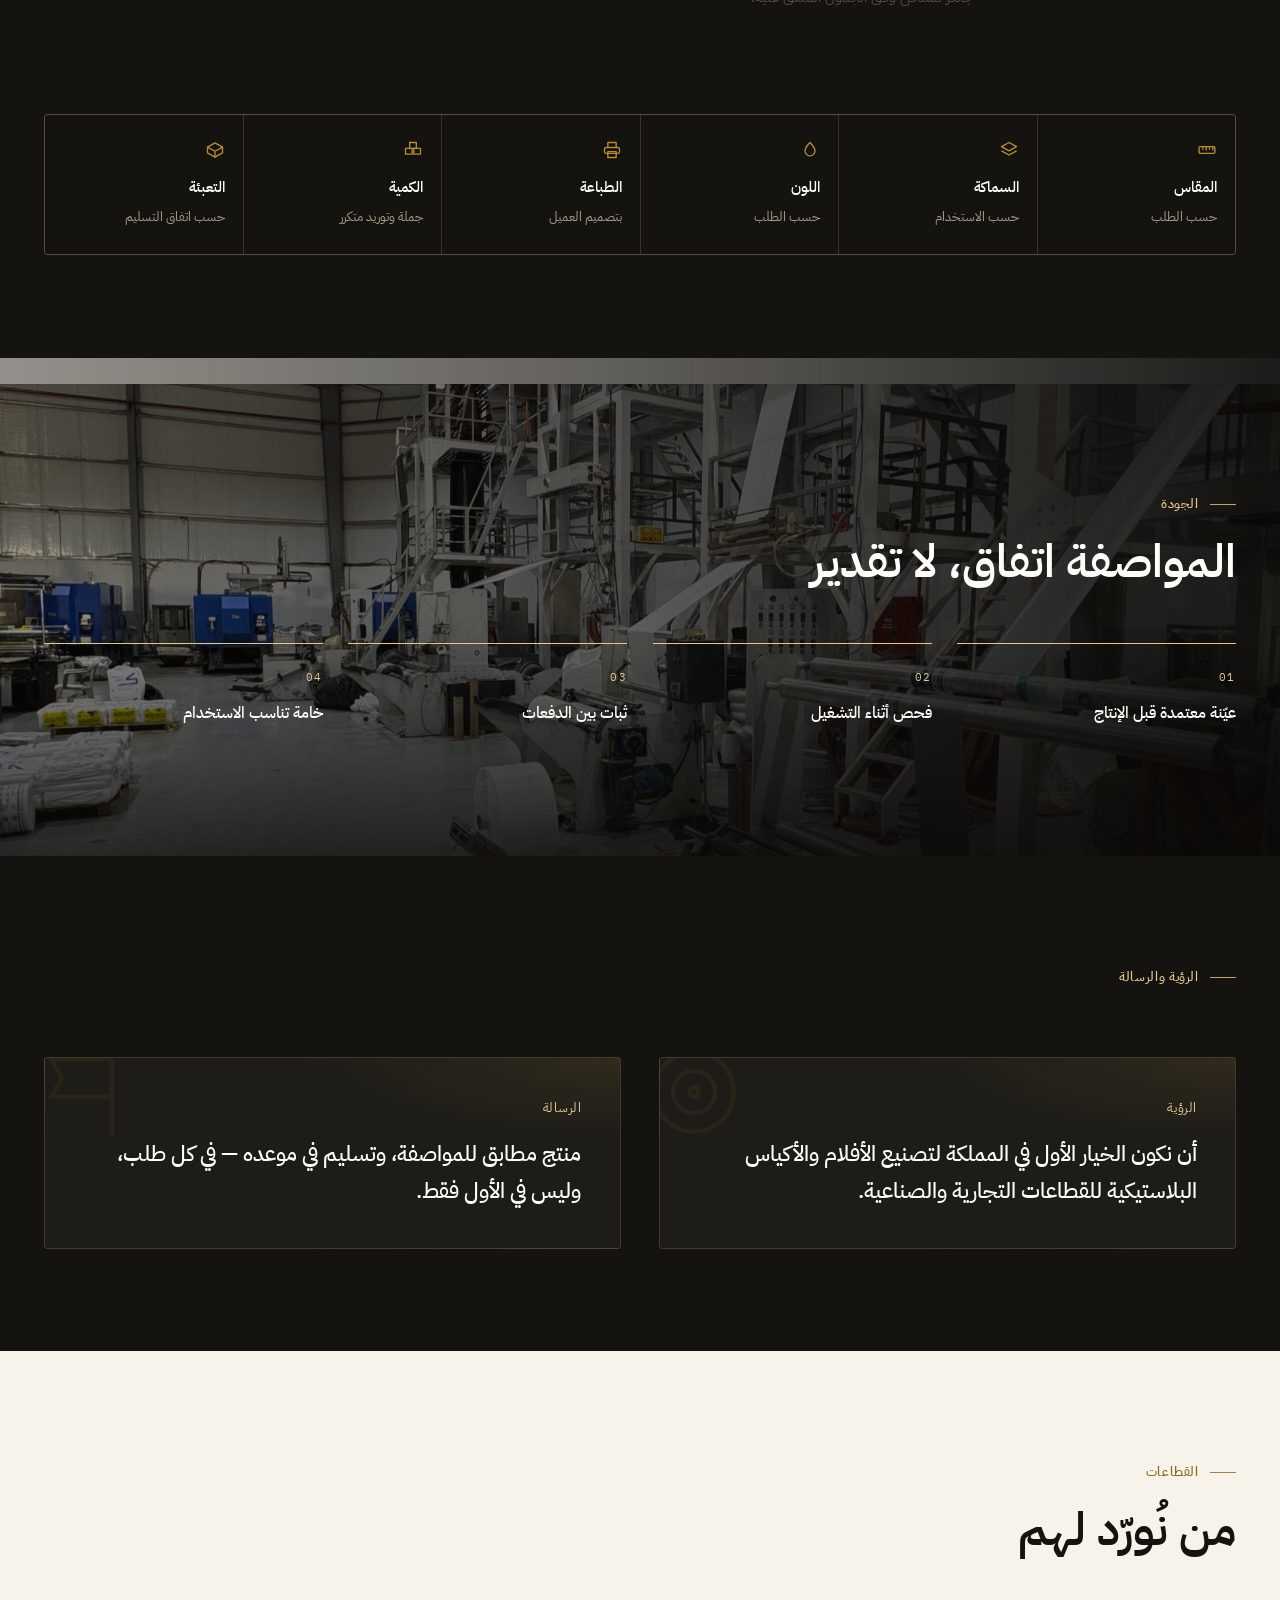
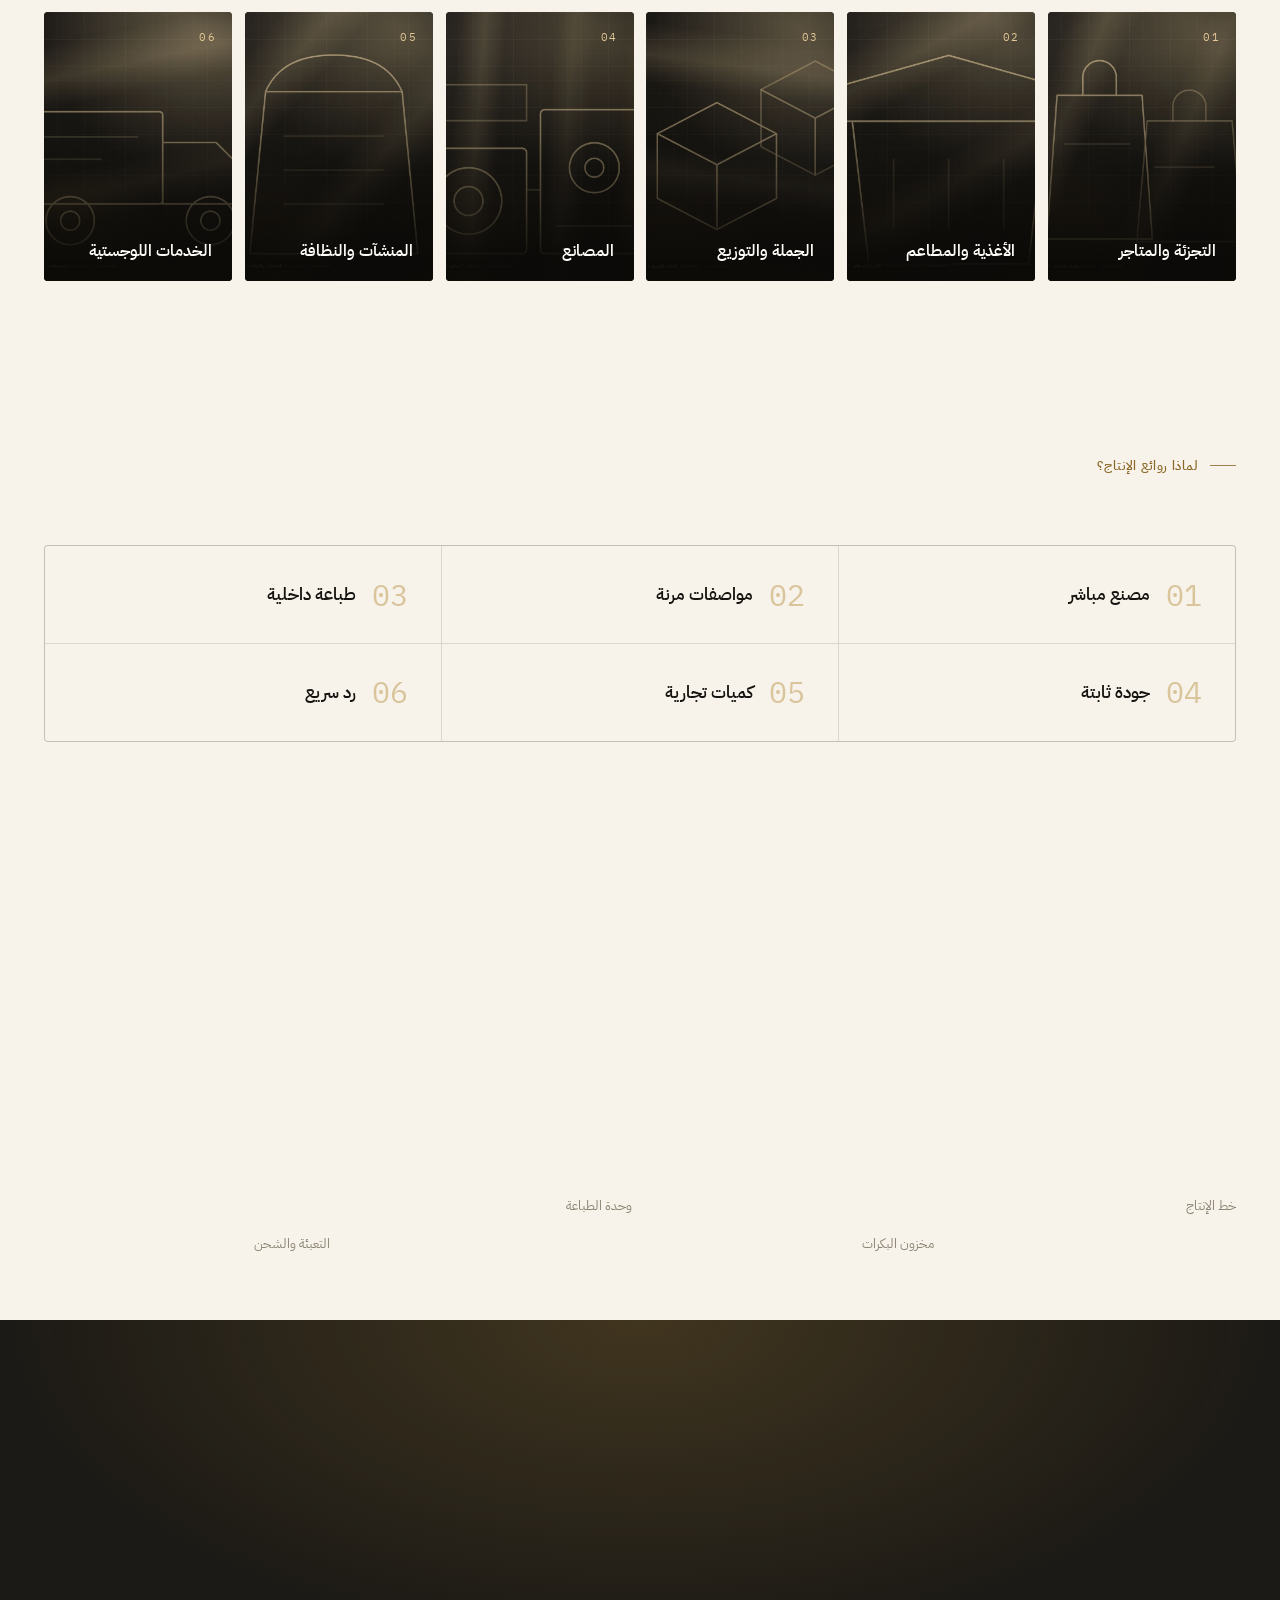
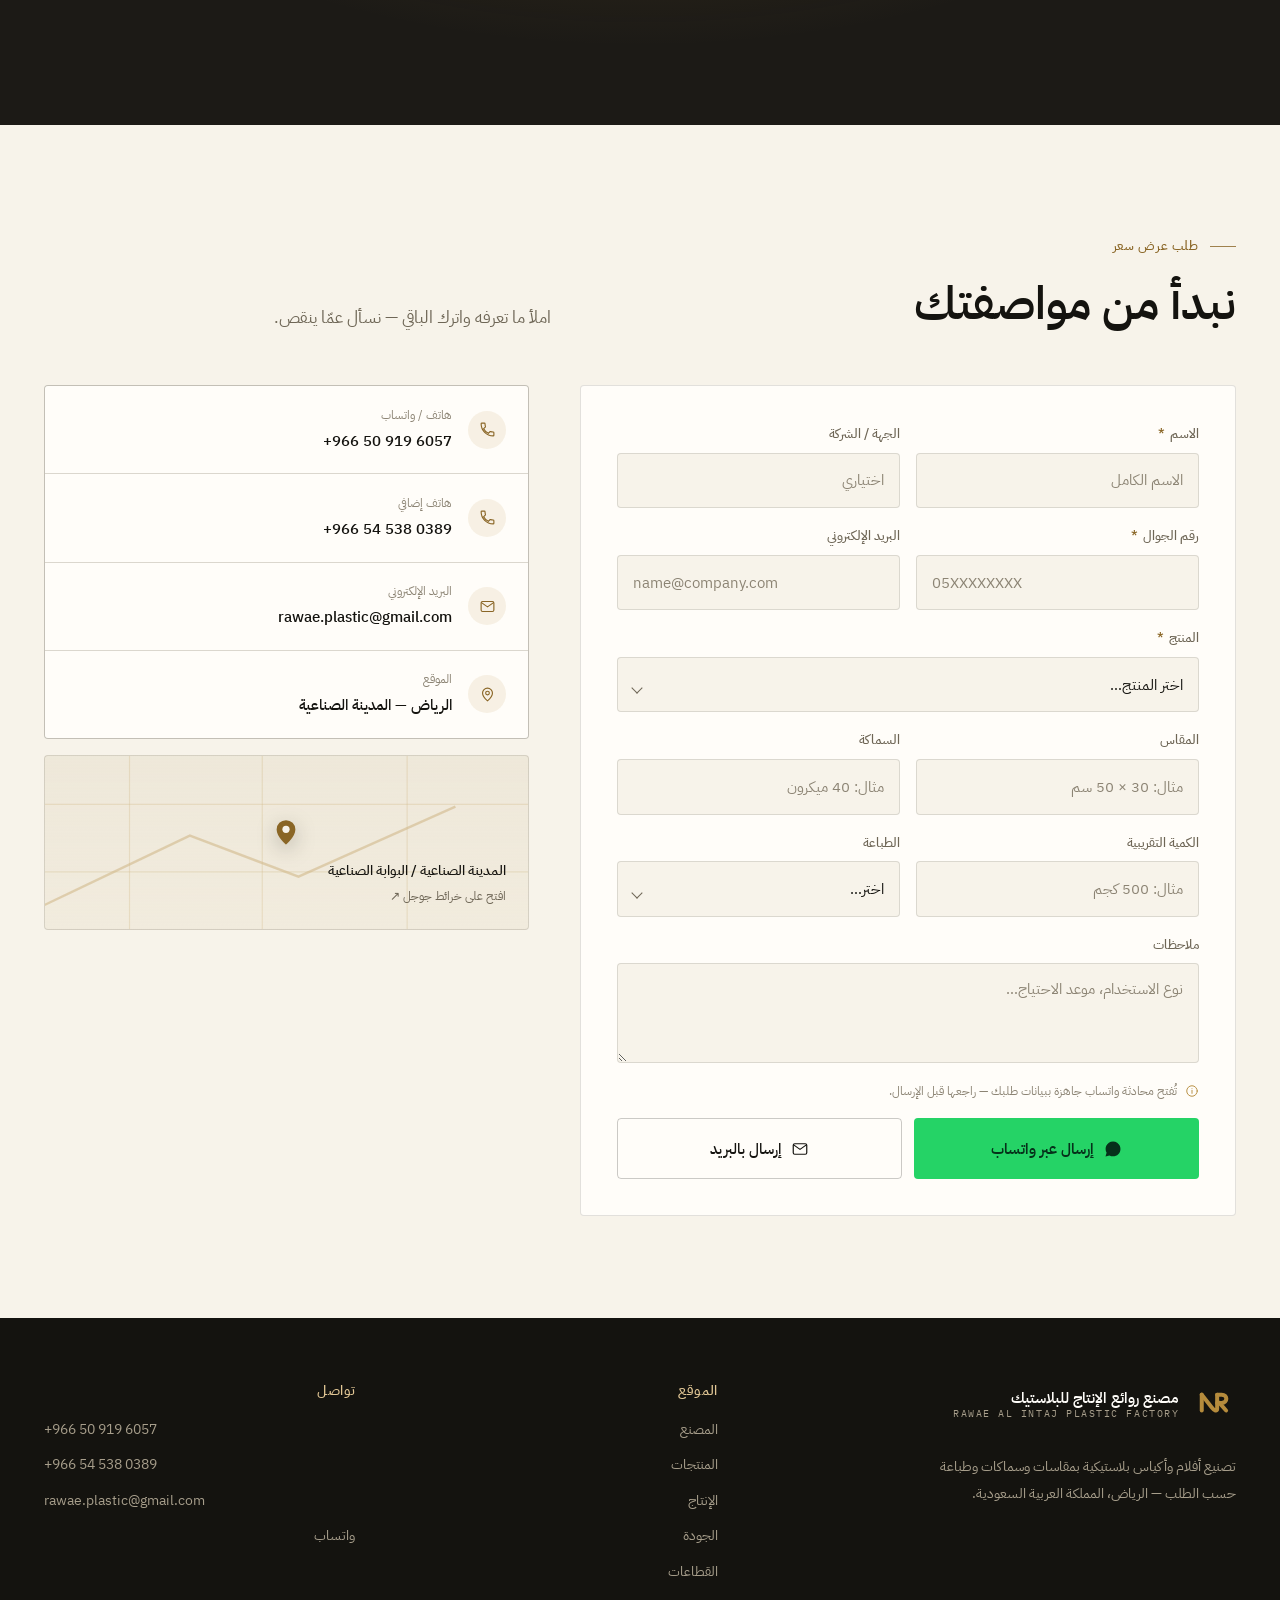
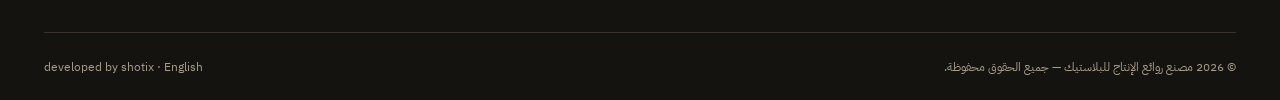
==== commit 46cec75c: "Redesign hero/products sections, fix hero video, misc content cleanup - Fix hero video never playing" ====
--- a/index.html
+++ b/index.html
@@ -129,14 +129,11 @@
     <!-- VIDEO SLOT · 1920×1080 — ضع الملف في assets/video/ ويعمل تلقائيًا.
          تبقى الصورة أعلاه ظاهرة حتى تبدأ اللقطة فعليًا بالتشغيل، فلا وميض ولا شاشة سوداء. -->
     <video class="hero__video" muted loop playsinline preload="none" aria-hidden="true" tabindex="-1">
-      <source src="assets/video/hero.webm" type="video/webm">
       <source src="assets/video/hero.mp4" type="video/mp4">
     </video>
   </div>
 
   <div class="container hero__inner">
-    <p class="hero__eyebrow"><span class="dot" aria-hidden="true"></span> الرياض · المدينة الصناعية</p>
-
     <h1>
       <span class="rise" style="--i:0"><span>أفلام وأكياس بلاستيكية</span></span>
       <span class="rise" style="--i:1"><span><span class="accent">على مواصفاتك</span></span></span>
@@ -166,23 +163,6 @@
   <span class="scroll-cue" aria-hidden="true"></span>
 </section>
 
-<!-- =========================== MARQUEE =========================== -->
-<div class="marquee" aria-hidden="true">
-  <div class="marquee__track">
-    <div class="marquee__group">
-      <span class="marquee__item">أكياس تسوق</span><span class="marquee__item">أكياس بلدية</span>
-      <span class="marquee__item">أكياس نفايات</span><span class="marquee__item">أفلام بالبكرة</span>
-      <span class="marquee__item">أكياس حفظ الأغذية</span><span class="marquee__item">طباعة حسب الطلب</span>
-      <span class="marquee__item">تصنيع OEM</span><span class="marquee__item">توريد جملة</span>
-    </div>
-    <div class="marquee__group">
-      <span class="marquee__item">أكياس تسوق</span><span class="marquee__item">أكياس بلدية</span>
-      <span class="marquee__item">أكياس نفايات</span><span class="marquee__item">أفلام بالبكرة</span>
-      <span class="marquee__item">أكياس حفظ الأغذية</span><span class="marquee__item">طباعة حسب الطلب</span>
-      <span class="marquee__item">تصنيع OEM</span><span class="marquee__item">توريد جملة</span>
-    </div>
-  </div>
-</div>
 
 <!-- ============================ ABOUT ============================ -->
 <section class="section statement" id="about">
@@ -237,89 +217,137 @@
       <p class="lead reveal" style="--i:2">ستة خطوط — كلها قابلة للتخصيص بالمقاس والسماكة والطباعة.</p>
     </div>
 
-    <div class="bento">
-
-      <a class="tile reveal" href="#contact">
-        <!-- IMAGE SLOT · 900×900 — أكياس تسوق -->
-        <img src="assets/img/ph/prod-shopping.jpg" alt="أكياس تسوق بلاستيكية" loading="lazy" width="900" height="900">
-        <span class="tile__idx">01</span>
-        <div class="tile__body">
-          <div>
-            <h3>أكياس التسوق</h3>
-            <span class="tile__tag">مطبوعة وغير مطبوعة</span>
-          </div>
-          <span class="tile__go" aria-hidden="true"><svg class="arrow-fwd" viewBox="0 0 24 24" fill="none" stroke="currentColor" stroke-width="1.8" stroke-linecap="round" stroke-linejoin="round"><path d="M5 12h14M13 6l6 6-6 6"/></svg></span>
-        </div>
-      </a>
-
-      <a class="tile reveal" href="#contact">
-        <!-- IMAGE SLOT · 900×900 — أكياس بلدية ونفايات -->
-        <img src="assets/img/ph/prod-refuse.jpg" alt="أكياس نفايات سوداء فائقة المتانة من إنتاج روائع الإنتاج، ملفوفة ومعبأة" loading="lazy" width="900" height="900">
-        <span class="tile__idx">02</span>
-        <div class="tile__body">
-          <div>
-            <h3>أكياس بلدية ونفايات</h3>
-            <span class="tile__tag">سماكات متدرجة</span>
-          </div>
-          <span class="tile__go" aria-hidden="true"><svg class="arrow-fwd" viewBox="0 0 24 24" fill="none" stroke="currentColor" stroke-width="1.8" stroke-linecap="round" stroke-linejoin="round"><path d="M5 12h14M13 6l6 6-6 6"/></svg></span>
-        </div>
-      </a>
-
-      <a class="tile reveal" href="#contact">
-        <!-- IMAGE SLOT · 900×900 — أكياس حفظ الأغذية -->
-        <img src="assets/img/ph/prod-food.jpg" alt="أكياس حفظ وتخزين المواد الغذائية" loading="lazy" width="900" height="900">
-        <span class="tile__idx">03</span>
-        <div class="tile__body">
-          <div>
-            <h3>أكياس حفظ الأغذية</h3>
-            <span class="tile__tag">للمطاعم والتجزئة</span>
-          </div>
-          <span class="tile__go" aria-hidden="true"><svg class="arrow-fwd" viewBox="0 0 24 24" fill="none" stroke="currentColor" stroke-width="1.8" stroke-linecap="round" stroke-linejoin="round"><path d="M5 12h14M13 6l6 6-6 6"/></svg></span>
-        </div>
-      </a>
-
-      <a class="tile reveal" href="#contact">
-        <!-- IMAGE SLOT · 900×900 — أفلام بالبكرة -->
-        <img src="assets/img/ph/prod-film.jpg" alt="لفة فيلم بلاستيكي بزاوية تُظهر طبقات اللف" loading="lazy" width="900" height="900">
-        <span class="tile__idx">04</span>
-        <div class="tile__body">
-          <div>
-            <h3>أفلام بالبكرة</h3>
-            <span class="tile__tag">عرض وسماكة حسب الطلب</span>
-          </div>
-          <span class="tile__go" aria-hidden="true"><svg class="arrow-fwd" viewBox="0 0 24 24" fill="none" stroke="currentColor" stroke-width="1.8" stroke-linecap="round" stroke-linejoin="round"><path d="M5 12h14M13 6l6 6-6 6"/></svg></span>
-        </div>
-      </a>
-
-      <a class="tile reveal" href="#contact">
-        <!-- IMAGE SLOT · 900×900 — تصنيع حسب الطلب -->
-        <img src="assets/img/ph/prod-custom.jpg" alt="تصنيع بلاستيك حسب مواصفات العميل" loading="lazy" width="900" height="900">
-        <span class="tile__idx">05</span>
-        <div class="tile__body">
-          <div>
-            <h3>تصنيع حسب الطلب</h3>
-            <span class="tile__tag">OEM بمواصفتك</span>
-          </div>
-          <span class="tile__go" aria-hidden="true"><svg class="arrow-fwd" viewBox="0 0 24 24" fill="none" stroke="currentColor" stroke-width="1.8" stroke-linecap="round" stroke-linejoin="round"><path d="M5 12h14M13 6l6 6-6 6"/></svg></span>
-        </div>
-      </a>
-
-      <a class="tile reveal" href="#contact">
-        <!-- IMAGE SLOT · 900×900 — الطباعة على الأكياس -->
-        <img src="assets/img/ph/prod-print.jpg" alt="عبوة أكياس مطبوع عليها شعار مصنع روائع الإنتاج بوضوح" loading="lazy" width="900" height="900">
-        <span class="tile__idx">06</span>
-        <div class="tile__body">
-          <div>
-            <h3>الطباعة على الأكياس</h3>
-            <span class="tile__tag">بشعارك وبياناتك</span>
-          </div>
-          <span class="tile__go" aria-hidden="true"><svg class="arrow-fwd" viewBox="0 0 24 24" fill="none" stroke="currentColor" stroke-width="1.8" stroke-linecap="round" stroke-linejoin="round"><path d="M5 12h14M13 6l6 6-6 6"/></svg></span>
-        </div>
-      </a>
-
-    </div>
-  </div>
-</section>
+    <ul class="productlist">
+      <li class="productcard reveal">
+        <a href="#contact">
+          <span class="productcard__idx">01</span>
+          <h3>أكياس التسوق</h3>
+          <span class="productcard__tag">مطبوعة وغير مطبوعة</span>
+        </a>
+      </li>
+      <li class="productcard reveal">
+        <a href="#contact">
+          <span class="productcard__idx">02</span>
+          <h3>أكياس بلدية ونفايات</h3>
+          <span class="productcard__tag">سماكات متدرجة</span>
+        </a>
+      </li>
+      <li class="productcard reveal">
+        <a href="#contact">
+          <span class="productcard__idx">03</span>
+          <h3>أكياس حفظ الأغذية</h3>
+          <span class="productcard__tag">للمطاعم والتجزئة</span>
+        </a>
+      </li>
+      <li class="productcard reveal">
+        <a href="#contact">
+          <span class="productcard__idx">04</span>
+          <h3>أفلام بالبكرة</h3>
+          <span class="productcard__tag">عرض وسماكة حسب الطلب</span>
+        </a>
+      </li>
+      <li class="productcard reveal">
+        <a href="#contact">
+          <span class="productcard__idx">05</span>
+          <h3>تصنيع حسب الطلب</h3>
+          <span class="productcard__tag">OEM بمواصفتك</span>
+        </a>
+      </li>
+      <li class="productcard reveal">
+        <a href="#contact">
+          <span class="productcard__idx">06</span>
+          <h3>الطباعة على الأكياس</h3>
+          <span class="productcard__tag">بشعارك وبياناتك</span>
+        </a>
+      </li>
+    </ul>
+
+    <!-- ===================== COLOR SHOWCASE ===================== -->
+    <div class="colors-head">
+      <p class="kicker reveal">الألوان المتوفرة</p>
+      <h3 class="reveal">أكياس النفايات — بعدة ألوان وسماكات</h3>
+      <p class="lead reveal">اضغط على أي بطاقة لتصفح صور المنتج.</p>
+    </div>
+
+    <div class="colorwall">
+      <button type="button" class="colorcard reveal" data-color="yellow" data-label="أصفر" aria-haspopup="dialog">
+        <span class="colorcard__stage">
+          <img class="is-on" src="assets/img/ph/colors/yellow-1.jpg" alt="أكياس نفايات صفراء من إنتاج روائع الإنتاج" loading="lazy">
+          <img src="assets/img/ph/colors/yellow-2.jpg" alt="" loading="lazy">
+          <img src="assets/img/ph/colors/yellow-3.jpg" alt="" loading="lazy">
+          <img src="assets/img/ph/colors/yellow-4.jpg" alt="" loading="lazy">
+          <img src="assets/img/ph/colors/yellow-5.jpg" alt="" loading="lazy">
+          <img src="assets/img/ph/colors/yellow-6.jpg" alt="" loading="lazy">
+          <img src="assets/img/ph/colors/yellow-7.jpg" alt="" loading="lazy">
+          <img src="assets/img/ph/colors/yellow-8.jpg" alt="" loading="lazy">
+        </span>
+        <span class="colorcard__label"><span class="colorcard__sw" style="--sw:#E8C34A"></span> أصفر</span>
+      </button>
+
+      <button type="button" class="colorcard reveal" data-color="black" data-label="أسود" aria-haspopup="dialog">
+        <span class="colorcard__stage">
+          <img class="is-on" src="assets/img/ph/colors/black-1.jpg" alt="أكياس نفايات سوداء من إنتاج روائع الإنتاج" loading="lazy">
+          <img src="assets/img/ph/colors/black-2.jpg" alt="" loading="lazy">
+          <img src="assets/img/ph/colors/black-3.jpg" alt="" loading="lazy">
+          <img src="assets/img/ph/colors/black-4.jpg" alt="" loading="lazy">
+          <img src="assets/img/ph/colors/black-5.jpg" alt="" loading="lazy">
+          <img src="assets/img/ph/colors/black-6.jpg" alt="" loading="lazy">
+          <img src="assets/img/ph/colors/black-7.jpg" alt="" loading="lazy">
+          <img src="assets/img/ph/colors/black-8.jpg" alt="" loading="lazy">
+        </span>
+        <span class="colorcard__label"><span class="colorcard__sw" style="--sw:#14130F"></span> أسود</span>
+      </button>
+
+      <button type="button" class="colorcard reveal" data-color="white" data-label="أبيض" aria-haspopup="dialog">
+        <span class="colorcard__stage">
+          <img class="is-on" src="assets/img/ph/colors/white-1.jpg" alt="أكياس نفايات بيضاء من إنتاج روائع الإنتاج" loading="lazy">
+          <img src="assets/img/ph/colors/white-2.jpg" alt="" loading="lazy">
+          <img src="assets/img/ph/colors/white-3.jpg" alt="" loading="lazy">
+          <img src="assets/img/ph/colors/white-4.jpg" alt="" loading="lazy">
+          <img src="assets/img/ph/colors/white-5.jpg" alt="" loading="lazy">
+          <img src="assets/img/ph/colors/white-6.jpg" alt="" loading="lazy">
+          <img src="assets/img/ph/colors/white-7.jpg" alt="" loading="lazy">
+          <img src="assets/img/ph/colors/white-8.jpg" alt="" loading="lazy">
+          <img src="assets/img/ph/colors/white-9.jpg" alt="" loading="lazy">
+          <img src="assets/img/ph/colors/white-10.jpg" alt="" loading="lazy">
+        </span>
+        <span class="colorcard__label"><span class="colorcard__sw" style="--sw:#F7F3EA"></span> أبيض</span>
+      </button>
+
+      <button type="button" class="colorcard reveal" data-color="blue" data-label="أزرق" aria-haspopup="dialog">
+        <span class="colorcard__stage">
+          <img class="is-on" src="assets/img/ph/colors/blue-1.jpg" alt="أكياس نفايات زرقاء من إنتاج روائع الإنتاج" loading="lazy">
+          <img src="assets/img/ph/colors/blue-2.jpg" alt="" loading="lazy">
+          <img src="assets/img/ph/colors/blue-3.jpg" alt="" loading="lazy">
+          <img src="assets/img/ph/colors/blue-4.jpg" alt="" loading="lazy">
+          <img src="assets/img/ph/colors/blue-5.jpg" alt="" loading="lazy">
+          <img src="assets/img/ph/colors/blue-6.jpg" alt="" loading="lazy">
+          <img src="assets/img/ph/colors/blue-7.jpg" alt="" loading="lazy">
+          <img src="assets/img/ph/colors/blue-8.jpg" alt="" loading="lazy">
+        </span>
+        <span class="colorcard__label"><span class="colorcard__sw" style="--sw:#3E6FB0"></span> أزرق</span>
+      </button>
+    </div>
+
+  </div>
+</section>
+
+<!-- Lightbox for the colour showcase -->
+<div class="lightbox" id="color-lightbox" role="dialog" aria-modal="true" aria-hidden="true" aria-label="معرض صور المنتج">
+  <button type="button" class="lightbox__close" aria-label="إغلاق">
+    <svg viewBox="0 0 24 24" fill="none" stroke="currentColor" stroke-width="1.8" stroke-linecap="round" aria-hidden="true"><path d="M6 6l12 12M18 6L6 18"/></svg>
+  </button>
+  <button type="button" class="lightbox__nav lightbox__prev" aria-label="السابق">
+    <svg viewBox="0 0 24 24" fill="none" stroke="currentColor" stroke-width="1.8" stroke-linecap="round" stroke-linejoin="round" aria-hidden="true"><path d="M15 6l-6 6 6 6"/></svg>
+  </button>
+  <figure class="lightbox__frame">
+    <img class="lightbox__img" src="" alt="">
+    <figcaption class="lightbox__count"></figcaption>
+  </figure>
+  <button type="button" class="lightbox__nav lightbox__next" aria-label="التالي">
+    <svg viewBox="0 0 24 24" fill="none" stroke="currentColor" stroke-width="1.8" stroke-linecap="round" stroke-linejoin="round" aria-hidden="true"><path d="M9 6l6 6-6 6"/></svg>
+  </button>
+</div>
 
 <!-- ====================== PROCESS (showcase) ====================== -->
 <section class="section section--dark" id="process">
@@ -333,20 +361,7 @@
       <p class="lead reveal" style="--i:2">ست مراحل داخل المصنع — كل واحدة نقطة ضبط للمواصفة.</p>
     </div>
 
-    <div class="showcase">
-
-      <div class="showcase__media">
-        <div class="showcase__stack">
-          <!-- IMAGE SLOTS · 1100×820 — صورة لكل مرحلة إنتاج -->
-          <figure class="shot is-on"><img src="assets/img/ph/step-1.jpg" alt="الخامة والتجهيز" loading="lazy" width="1100" height="820"></figure>
-          <figure class="shot"><img src="assets/img/ph/step-2.jpg" alt="نفخ الفيلم" loading="lazy" width="1100" height="820"></figure>
-          <figure class="shot"><img src="assets/img/ph/step-3.jpg" alt="الطباعة" loading="lazy" width="1100" height="820"></figure>
-          <figure class="shot"><img src="assets/img/ph/step-4.jpg" alt="القص واللحام" loading="lazy" width="1100" height="820"></figure>
-          <figure class="shot"><img src="assets/img/ph/step-5.jpg" alt="الفحص والمطابقة" loading="lazy" width="1100" height="820"></figure>
-          <figure class="shot"><img src="assets/img/ph/step-6.jpg" alt="التعبئة والتسليم" loading="lazy" width="1100" height="820"></figure>
-          <span class="showcase__counter">01 / 06</span>
-        </div>
-      </div>
+    <div class="showcase showcase--centered">
 
       <ol class="showcase__steps">
         <li class="pstep is-on">
@@ -451,12 +466,9 @@
 <!-- ============================ SECTORS ============================ -->
 <section class="section" id="sectors">
   <div class="container">
-    <div class="section-head section-head--split">
-      <div>
-        <p class="kicker reveal">القطاعات</p>
-        <h2 class="reveal" style="--i:1">من نُورّد لهم</h2>
-      </div>
-      <p class="lead reveal" style="--i:2">جهات تشتري بكميات تجارية وتحتاج توريدًا منتظمًا.</p>
+    <div class="section-head">
+      <p class="kicker reveal">القطاعات</p>
+      <h2 class="reveal" style="--i:1">من نُورّد لهم</h2>
     </div>
 
     <div class="rail">
@@ -675,7 +687,7 @@
           </li>
         </ul>
 
-        <a class="map-card" href="https://www.google.com/maps/search/?api=1&amp;query=%D8%A7%D9%84%D9%85%D8%AF%D9%8A%D9%86%D8%A9+%D8%A7%D9%84%D8%B5%D9%86%D8%A7%D8%B9%D9%8A%D8%A9+%D8%A7%D9%84%D8%B1%D9%8A%D8%A7%D8%B6" target="_blank" rel="noopener">
+        <a class="map-card" href="https://maps.app.goo.gl/qSfsLoF8jM1CXYm48?g_st=iwb" target="_blank" rel="noopener">
           <svg class="map-card__lines" viewBox="0 0 400 190" fill="none" stroke="currentColor" stroke-width="1" aria-hidden="true">
             <path d="M-10 40h420M-10 96h420M-10 150h420" opacity=".3"/>
             <path d="M70 -10v210M180 -10v210M300 -10v210" opacity=".3"/>
@@ -738,7 +750,11 @@
 
     <div class="footer__bottom">
       <span>© <span id="year">2026</span> مصنع روائع الإنتاج للبلاستيك — جميع الحقوق محفوظة.</span>
-      <span><a href="en/" hreflang="en" lang="en" dir="ltr">English</a></span>
+      <span>
+        <a href="en/" hreflang="en" lang="en" dir="ltr">English</a>
+        <span aria-hidden="true"> · </span>
+        <a href="https://shotix.space" target="_blank" rel="noopener" dir="ltr">developed by shotix</a>
+      </span>
     </div>
 
   </div>
--- a/assets/css/site.css
+++ b/assets/css/site.css
@@ -619,74 +619,136 @@
 .badge__v { font-size: .95rem; font-weight: 500; color: var(--white); line-height: 1.5; }
 
 /* --------------------------------------------------------------------------
-   10. Bento product grid
-   -------------------------------------------------------------------------- */
-.bento {
-  display: grid;
-  grid-template-columns: repeat(6, minmax(0, 1fr));
-  grid-auto-rows: clamp(150px, 17vw, 215px);
-  gap: clamp(.6rem, 1vw, 1rem);
-}
-.bento > :nth-child(1) { grid-column: span 3; grid-row: span 2; }
-.bento > :nth-child(2) { grid-column: span 3; }
-.bento > :nth-child(3) { grid-column: span 3; }
-.bento > :nth-child(4) { grid-column: span 2; }
-.bento > :nth-child(5) { grid-column: span 2; }
-.bento > :nth-child(6) { grid-column: span 2; }
-
-.tile {
-  position: relative;
+   10. Product list + colour showcase
+   -------------------------------------------------------------------------- */
+.productlist {
+  display: grid;
+  grid-template-columns: repeat(auto-fit, minmax(200px, 1fr));
+  gap: 1px;
+  background: var(--line);
+  border: 1px solid var(--line);
+  border-radius: var(--radius);
+  overflow: hidden;
+}
+.productcard { background: var(--paper); }
+.productcard a {
   display: block;
-  overflow: hidden;
+  padding: clamp(1.3rem, 2.4vw, 1.9rem) clamp(1.1rem, 2vw, 1.5rem);
+  transition: background-color .4s var(--ease);
+}
+.productcard a:hover { background: color-mix(in srgb, var(--gold) 8%, var(--paper)); }
+.productcard__idx {
+  display: block;
+  font-family: var(--font-mono); font-size: .68rem;
+  letter-spacing: .14em; color: var(--gold-deep);
+  margin-block-end: .9rem;
+}
+.productcard h3 { font-size: 1.05rem; font-weight: 600; }
+.productcard__tag {
+  display: block; margin-block-start: .35rem;
+  font-size: .82rem; color: var(--muted);
+}
+
+.colors-head { margin-block: clamp(2.5rem, 5vw, 4rem) clamp(1.5rem, 3vw, 2.25rem); }
+.colors-head h3 { font-size: clamp(1.3rem, 2.4vw, 1.75rem); font-weight: 600; max-width: 30ch; }
+.colors-head .lead { margin-block-start: .6rem; color: var(--muted); font-size: var(--fs-lead); }
+
+.colorwall {
+  display: grid;
+  grid-template-columns: repeat(2, minmax(0, 1fr));
+  gap: clamp(.75rem, 1.5vw, 1.25rem);
+}
+.colorcard {
+  position: relative;
+  display: block;
+  inline-size: 100%;
+  padding: 0;
+  overflow: hidden;
+  border: 0;
   border-radius: var(--radius);
   background: var(--ink-3);
+  cursor: pointer;
   isolation: isolate;
-}
-.tile img {
+  transition: transform .4s var(--ease);
+}
+.colorcard:hover { transform: translateY(-3px); }
+.colorcard__stage {
+  position: relative;
+  display: block;
+  aspect-ratio: 1 / 1;
+}
+.colorcard__stage img {
   position: absolute; inset: 0;
   inline-size: 100%; block-size: 100%;
   object-fit: cover;
-  transition: transform 1.5s var(--ease), filter 1s var(--ease);
-}
-.tile::after {
+  opacity: 0;
+  transition: opacity 1.1s var(--ease), transform 6s linear;
+  transform: scale(1.02);
+}
+.colorcard__stage img.is-on { opacity: 1; transform: scale(1.08); }
+.colorcard::after {
   content: "";
   position: absolute; inset: 0;
-  background: linear-gradient(to top, rgba(10,9,7,.9) 0%, rgba(10,9,7,.35) 42%, transparent 72%);
-  transition: background .6s var(--ease);
-}
-.tile:hover img { transform: scale(1.07); }
-.tile:hover::after { background: linear-gradient(to top, rgba(10,9,7,.92) 0%, rgba(120,86,26,.35) 55%, rgba(181,139,60,.12) 100%); }
-
-.tile__body {
+  background: linear-gradient(to top, rgba(10,9,7,.85) 0%, rgba(10,9,7,.15) 38%, transparent 60%);
+  pointer-events: none;
+}
+.colorcard__label {
   position: absolute; z-index: 1;
-  inset-block-end: 0; inset-inline: 0;
-  padding: clamp(1rem, 1.8vw, 1.5rem);
-  display: flex; align-items: flex-end; justify-content: space-between; gap: 1rem;
-}
-.tile__idx {
-  position: absolute; z-index: 1;
-  inset-block-start: clamp(.9rem, 1.6vw, 1.3rem);
-  inset-inline-start: clamp(1rem, 1.8vw, 1.5rem);
-  font-family: var(--font-mono); font-size: .68rem;
-  letter-spacing: .14em; color: var(--gold-light);
-}
-.tile h3 { font-size: var(--fs-h3); color: var(--white); }
-.tile__tag {
-  display: block; margin-block-start: .35rem;
-  font-size: .82rem; color: rgba(255,255,255,.68);
-}
-.tile__go {
-  inline-size: 34px; block-size: 34px; flex: none;
+  inset-block-end: 0; inset-inline-start: 0;
+  padding: clamp(1rem, 1.8vw, 1.4rem);
+  display: inline-flex; align-items: center; gap: .6rem;
+  font-size: 1.05rem; font-weight: 600; color: var(--white);
+}
+.colorcard__sw {
+  inline-size: 16px; block-size: 16px; border-radius: 50%; flex: none;
+  background: var(--sw, #fff);
+  border: 1px solid rgba(255,255,255,.5);
+  box-shadow: 0 0 0 1px rgba(0,0,0,.25);
+}
+
+/* --------------------------------------------------------------------------
+   10b. Lightbox — colour photo gallery
+   -------------------------------------------------------------------------- */
+.lightbox {
+  position: fixed; inset: 0; z-index: 1200;
+  display: flex; align-items: center; justify-content: center;
+  padding: clamp(1rem, 4vw, 3rem);
+  background: rgba(10,9,7,.92);
+  backdrop-filter: blur(6px);
+  -webkit-backdrop-filter: blur(6px);
+  opacity: 0; visibility: hidden;
+  transition: opacity .35s var(--ease), visibility 0s linear .35s;
+}
+.lightbox.is-open { opacity: 1; visibility: visible; transition-delay: 0s; }
+.lightbox__frame { position: relative; margin: 0; max-inline-size: min(90vw, 900px); max-block-size: 85vh; }
+.lightbox__img {
+  display: block;
+  max-inline-size: min(90vw, 900px); max-block-size: 78vh;
+  inline-size: auto; block-size: auto;
+  border-radius: var(--radius);
+  box-shadow: var(--shadow-lg);
+}
+.lightbox__count {
+  margin-block-start: .9rem; text-align: center;
+  font-family: var(--font-mono); font-size: .72rem;
+  letter-spacing: .12em; color: var(--on-dark-mut);
+}
+.lightbox__close, .lightbox__nav {
+  position: fixed;
+  inline-size: 46px; block-size: 46px;
   display: grid; place-items: center;
-  border: 1px solid rgba(255,255,255,.3);
+  border: 1px solid rgba(255,255,255,.25);
   border-radius: 50%;
+  background: rgba(255,255,255,.06);
   color: var(--white);
-  opacity: 0; transform: translateY(8px);
-  transition: opacity .45s var(--ease), transform .45s var(--ease),
-              background-color .45s var(--ease), border-color .45s var(--ease);
-}
-.tile__go svg { inline-size: 15px; block-size: 15px; }
-.tile:hover .tile__go { opacity: 1; transform: none; background: var(--gold); border-color: var(--gold); }
+  cursor: pointer;
+  transition: background-color .3s var(--ease), border-color .3s var(--ease);
+}
+.lightbox__close:hover, .lightbox__nav:hover { background: var(--gold); border-color: var(--gold); }
+.lightbox__close svg, .lightbox__nav svg { inline-size: 18px; block-size: 18px; }
+.lightbox__close { inset-block-start: 20px; inset-inline-end: 20px; }
+.lightbox__prev { inset-inline-start: 20px; inset-block-start: 50%; transform: translateY(-50%); }
+.lightbox__next { inset-inline-end: 20px; inset-block-start: 50%; transform: translateY(-50%); }
 
 /* --------------------------------------------------------------------------
    11. Showcase — sticky media + scrolling steps
@@ -697,6 +759,9 @@
   gap: clamp(1.5rem, 4vw, 4rem);
   align-items: start;
 }
+.showcase--centered { display: block; }
+.showcase--centered .showcase__steps { max-inline-size: 46rem; margin-inline: auto; }
+
 .showcase__media { position: sticky; inset-block-start: calc(var(--header-h) + 2rem); }
 .showcase__stack {
   position: relative;
@@ -1184,10 +1249,7 @@
   .burger { display: inline-flex; }
   .section-head--split { grid-template-columns: minmax(0, 1fr); align-items: start; gap: 1rem; }
 
-  /* Bento collapses to a simple two-up */
-  .bento { grid-template-columns: repeat(2, minmax(0, 1fr)); grid-auto-rows: clamp(160px, 26vw, 220px); }
-  .bento > * { grid-column: span 1 !important; grid-row: span 1 !important; }
-  .bento > :nth-child(1) { grid-column: span 2 !important; }
+  .productlist { grid-template-columns: repeat(2, minmax(0, 1fr)); }
 
   /* Sticky media moves above the steps */
   .showcase { grid-template-columns: minmax(0, 1fr); gap: 1.25rem; }
@@ -1226,8 +1288,12 @@
   .fact { padding-inline: 0 !important; padding-block: 1rem; }
   .badge { position: static; margin-block-start: .9rem; max-inline-size: none; box-shadow: none; }
 
-  .bento { grid-template-columns: minmax(0, 1fr); grid-auto-rows: 210px; }
-  .bento > :nth-child(1) { grid-column: span 1 !important; }
+  .productlist { grid-template-columns: minmax(0, 1fr); }
+  .colorwall { grid-template-columns: minmax(0, 1fr); }
+  .lightbox__close, .lightbox__nav { inline-size: 40px; block-size: 40px; }
+  .lightbox__close { inset-block-start: 10px; inset-inline-end: 10px; }
+  .lightbox__prev { inset-inline-start: 10px; }
+  .lightbox__next { inset-inline-end: 10px; }
 
   .claims, .reasons, .vm, .specrow { grid-template-columns: minmax(0, 1fr); }
   .gallery { grid-template-columns: repeat(2, minmax(0, 1fr)); gap: .6rem; }
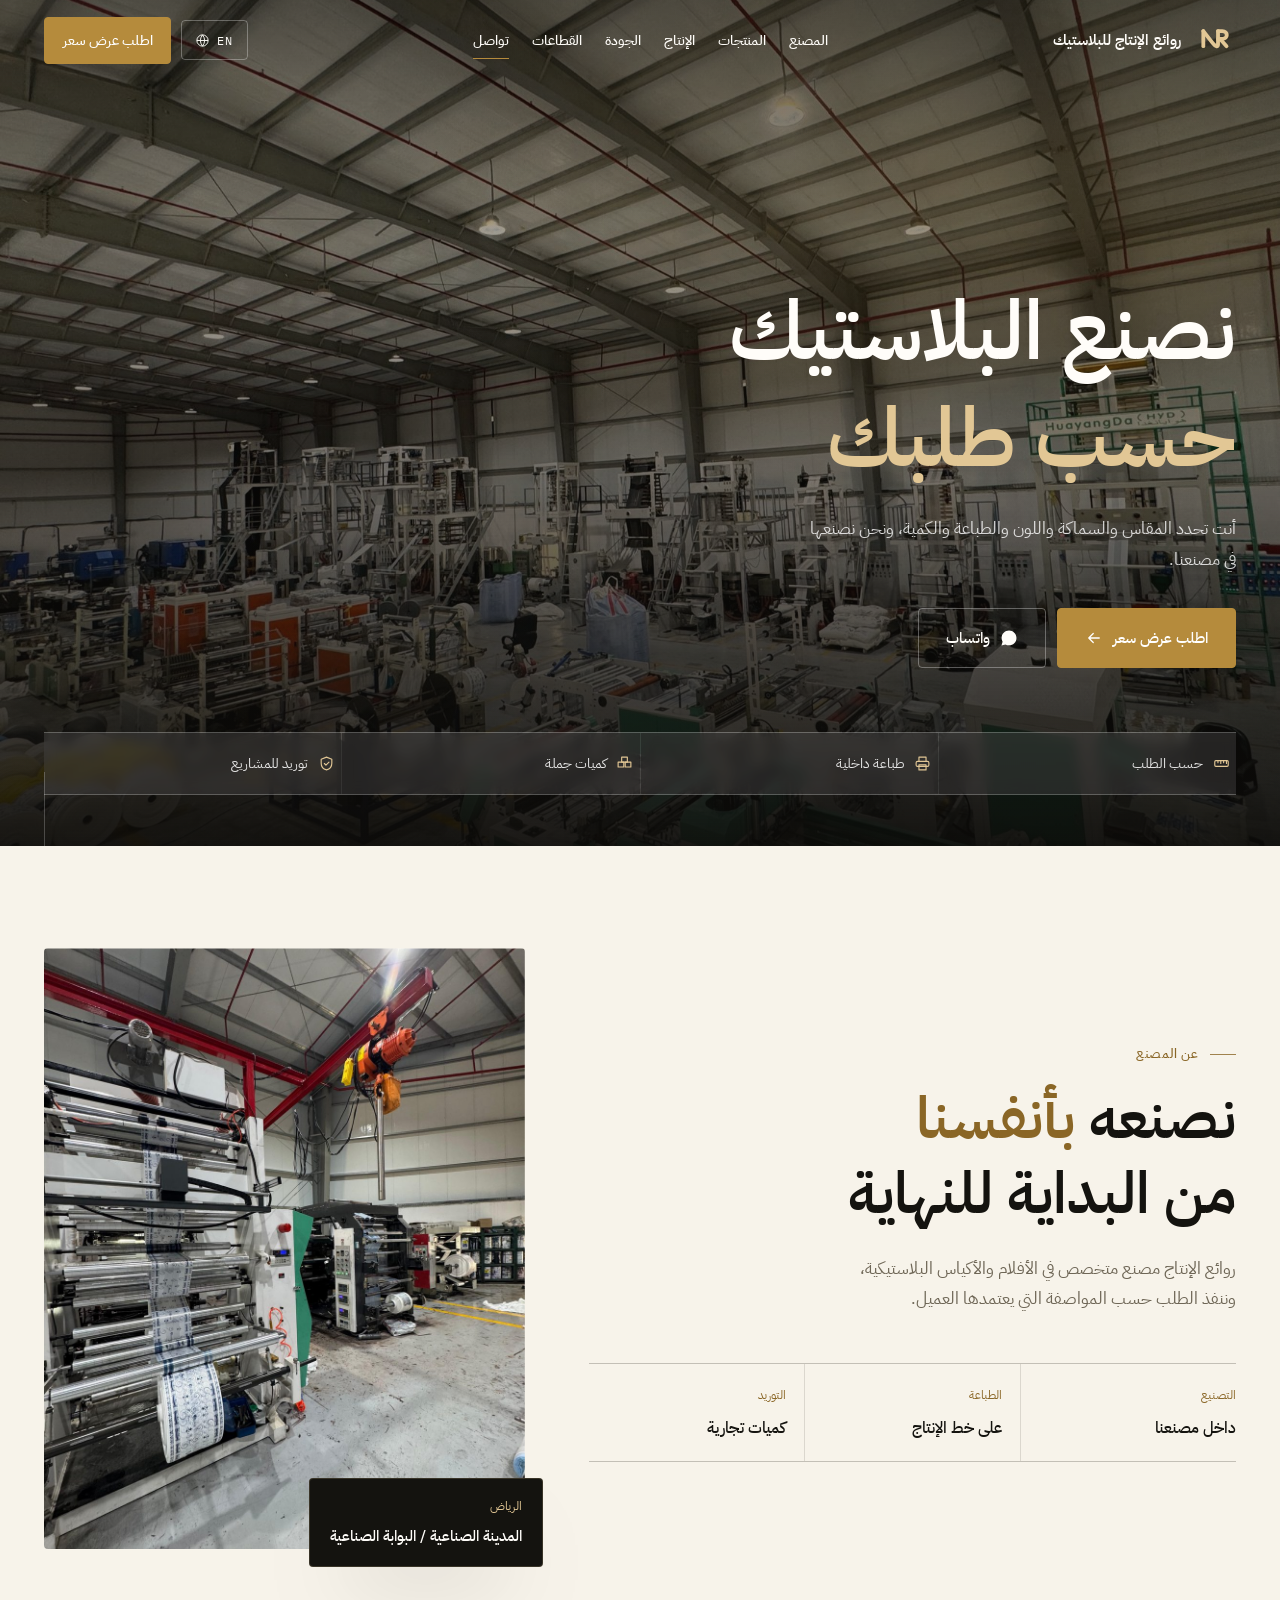
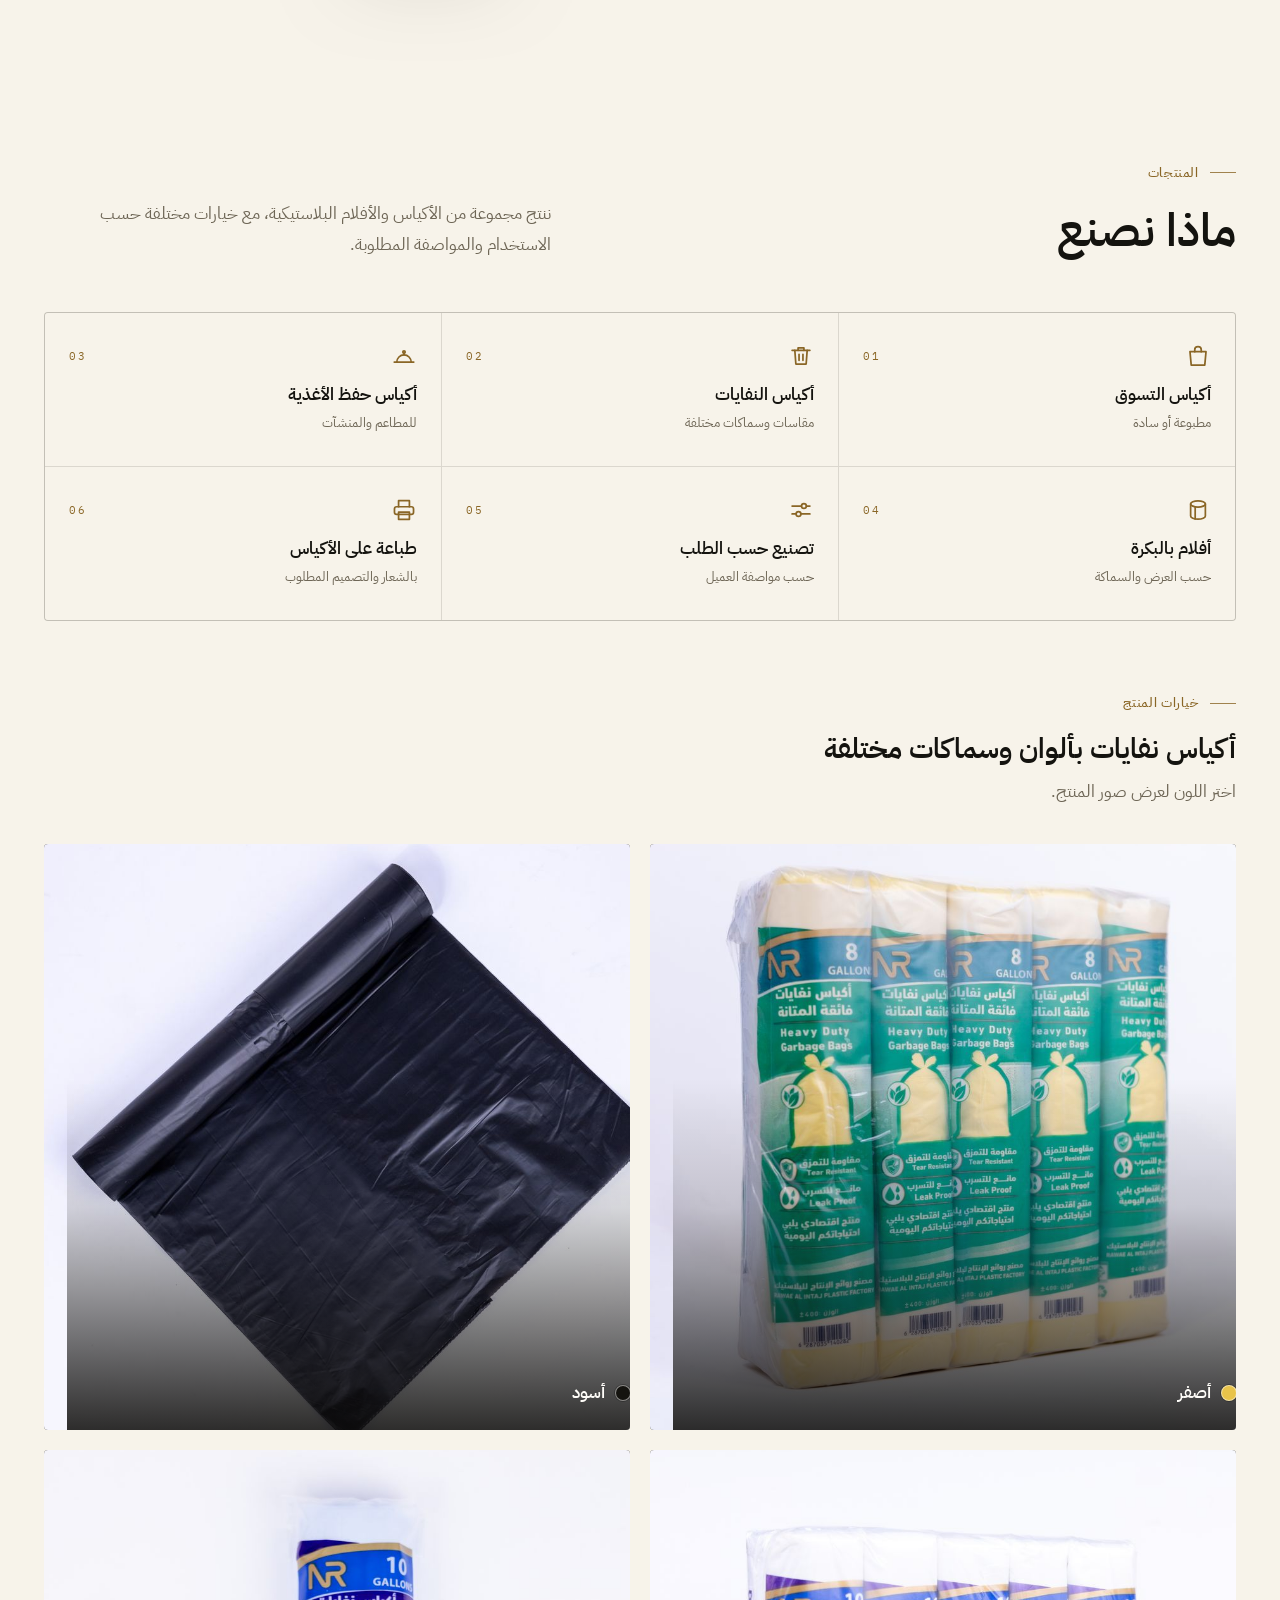
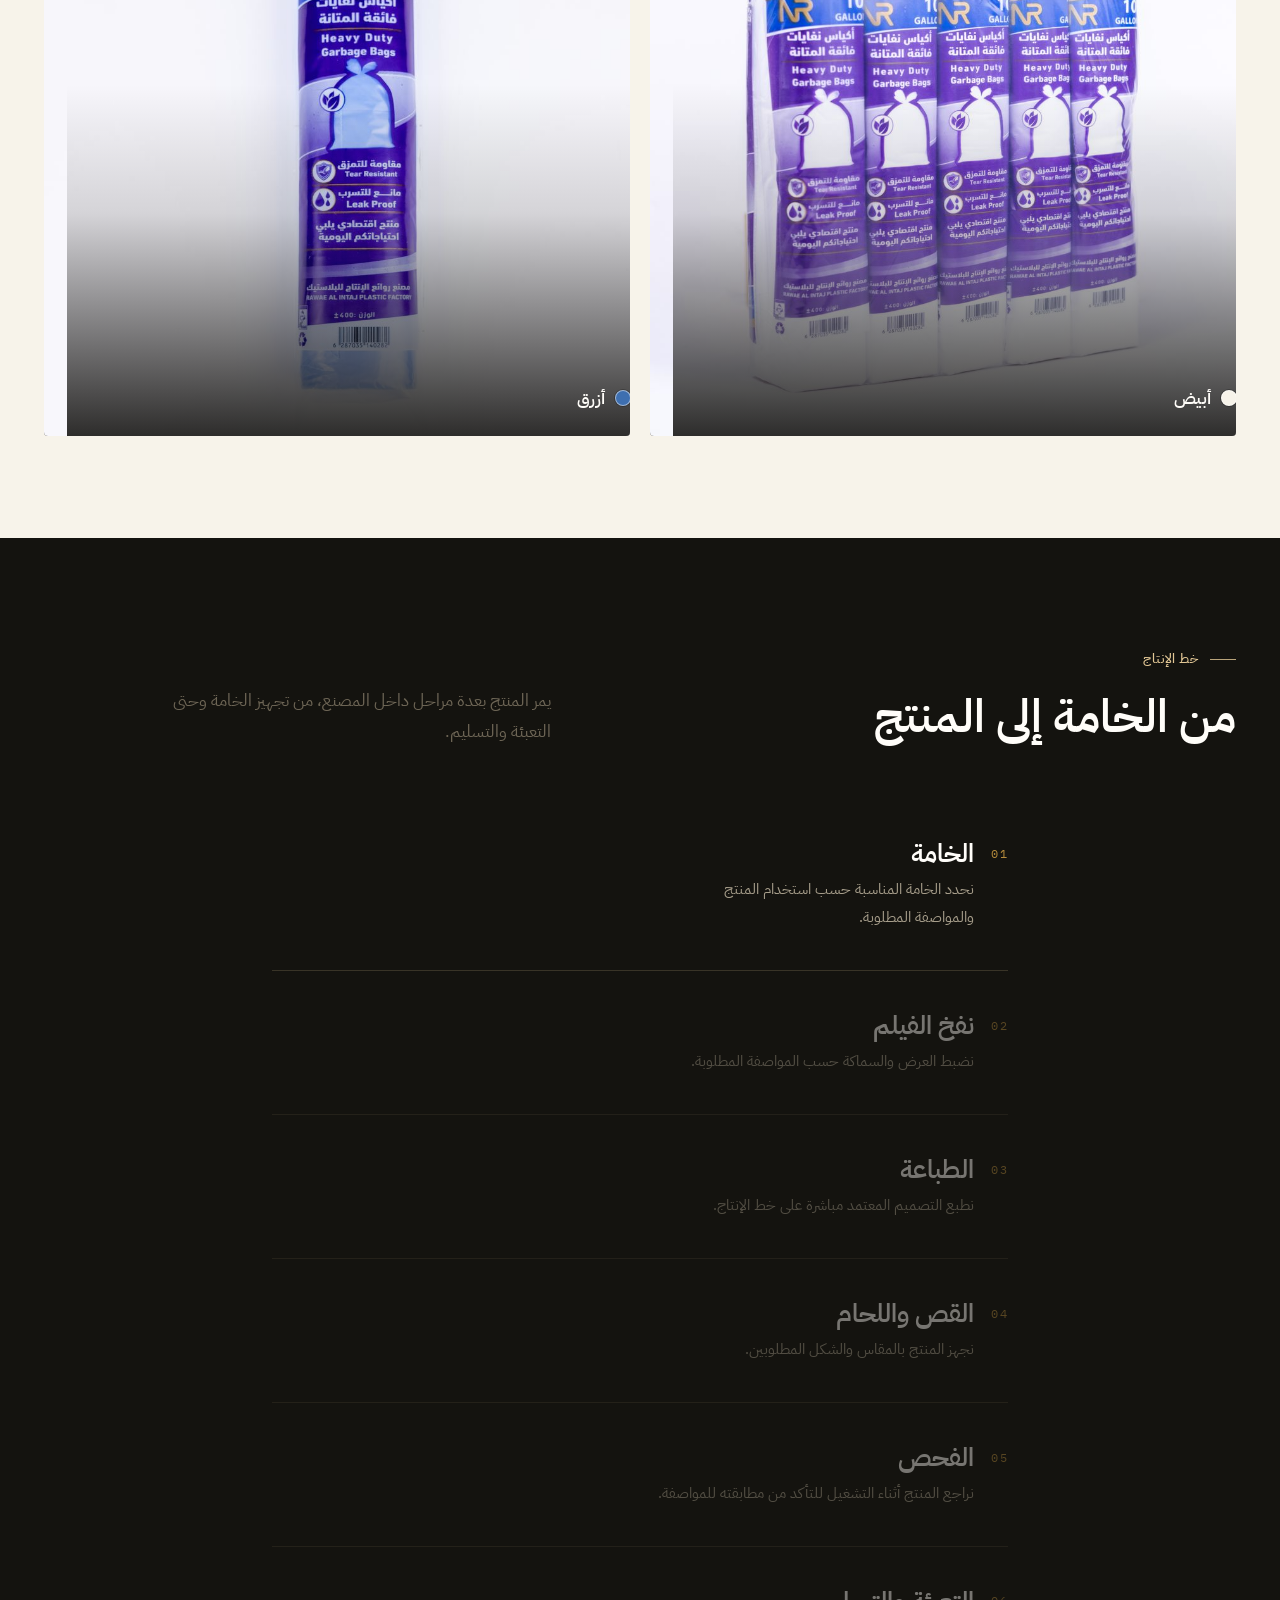
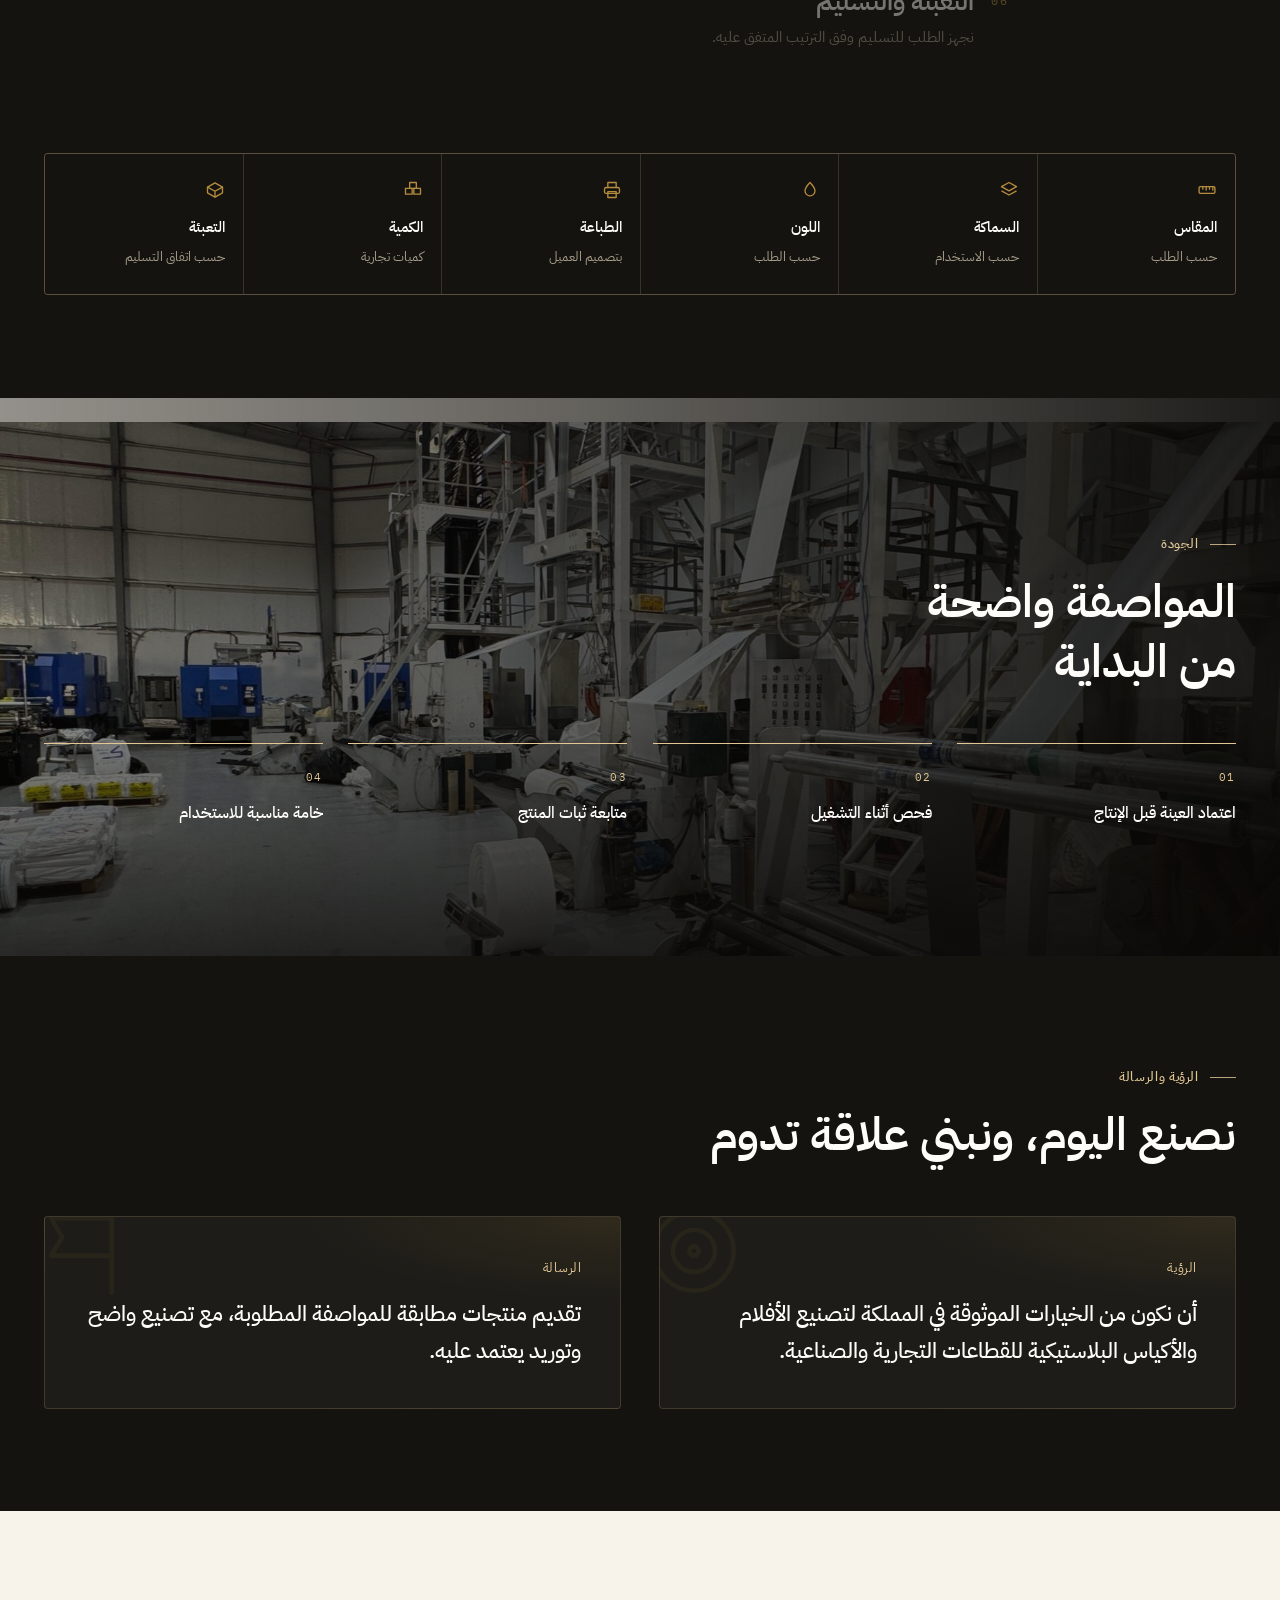
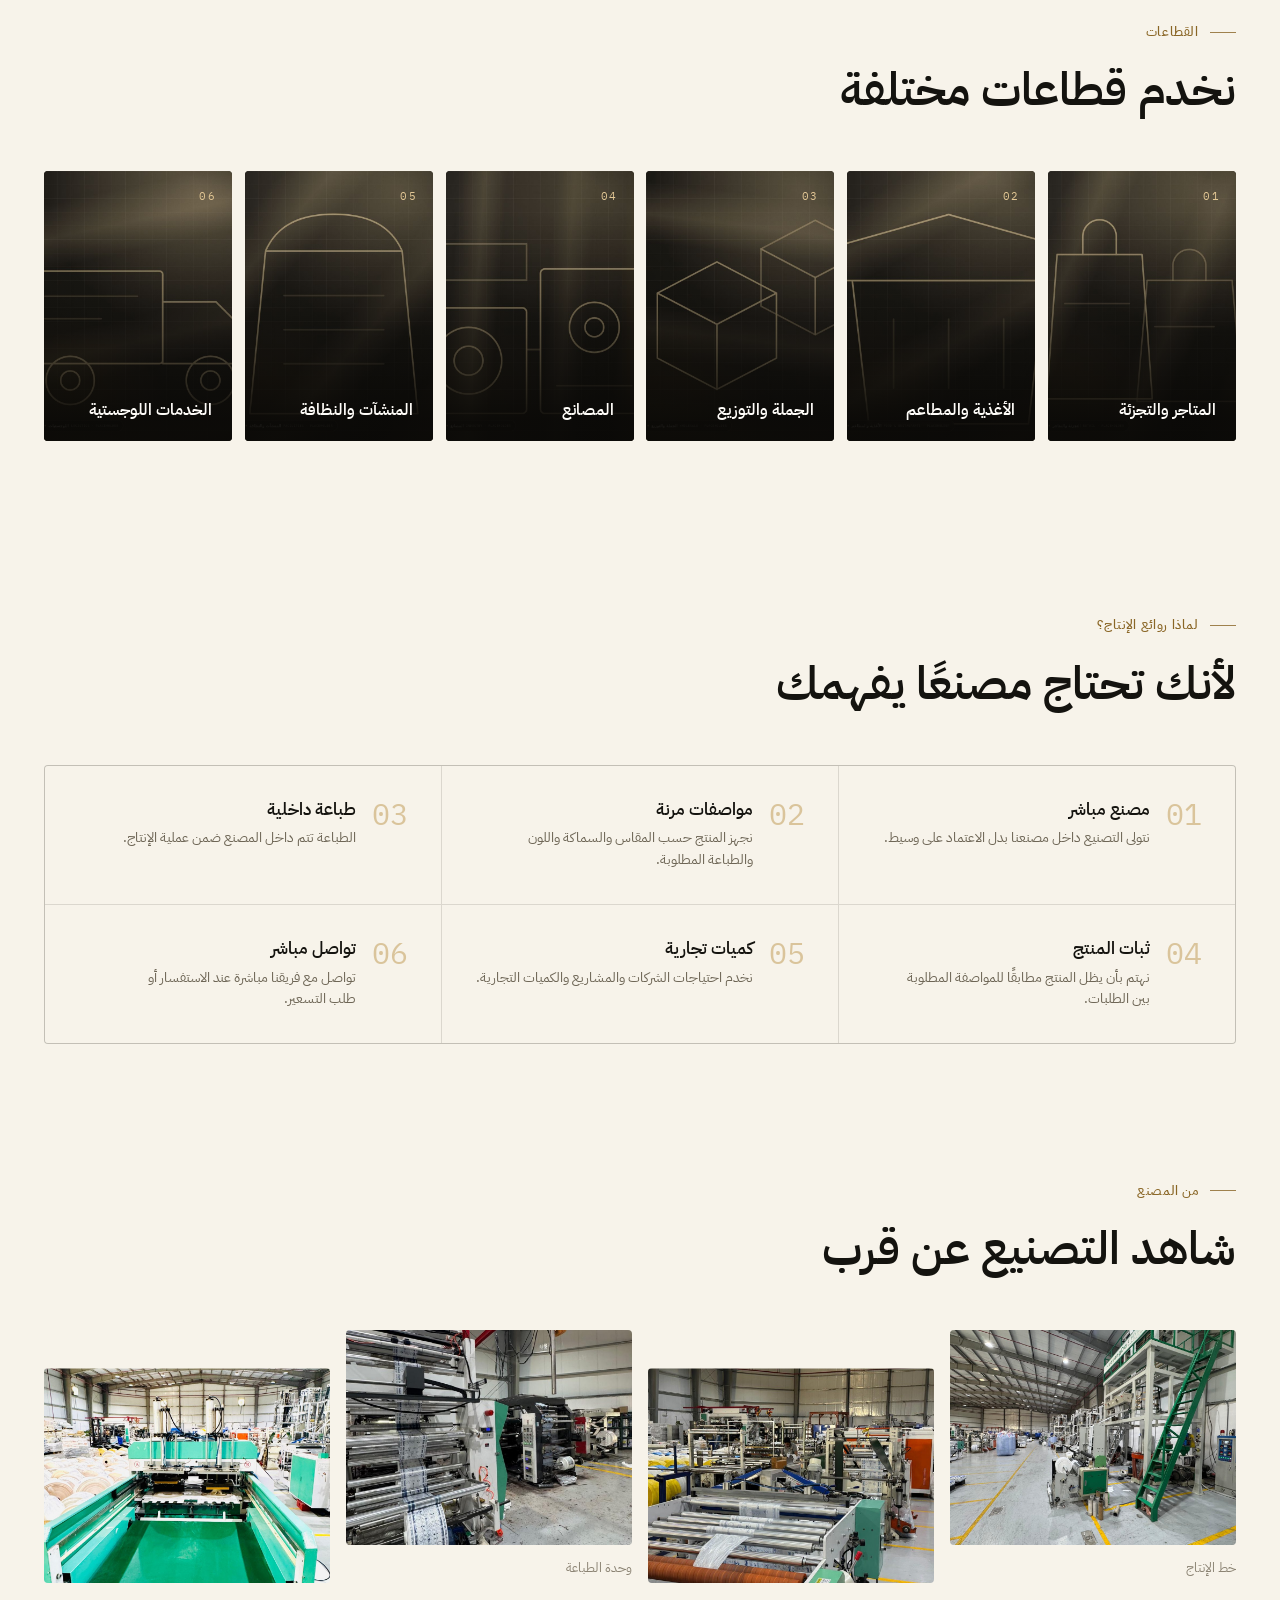
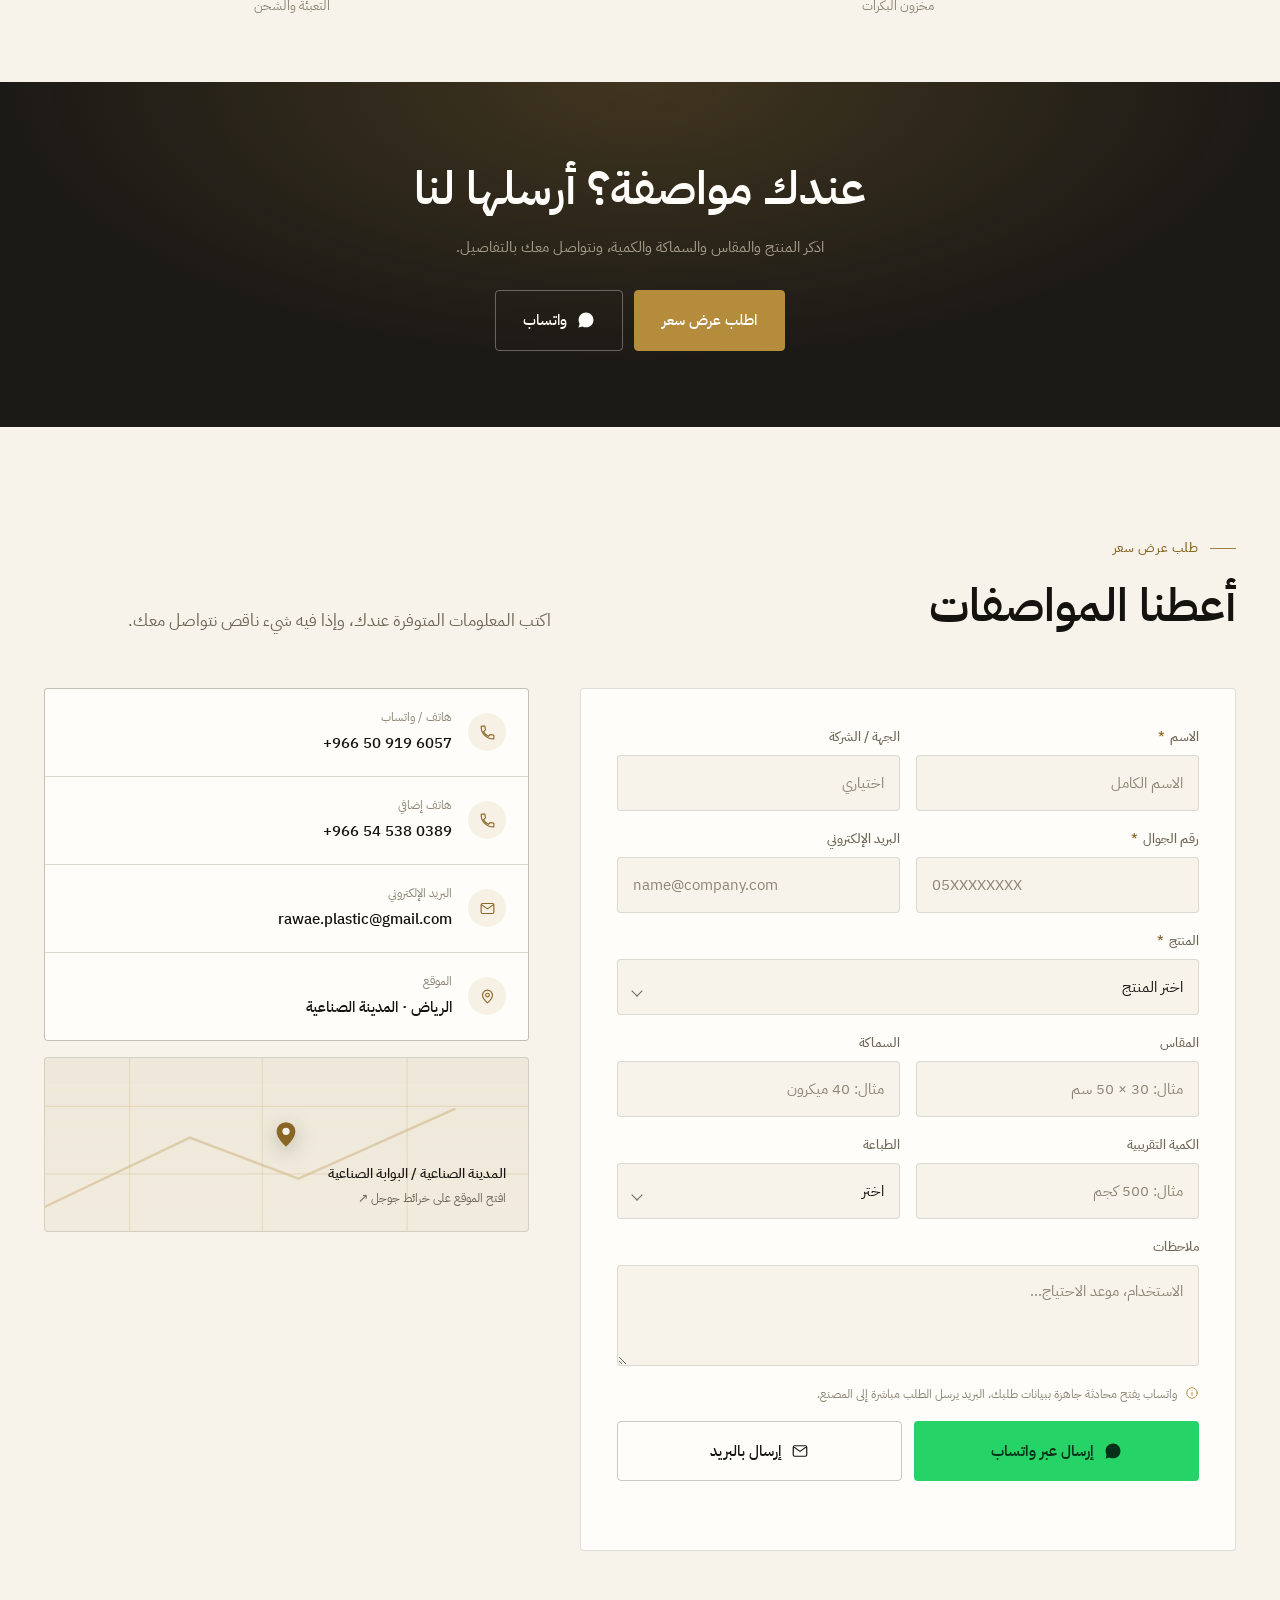
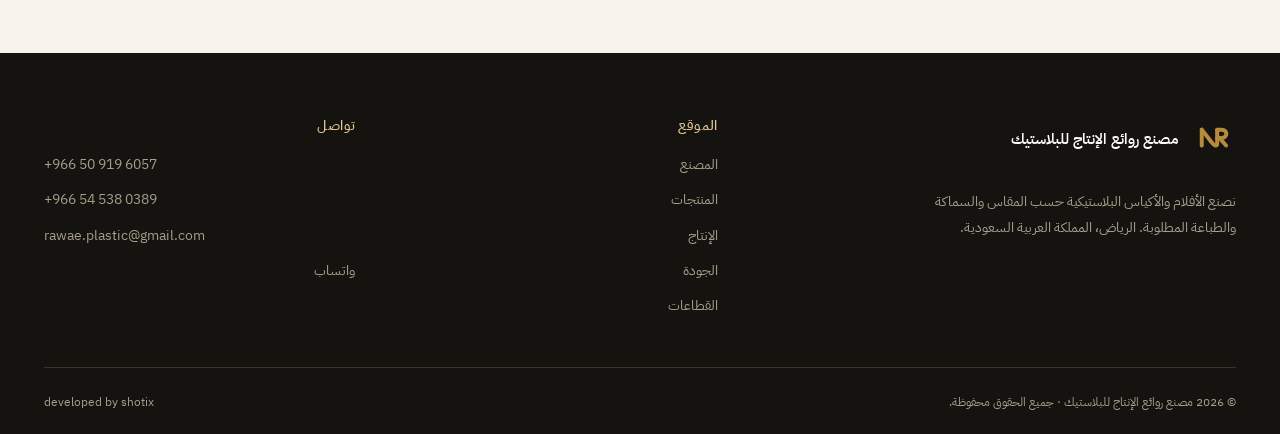
==== commit 1b571187: "Add branded link previews; hero and copy refinements Sharing a link to the site now renders a card b" ====
--- a/index.html
+++ b/index.html
@@ -3,25 +3,40 @@
 <head>
 <meta charset="utf-8">
 <meta name="viewport" content="width=device-width, initial-scale=1">
-<title>مصنع روائع الإنتاج للبلاستيك | تصنيع أفلام وأكياس بلاستيكية — الرياض</title>
-<meta name="description" content="مصنع روائع الإنتاج للبلاستيك في الرياض: تصنيع أفلام البلاستيك وأكياس التسوق والأكياس البلدية وأكياس النفايات وأكياس حفظ الأغذية، بمقاسات وسماكات وطباعة حسب مواصفات العميل. اطلب عرض سعر.">
+<title>مصنع روائع الإنتاج للبلاستيك | تصنيع الأكياس والأفلام في الرياض</title>
+<meta name="description" content="مصنع روائع الإنتاج للبلاستيك في الرياض. نصنع الأكياس والأفلام البلاستيكية بمقاسات وسماكات وطباعة حسب طلب العميل.">
 <meta name="theme-color" content="#14130F">
 <link rel="canonical" href="https://rawae-plastic.com/">
 <link rel="alternate" hreflang="ar" href="https://rawae-plastic.com/">
 <link rel="alternate" hreflang="en" href="https://rawae-plastic.com/en/">
 <link rel="alternate" hreflang="x-default" href="https://rawae-plastic.com/">
 
+<!-- Link preview (WhatsApp, Twitter/X, LinkedIn, Telegram, iMessage).
+     The image has to be an absolute URL and a raster file: no link scraper
+     reads SVG, and WhatsApp drops the thumbnail on a relative path. -->
 <meta property="og:type" content="website">
+<meta property="og:url" content="https://rawae-plastic.com/">
 <meta property="og:locale" content="ar_SA">
 <meta property="og:locale:alternate" content="en_US">
 <meta property="og:site_name" content="مصنع روائع الإنتاج للبلاستيك">
-<meta property="og:title" content="مصنع روائع الإنتاج للبلاستيك — أفلام وأكياس بلاستيكية على مواصفاتك">
-<meta property="og:description" content="تصنيع أفلام وأكياس بلاستيكية بمقاسات وسماكات وطباعة حسب الطلب. الرياض — المدينة الصناعية.">
+<meta property="og:title" content="مصنع روائع الإنتاج للبلاستيك | تصنيع الأكياس والأفلام في الرياض">
+<meta property="og:description" content="مصنع روائع الإنتاج للبلاستيك في الرياض. نصنع الأكياس والأفلام البلاستيكية بمقاسات وسماكات وطباعة حسب طلب العميل.">
 <meta property="og:image" content="https://rawae-plastic.com/assets/img/og-image.jpg">
+<meta property="og:image:secure_url" content="https://rawae-plastic.com/assets/img/og-image.jpg">
+<meta property="og:image:type" content="image/jpeg">
+<meta property="og:image:width" content="1200">
+<meta property="og:image:height" content="630">
+<meta property="og:image:alt" content="مصنع روائع الإنتاج للبلاستيك">
+
 <meta name="twitter:card" content="summary_large_image">
+<meta name="twitter:title" content="مصنع روائع الإنتاج للبلاستيك | تصنيع الأكياس والأفلام في الرياض">
+<meta name="twitter:description" content="مصنع روائع الإنتاج للبلاستيك في الرياض. نصنع الأكياس والأفلام البلاستيكية بمقاسات وسماكات وطباعة حسب طلب العميل.">
+<meta name="twitter:image" content="https://rawae-plastic.com/assets/img/og-image.jpg">
+<meta name="twitter:image:alt" content="مصنع روائع الإنتاج للبلاستيك">
 
 <link rel="icon" href="assets/img/favicon.svg" type="image/svg+xml">
-<link rel="apple-touch-icon" href="assets/img/favicon.svg">
+<link rel="icon" href="assets/img/icon-192.png" type="image/png" sizes="192x192">
+<link rel="apple-touch-icon" href="assets/img/apple-touch-icon.png">
 <link rel="manifest" href="site.webmanifest">
 
 <link rel="preload" as="font" type="font/woff2" href="assets/fonts/plex-arabic-arabic-600.woff2" crossorigin>
@@ -35,8 +50,7 @@
   "@context": "https://schema.org",
   "@type": "Factory",
   "name": "مصنع روائع الإنتاج للبلاستيك",
-  "alternateName": "RAWAE AL INTAJ PLASTIC FACTORY",
-  "description": "تصنيع أفلام البلاستيك والأكياس البلاستيكية بمقاسات وسماكات وطباعة حسب مواصفات العميل.",
+  "description": "مصنع روائع الإنتاج للبلاستيك في الرياض. نصنع الأكياس والأفلام البلاستيكية بمقاسات وسماكات وطباعة حسب طلب العميل.",
   "url": "https://rawae-plastic.com/",
   "logo": "https://rawae-plastic.com/assets/img/logo-mark.svg",
   "email": "rawae.plastic@gmail.com",
@@ -54,7 +68,7 @@
 </head>
 
 <body>
-<a class="skip-link" href="#main">تخطَّ إلى المحتوى</a>
+<a class="skip-link" href="#main">تخطَّ للمحتوى</a>
 <div class="progress" aria-hidden="true"></div>
 
 <!-- ============================ HEADER ============================ -->
@@ -70,7 +84,6 @@
       </svg>
       <span class="brand__text">
         <span class="brand__ar">روائع الإنتاج للبلاستيك</span>
-        <span class="brand__en">Rawae Al Intaj Plastic Factory</span>
       </span>
     </a>
 
@@ -126,20 +139,21 @@
     <!-- IMAGE SLOT · 1700×1150 — الصورة الأساسية، تظهر فورًا وتبقى إن لم يوجد فيديو -->
     <img src="assets/img/ph/hero.jpg" alt="صالة الإنتاج داخل مصنع روائع الإنتاج مع أبراج نفخ الفيلم وبكرات الخام" fetchpriority="high" width="1700" height="1150">
 
-    <!-- VIDEO SLOT · 1920×1080 — ضع الملف في assets/video/ ويعمل تلقائيًا.
+    <!-- VIDEO SLOT — ضع الملفات في assets/video/ وتعمل تلقائيًا. النسخة الخفيفة
+         تُستخدم على الشاشات الصغيرة، ويختارها السكربت عند بدء التشغيل.
          تبقى الصورة أعلاه ظاهرة حتى تبدأ اللقطة فعليًا بالتشغيل، فلا وميض ولا شاشة سوداء. -->
-    <video class="hero__video" muted loop playsinline preload="none" aria-hidden="true" tabindex="-1">
-      <source src="assets/video/hero.mp4" type="video/mp4">
-    </video>
+    <video class="hero__video" muted loop playsinline preload="none" aria-hidden="true" tabindex="-1"
+           data-src="assets/video/hero.mp4"
+           data-src-narrow="assets/video/hero-mobile.mp4"></video>
   </div>
 
   <div class="container hero__inner">
     <h1>
-      <span class="rise" style="--i:0"><span>أفلام وأكياس بلاستيكية</span></span>
-      <span class="rise" style="--i:1"><span><span class="accent">على مواصفاتك</span></span></span>
+      <span class="rise" style="--i:0"><span>نصنع البلاستيك</span></span>
+      <span class="rise" style="--i:1"><span><span class="accent">حسب طلبك</span></span></span>
     </h1>
 
-    <p class="hero__lead reveal" style="--i:3">مقاس، سماكة، طباعة، وكمية — تحددها أنت، ونُنفّذها داخل مصنعنا.</p>
+    <p class="hero__lead reveal" style="--i:3">أنت تحدد المقاس والسماكة واللون والطباعة والكمية، ونحن نصنعها في مصنعنا.</p>
 
     <div class="hero__cta reveal" style="--i:4">
       <a class="btn btn--gold" href="#contact">
@@ -153,8 +167,8 @@
     </div>
 
     <ul class="hero__strip reveal" style="--i:5">
-      <li><svg viewBox="0 0 24 24" fill="none" stroke="currentColor" stroke-width="1.6" stroke-linecap="round" aria-hidden="true"><rect x="2.5" y="8" width="19" height="8" rx="1.5"/><path d="M7 8v3M11 8v4M15 8v3M19 8v4"/></svg> تصنيع حسب الطلب</li>
-      <li><svg viewBox="0 0 24 24" fill="none" stroke="currentColor" stroke-width="1.6" stroke-linecap="round" stroke-linejoin="round" aria-hidden="true"><path d="M7 9V3h10v6"/><rect x="3" y="9" width="18" height="7" rx="2"/><path d="M7 14h10v7H7z"/></svg> طباعة داخل المصنع</li>
+      <li><svg viewBox="0 0 24 24" fill="none" stroke="currentColor" stroke-width="1.6" stroke-linecap="round" aria-hidden="true"><rect x="2.5" y="8" width="19" height="8" rx="1.5"/><path d="M7 8v3M11 8v4M15 8v3M19 8v4"/></svg> حسب الطلب</li>
+      <li><svg viewBox="0 0 24 24" fill="none" stroke="currentColor" stroke-width="1.6" stroke-linecap="round" stroke-linejoin="round" aria-hidden="true"><path d="M7 9V3h10v6"/><rect x="3" y="9" width="18" height="7" rx="2"/><path d="M7 14h10v7H7z"/></svg> طباعة داخلية</li>
       <li><svg viewBox="0 0 24 24" fill="none" stroke="currentColor" stroke-width="1.6" stroke-linejoin="round" aria-hidden="true"><rect x="3" y="10" width="8" height="7"/><rect x="13" y="10" width="8" height="7"/><rect x="8" y="3" width="8" height="7"/></svg> كميات جملة</li>
       <li><svg viewBox="0 0 24 24" fill="none" stroke="currentColor" stroke-width="1.6" stroke-linecap="round" stroke-linejoin="round" aria-hidden="true"><path d="M12 3l7.5 3v5.5c0 4.6-3.2 8.4-7.5 9.5-4.3-1.1-7.5-4.9-7.5-9.5V6L12 3z"/><path d="m9 12 2.2 2.2L15.5 10"/></svg> توريد للمشاريع</li>
     </ul>
@@ -169,20 +183,20 @@
   <div class="container statement__grid">
 
     <div>
-      <p class="kicker reveal">نبذة عن المصنع</p>
-      <h2 class="reveal" style="--i:1">مصنع <em>يُنتج</em>،<br>لا وسيط يُورّد</h2>
+      <p class="kicker reveal">عن المصنع</p>
+      <h2 class="reveal" style="--i:1">نصنعه <em>بأنفسنا</em><br>من البداية للنهاية</h2>
       <p class="statement__lead reveal" style="--i:2">
-        نتحكم بالمنتج من الفيلم حتى التعبئة — فتصل المواصفة كما طلبتها.
+        روائع الإنتاج مصنع متخصص في الأفلام والأكياس البلاستيكية، وننفذ الطلب حسب المواصفة التي يعتمدها العميل.
       </p>
 
       <ul class="facts reveal" style="--i:3">
         <li class="fact">
-          <span class="fact__k">التحكم</span>
-          <span class="fact__v">من الفيلم حتى التعبئة</span>
+          <span class="fact__k">التصنيع</span>
+          <span class="fact__v">داخل مصنعنا</span>
         </li>
         <li class="fact">
           <span class="fact__k">الطباعة</span>
-          <span class="fact__v">داخل المصنع</span>
+          <span class="fact__v">على خط الإنتاج</span>
         </li>
         <li class="fact">
           <span class="fact__k">التوريد</span>
@@ -212,61 +226,79 @@
     <div class="section-head section-head--split">
       <div>
         <p class="kicker reveal">المنتجات</p>
-        <h2 class="reveal" style="--i:1">ما نُنتجه</h2>
+        <h2 class="reveal" style="--i:1">ماذا نصنع</h2>
       </div>
-      <p class="lead reveal" style="--i:2">ستة خطوط — كلها قابلة للتخصيص بالمقاس والسماكة والطباعة.</p>
+      <p class="lead reveal" style="--i:2">ننتج مجموعة من الأكياس والأفلام البلاستيكية، مع خيارات مختلفة حسب الاستخدام والمواصفة المطلوبة.</p>
     </div>
 
     <ul class="productlist">
       <li class="productcard reveal">
         <a href="#contact">
-          <span class="productcard__idx">01</span>
+          <span class="productcard__top">
+            <svg class="productcard__icon" viewBox="0 0 24 24" fill="none" stroke="currentColor" stroke-width="1.6" stroke-linecap="round" stroke-linejoin="round" aria-hidden="true"><path d="M4.6 8h14.8l-1.15 12.4H5.75L4.6 8z"/><path d="M9 8V6.3a3 3 0 0 1 6 0V8"/></svg>
+            <span class="productcard__idx">01</span>
+          </span>
           <h3>أكياس التسوق</h3>
-          <span class="productcard__tag">مطبوعة وغير مطبوعة</span>
+          <span class="productcard__tag">مطبوعة أو سادة</span>
         </a>
       </li>
       <li class="productcard reveal">
         <a href="#contact">
-          <span class="productcard__idx">02</span>
-          <h3>أكياس بلدية ونفايات</h3>
-          <span class="productcard__tag">سماكات متدرجة</span>
+          <span class="productcard__top">
+            <svg class="productcard__icon" viewBox="0 0 24 24" fill="none" stroke="currentColor" stroke-width="1.6" stroke-linecap="round" stroke-linejoin="round" aria-hidden="true"><path d="M3.8 6.8h16.4"/><path d="M9.3 6.8V4.6h5.4v2.2"/><path d="M6.3 6.8l.95 12.6h9.5l.95-12.6"/><path d="M10.2 10.4v5.6M13.8 10.4v5.6"/></svg>
+            <span class="productcard__idx">02</span>
+          </span>
+          <h3>أكياس النفايات</h3>
+          <span class="productcard__tag">مقاسات وسماكات مختلفة</span>
         </a>
       </li>
       <li class="productcard reveal">
         <a href="#contact">
-          <span class="productcard__idx">03</span>
+          <span class="productcard__top">
+            <svg class="productcard__icon" viewBox="0 0 24 24" fill="none" stroke="currentColor" stroke-width="1.6" stroke-linecap="round" stroke-linejoin="round" aria-hidden="true"><path d="M3 17.6h18"/><path d="M5.4 17.6a6.6 6.6 0 0 1 13.2 0"/><path d="M12 11v-1.7"/><circle cx="12" cy="8.3" r="1.1"/></svg>
+            <span class="productcard__idx">03</span>
+          </span>
           <h3>أكياس حفظ الأغذية</h3>
-          <span class="productcard__tag">للمطاعم والتجزئة</span>
+          <span class="productcard__tag">للمطاعم والمنشآت</span>
         </a>
       </li>
       <li class="productcard reveal">
         <a href="#contact">
-          <span class="productcard__idx">04</span>
+          <span class="productcard__top">
+            <svg class="productcard__icon" viewBox="0 0 24 24" fill="none" stroke="currentColor" stroke-width="1.6" stroke-linecap="round" stroke-linejoin="round" aria-hidden="true"><ellipse cx="12" cy="6.4" rx="6.8" ry="2.9"/><path d="M5.2 6.4v11.2c0 1.6 3.05 2.9 6.8 2.9s6.8-1.3 6.8-2.9V6.4"/><path d="M9.4 9.2v11.1"/></svg>
+            <span class="productcard__idx">04</span>
+          </span>
           <h3>أفلام بالبكرة</h3>
-          <span class="productcard__tag">عرض وسماكة حسب الطلب</span>
+          <span class="productcard__tag">حسب العرض والسماكة</span>
         </a>
       </li>
       <li class="productcard reveal">
         <a href="#contact">
-          <span class="productcard__idx">05</span>
+          <span class="productcard__top">
+            <svg class="productcard__icon" viewBox="0 0 24 24" fill="none" stroke="currentColor" stroke-width="1.6" stroke-linecap="round" stroke-linejoin="round" aria-hidden="true"><path d="M3.8 8.4h8.4M17.2 8.4h3M3.8 15.6h3.4M12.2 15.6h8"/><circle cx="14.7" cy="8.4" r="2.2"/><circle cx="9.7" cy="15.6" r="2.2"/></svg>
+            <span class="productcard__idx">05</span>
+          </span>
           <h3>تصنيع حسب الطلب</h3>
-          <span class="productcard__tag">OEM بمواصفتك</span>
+          <span class="productcard__tag">حسب مواصفة العميل</span>
         </a>
       </li>
       <li class="productcard reveal">
         <a href="#contact">
-          <span class="productcard__idx">06</span>
-          <h3>الطباعة على الأكياس</h3>
-          <span class="productcard__tag">بشعارك وبياناتك</span>
+          <span class="productcard__top">
+            <svg class="productcard__icon" viewBox="0 0 24 24" fill="none" stroke="currentColor" stroke-width="1.6" stroke-linecap="round" stroke-linejoin="round" aria-hidden="true"><path d="M7 9V3.4h10V9"/><rect x="3.2" y="9" width="17.6" height="7" rx="2"/><path d="M7 14h10v6.6H7z"/></svg>
+            <span class="productcard__idx">06</span>
+          </span>
+          <h3>طباعة على الأكياس</h3>
+          <span class="productcard__tag">بالشعار والتصميم المطلوب</span>
         </a>
       </li>
     </ul>
 
     <!-- ===================== COLOR SHOWCASE ===================== -->
     <div class="colors-head">
-      <p class="kicker reveal">الألوان المتوفرة</p>
-      <h3 class="reveal">أكياس النفايات — بعدة ألوان وسماكات</h3>
-      <p class="lead reveal">اضغط على أي بطاقة لتصفح صور المنتج.</p>
+      <p class="kicker reveal">خيارات المنتج</p>
+      <h3 class="reveal">أكياس نفايات بألوان وسماكات مختلفة</h3>
+      <p class="lead reveal">اختر اللون لعرض صور المنتج.</p>
     </div>
 
     <div class="colorwall">
@@ -355,10 +387,10 @@
 
     <div class="section-head section-head--split">
       <div>
-        <p class="kicker reveal">قدرات المصنع</p>
-        <h2 class="reveal" style="--i:1">من الحبيبة إلى الكرتون</h2>
+        <p class="kicker reveal">خط الإنتاج</p>
+        <h2 class="reveal" style="--i:1">من الخامة إلى المنتج</h2>
       </div>
-      <p class="lead reveal" style="--i:2">ست مراحل داخل المصنع — كل واحدة نقطة ضبط للمواصفة.</p>
+      <p class="lead reveal" style="--i:2">يمر المنتج بعدة مراحل داخل المصنع، من تجهيز الخامة وحتى التعبئة والتسليم.</p>
     </div>
 
     <div class="showcase showcase--centered">
@@ -366,27 +398,27 @@
       <ol class="showcase__steps">
         <li class="pstep is-on">
           <span class="pstep__num">01</span>
-          <div><h3>الخامة</h3><p>نختارها حسب وظيفة المنتج والحمل المطلوب.</p></div>
+          <div><h3>الخامة</h3><p>نحدد الخامة المناسبة حسب استخدام المنتج والمواصفة المطلوبة.</p></div>
         </li>
         <li class="pstep">
           <span class="pstep__num">02</span>
-          <div><h3>نفخ الفيلم</h3><p>عرض وسماكة مضبوطان على طلبك.</p></div>
+          <div><h3>نفخ الفيلم</h3><p>نضبط العرض والسماكة حسب المواصفة المطلوبة.</p></div>
         </li>
         <li class="pstep">
           <span class="pstep__num">03</span>
-          <div><h3>الطباعة</h3><p>تصميمك المعتمد، على نفس الخط.</p></div>
+          <div><h3>الطباعة</h3><p>نطبع التصميم المعتمد مباشرة على خط الإنتاج.</p></div>
         </li>
         <li class="pstep">
           <span class="pstep__num">04</span>
-          <div><h3>القص واللحام</h3><p>المقاس النهائي والمقابض حسب المنتج.</p></div>
+          <div><h3>القص واللحام</h3><p>نجهز المنتج بالمقاس والشكل المطلوبين.</p></div>
         </li>
         <li class="pstep">
           <span class="pstep__num">05</span>
-          <div><h3>الفحص</h3><p>أثناء التشغيل — لا بعد انتهاء الدفعة.</p></div>
+          <div><h3>الفحص</h3><p>نراجع المنتج أثناء التشغيل للتأكد من مطابقته للمواصفة.</p></div>
         </li>
         <li class="pstep">
           <span class="pstep__num">06</span>
-          <div><h3>التعبئة والتسليم</h3><p>جاهز للشحن وفق الجدول المتفق عليه.</p></div>
+          <div><h3>التعبئة والتسليم</h3><p>نجهز الطلب للتسليم وفق الترتيب المتفق عليه.</p></div>
         </li>
       </ol>
 
@@ -412,7 +444,7 @@
       </li>
       <li>
         <svg viewBox="0 0 24 24" fill="none" stroke="currentColor" stroke-width="1.6" stroke-linejoin="round" aria-hidden="true"><rect x="3" y="10" width="8" height="7"/><rect x="13" y="10" width="8" height="7"/><rect x="8" y="3" width="8" height="7"/></svg>
-        <span class="k">الكمية</span><span class="v">جملة وتوريد متكرر</span>
+        <span class="k">الكمية</span><span class="v">كميات تجارية</span>
       </li>
       <li>
         <svg viewBox="0 0 24 24" fill="none" stroke="currentColor" stroke-width="1.6" stroke-linecap="round" stroke-linejoin="round" aria-hidden="true"><path d="M21 8.5v7l-9 5-9-5v-7l9-5 9 5z"/><path d="m3 8.5 9 5 9-5M12 13.5v7"/></svg>
@@ -431,13 +463,13 @@
   </div>
   <div class="container">
     <p class="kicker reveal">الجودة</p>
-    <h2 class="reveal" style="--i:1">المواصفة اتفاق، لا تقدير</h2>
+    <h2 class="reveal" style="--i:1">المواصفة واضحة من البداية</h2>
 
     <div class="claims">
-      <div class="claim"><span class="claim__n">01</span><p>عيّنة معتمدة قبل الإنتاج</p></div>
+      <div class="claim"><span class="claim__n">01</span><p>اعتماد العينة قبل الإنتاج</p></div>
       <div class="claim"><span class="claim__n">02</span><p>فحص أثناء التشغيل</p></div>
-      <div class="claim"><span class="claim__n">03</span><p>ثبات بين الدفعات</p></div>
-      <div class="claim"><span class="claim__n">04</span><p>خامة تناسب الاستخدام</p></div>
+      <div class="claim"><span class="claim__n">03</span><p>متابعة ثبات المنتج</p></div>
+      <div class="claim"><span class="claim__n">04</span><p>خامة مناسبة للاستخدام</p></div>
     </div>
   </div>
 </section>
@@ -447,17 +479,18 @@
   <div class="container">
     <div class="section-head">
       <p class="kicker reveal">الرؤية والرسالة</p>
+      <h2 class="reveal" style="--i:1">نصنع اليوم، ونبني علاقة تدوم</h2>
     </div>
     <div class="vm">
       <article class="vm__card reveal">
         <svg class="vm__glyph" viewBox="0 0 24 24" fill="none" stroke="currentColor" stroke-width="1" aria-hidden="true"><circle cx="12" cy="12" r="8.5"/><circle cx="12" cy="12" r="4.5"/><circle cx="12" cy="12" r="1"/></svg>
         <span class="vm__k">الرؤية</span>
-        <p>أن نكون الخيار الأول في المملكة لتصنيع الأفلام والأكياس البلاستيكية للقطاعات التجارية والصناعية.</p>
+        <p>أن نكون من الخيارات الموثوقة في المملكة لتصنيع الأفلام والأكياس البلاستيكية للقطاعات التجارية والصناعية.</p>
       </article>
       <article class="vm__card reveal" style="--i:1">
         <svg class="vm__glyph" viewBox="0 0 24 24" fill="none" stroke="currentColor" stroke-width="1" stroke-linecap="round" stroke-linejoin="round" aria-hidden="true"><path d="M5 21V4"/><path d="M5 5h13l-2.4 4L18 13H5"/></svg>
         <span class="vm__k">الرسالة</span>
-        <p>منتج مطابق للمواصفة، وتسليم في موعده — في كل طلب، وليس في الأول فقط.</p>
+        <p>تقديم منتجات مطابقة للمواصفة المطلوبة، مع تصنيع واضح وتوريد يعتمد عليه.</p>
       </article>
     </div>
   </div>
@@ -468,14 +501,14 @@
   <div class="container">
     <div class="section-head">
       <p class="kicker reveal">القطاعات</p>
-      <h2 class="reveal" style="--i:1">من نُورّد لهم</h2>
+      <h2 class="reveal" style="--i:1">نخدم قطاعات مختلفة</h2>
     </div>
 
     <div class="rail">
       <!-- IMAGE SLOTS · 760×950 — صورة تمثل كل قطاع -->
       <article class="railcard reveal">
         <img src="assets/img/ph/sector-retail.jpg" alt="التجزئة والمتاجر" loading="lazy" width="760" height="950">
-        <span class="railcard__n">01</span><h3>التجزئة والمتاجر</h3>
+        <span class="railcard__n">01</span><h3>المتاجر والتجزئة</h3>
       </article>
       <article class="railcard reveal">
         <img src="assets/img/ph/sector-food.jpg" alt="الأغذية والمطاعم" loading="lazy" width="760" height="950">
@@ -506,14 +539,15 @@
   <div class="container">
     <div class="section-head">
       <p class="kicker reveal">لماذا روائع الإنتاج؟</p>
+      <h2 class="reveal" style="--i:1">لأنك تحتاج مصنعًا يفهمك</h2>
     </div>
     <ul class="reasons reveal">
-      <li class="reason"><span class="reason__n">01</span><h3>مصنع مباشر</h3></li>
-      <li class="reason"><span class="reason__n">02</span><h3>مواصفات مرنة</h3></li>
-      <li class="reason"><span class="reason__n">03</span><h3>طباعة داخلية</h3></li>
-      <li class="reason"><span class="reason__n">04</span><h3>جودة ثابتة</h3></li>
-      <li class="reason"><span class="reason__n">05</span><h3>كميات تجارية</h3></li>
-      <li class="reason"><span class="reason__n">06</span><h3>رد سريع</h3></li>
+      <li class="reason"><span class="reason__n">01</span><div><h3>مصنع مباشر</h3><p>نتولى التصنيع داخل مصنعنا بدل الاعتماد على وسيط.</p></div></li>
+      <li class="reason"><span class="reason__n">02</span><div><h3>مواصفات مرنة</h3><p>نجهز المنتج حسب المقاس والسماكة واللون والطباعة المطلوبة.</p></div></li>
+      <li class="reason"><span class="reason__n">03</span><div><h3>طباعة داخلية</h3><p>الطباعة تتم داخل المصنع ضمن عملية الإنتاج.</p></div></li>
+      <li class="reason"><span class="reason__n">04</span><div><h3>ثبات المنتج</h3><p>نهتم بأن يظل المنتج مطابقًا للمواصفة المطلوبة بين الطلبات.</p></div></li>
+      <li class="reason"><span class="reason__n">05</span><div><h3>كميات تجارية</h3><p>نخدم احتياجات الشركات والمشاريع والكميات التجارية.</p></div></li>
+      <li class="reason"><span class="reason__n">06</span><div><h3>تواصل مباشر</h3><p>تواصل مع فريقنا مباشرة عند الاستفسار أو طلب التسعير.</p></div></li>
     </ul>
   </div>
 </section>
@@ -523,6 +557,7 @@
   <div class="container">
     <div class="section-head">
       <p class="kicker reveal">من المصنع</p>
+      <h2 class="reveal" style="--i:1">شاهد التصنيع عن قرب</h2>
     </div>
     <div class="gallery">
       <!-- IMAGE SLOTS · 1200×800 — صور من داخل المصنع -->
@@ -549,8 +584,8 @@
 <!-- =========================== CTA BAND =========================== -->
 <section class="cta-band">
   <div class="container">
-    <h2 class="reveal">أرسل مواصفتك، واستلم عرض سعر</h2>
-    <p class="reveal" style="--i:1">المنتج، المقاس، السماكة، الكمية — والباقي علينا.</p>
+    <h2 class="reveal">عندك مواصفة؟ أرسلها لنا</h2>
+    <p class="reveal" style="--i:1">اذكر المنتج والمقاس والسماكة والكمية، ونتواصل معك بالتفاصيل.</p>
     <div class="cta-band__actions reveal" style="--i:2">
       <a class="btn btn--gold" href="#contact">اطلب عرض سعر</a>
       <a class="btn btn--light" href="https://wa.me/966509196057" target="_blank" rel="noopener">
@@ -568,15 +603,23 @@
     <div class="section-head section-head--split">
       <div>
         <p class="kicker reveal">طلب عرض سعر</p>
-        <h2 class="reveal" style="--i:1">نبدأ من مواصفتك</h2>
+        <h2 class="reveal" style="--i:1">أعطنا المواصفات</h2>
       </div>
-      <p class="lead reveal" style="--i:2">املأ ما تعرفه واترك الباقي — نسأل عمّا ينقص.</p>
+      <p class="lead reveal" style="--i:2">اكتب المعلومات المتوفرة عندك، وإذا فيه شيء ناقص نتواصل معك.</p>
     </div>
 
     <div class="contact__grid">
 
       <form class="form reveal" id="quote-form" novalidate
-            data-whatsapp="966509196057" data-email="rawae.plastic@gmail.com">
+            data-whatsapp="966509196057"
+            data-email="rawae.plastic@gmail.com"
+            data-w3f-key="REPLACE_WITH_WEB3FORMS_ACCESS_KEY">
+
+        <!-- Honeypot: hidden from people, tempting to bots. Web3Forms rejects the
+             submission when it comes back checked. -->
+        <label class="hp" aria-hidden="true">لا تملأ هذا الحقل
+          <input type="checkbox" name="botcheck" tabindex="-1" autocomplete="off">
+        </label>
 
         <div class="form__row">
           <div class="field">
@@ -605,14 +648,14 @@
         <div class="field field--select">
           <label for="q-product">المنتج <span class="req">*</span></label>
           <select id="q-product" name="product" required>
-            <option value="" selected disabled>اختر المنتج…</option>
+            <option value="" selected disabled>اختر المنتج</option>
             <option>أكياس تسوق</option>
             <option>أكياس بلدية / نفايات</option>
             <option>أكياس حفظ الأغذية</option>
             <option>أفلام بالبكرة</option>
             <option>تصنيع حسب الطلب (OEM)</option>
             <option>طباعة على أكياس</option>
-            <option>غير محدد — أحتاج استشارة</option>
+            <option>غير محدد، أحتاج استشارة</option>
           </select>
           <span class="field__err"></span>
         </div>
@@ -636,10 +679,10 @@
           <div class="field field--select">
             <label for="q-printing">الطباعة</label>
             <select id="q-printing" name="printing">
-              <option value="" selected disabled>اختر…</option>
+              <option value="" selected disabled>اختر</option>
               <option>بدون طباعة</option>
               <option>لون واحد</option>
-              <option>متعددة الألوان</option>
+              <option>عدة ألوان</option>
               <option>لم أقرر بعد</option>
             </select>
           </div>
@@ -647,12 +690,12 @@
 
         <div class="field">
           <label for="q-notes">ملاحظات</label>
-          <textarea id="q-notes" name="notes" rows="3" placeholder="نوع الاستخدام، موعد الاحتياج…"></textarea>
+          <textarea id="q-notes" name="notes" rows="3" placeholder="الاستخدام، موعد الاحتياج…"></textarea>
         </div>
 
         <p class="form__note">
           <svg viewBox="0 0 24 24" fill="none" stroke="currentColor" stroke-width="1.6" stroke-linecap="round" aria-hidden="true"><circle cx="12" cy="12" r="9"/><path d="M12 11v5M12 8h.01"/></svg>
-          تُفتح محادثة واتساب جاهزة ببيانات طلبك — راجعها قبل الإرسال.
+          واتساب يفتح محادثة جاهزة ببيانات طلبك. البريد يرسل الطلب مباشرة إلى المصنع.
         </p>
 
         <div class="form__actions">
@@ -665,6 +708,8 @@
             إرسال بالبريد
           </button>
         </div>
+
+        <p class="form__status" id="quote-status" role="status" aria-live="polite"></p>
       </form>
 
       <div class="reveal" style="--i:1">
@@ -683,7 +728,7 @@
           </li>
           <li class="contact-item">
             <span class="contact-item__icon"><svg viewBox="0 0 24 24" fill="none" stroke="currentColor" stroke-width="1.6" stroke-linecap="round" stroke-linejoin="round" aria-hidden="true"><path d="M12 21s7-5.7 7-11a7 7 0 1 0-14 0c0 5.3 7 11 7 11z"/><circle cx="12" cy="10" r="2.6"/></svg></span>
-            <div><span class="k">الموقع</span><span class="v">الرياض — المدينة الصناعية</span></div>
+            <div><span class="k">الموقع</span><span class="v">الرياض · المدينة الصناعية</span></div>
           </li>
         </ul>
 
@@ -695,7 +740,7 @@
           </svg>
           <span class="map-card__pin"><svg viewBox="0 0 24 24" fill="currentColor" aria-hidden="true"><path d="M12 22s7.5-6.2 7.5-12A7.5 7.5 0 0 0 4.5 10c0 5.8 7.5 12 7.5 12z"/><circle cx="12" cy="9.8" r="2.9" fill="#F7F3EA"/></svg></span>
           <span class="map-card__label">المدينة الصناعية / البوابة الصناعية</span>
-          <span class="map-card__sub">افتح على خرائط جوجل ↗</span>
+          <span class="map-card__sub">افتح الموقع على خرائط جوجل ↗</span>
         </a>
       </div>
 
@@ -720,10 +765,9 @@
           </svg>
           <span class="brand__text">
             <span class="brand__ar">مصنع روائع الإنتاج للبلاستيك</span>
-            <span class="brand__en">Rawae Al Intaj Plastic Factory</span>
           </span>
         </div>
-        <p class="footer__blurb">تصنيع أفلام وأكياس بلاستيكية بمقاسات وسماكات وطباعة حسب الطلب — الرياض، المملكة العربية السعودية.</p>
+        <p class="footer__blurb">نصنع الأفلام والأكياس البلاستيكية حسب المقاس والسماكة والطباعة المطلوبة. الرياض، المملكة العربية السعودية.</p>
       </div>
 
       <div>
@@ -749,10 +793,8 @@
     </div>
 
     <div class="footer__bottom">
-      <span>© <span id="year">2026</span> مصنع روائع الإنتاج للبلاستيك — جميع الحقوق محفوظة.</span>
+      <span>© <span id="year">2026</span> مصنع روائع الإنتاج للبلاستيك · جميع الحقوق محفوظة.</span>
       <span>
-        <a href="en/" hreflang="en" lang="en" dir="ltr">English</a>
-        <span aria-hidden="true"> · </span>
         <a href="https://shotix.space" target="_blank" rel="noopener" dir="ltr">developed by shotix</a>
       </span>
     </div>
--- a/assets/css/site.css
+++ b/assets/css/site.css
@@ -205,7 +205,7 @@
 .media--reveal img {
   clip-path: inset(0 0 100% 0);
   transform: scale(1.14);
-  transition: clip-path 1.15s var(--ease), transform 1.6s var(--ease);
+  transition: clip-path .7s var(--ease), transform .95s var(--ease);
 }
 .media--reveal.is-in img { clip-path: inset(0 0 0 0); transform: scale(1); }
 
@@ -622,26 +622,47 @@
    10. Product list + colour showcase
    -------------------------------------------------------------------------- */
 .productlist {
-  display: grid;
-  grid-template-columns: repeat(auto-fit, minmax(200px, 1fr));
+  display: flex;
+  flex-wrap: wrap;
   gap: 1px;
   background: var(--line);
   border: 1px solid var(--line);
   border-radius: var(--radius);
   overflow: hidden;
 }
-.productcard { background: var(--paper); }
+/* Cards flow 3 / 2 / 1 per row purely on available width. The basis divides
+   6 evenly at every count, so a row is never left half-empty (which is what
+   exposed the grey container background underneath). */
+.productcard {
+  flex: 1 1 calc(100% / 3 - 1px);
+  min-inline-size: min(240px, 100%);
+  background: var(--paper);
+}
 .productcard a {
-  display: block;
+  display: flex;
+  flex-direction: column;
+  block-size: 100%;
   padding: clamp(1.3rem, 2.4vw, 1.9rem) clamp(1.1rem, 2vw, 1.5rem);
   transition: background-color .4s var(--ease);
 }
 .productcard a:hover { background: color-mix(in srgb, var(--gold) 8%, var(--paper)); }
+.productcard__top {
+  display: flex;
+  align-items: center;
+  justify-content: space-between;
+  gap: .75rem;
+  margin-block-end: .9rem;
+}
+.productcard__icon {
+  inline-size: 26px; block-size: 26px;
+  flex: none;
+  color: var(--gold-deep);
+  transition: transform .4s var(--ease);
+}
+.productcard a:hover .productcard__icon { transform: translateY(-2px); }
 .productcard__idx {
-  display: block;
   font-family: var(--font-mono); font-size: .68rem;
   letter-spacing: .14em; color: var(--gold-deep);
-  margin-block-end: .9rem;
 }
 .productcard h3 { font-size: 1.05rem; font-weight: 600; }
 .productcard__tag {
@@ -883,7 +904,7 @@
   position: absolute; inset-block-start: -1px; inset-inline-start: 0;
   inline-size: 100%; block-size: 1px; background: var(--gold-light);
   transform: scaleX(0); transform-origin: inline-start;
-  transition: transform .9s var(--ease);
+  transition: transform .5s var(--ease);
 }
 .claim.is-in::after { transform: scaleX(1); }
 .claim__n { font-family: var(--font-mono); font-size: .68rem; letter-spacing: .14em; color: var(--gold-light); }
@@ -974,7 +995,7 @@
   position: relative;
   background: var(--paper);
   padding: clamp(1.4rem, 2.6vw, 2.1rem);
-  display: flex; align-items: center; gap: 1rem;
+  display: flex; align-items: flex-start; gap: 1rem;
   overflow: hidden;
   transition: background-color .45s var(--ease);
 }
@@ -987,6 +1008,8 @@
 }
 .reason:hover .reason__n { color: var(--gold); }
 .reason h3 { font-size: 1.05rem; font-weight: 600; }
+.reason p { margin-block-start: .4rem; font-size: .85rem; line-height: 1.6; color: var(--muted); }
+.reason p { margin-block-start: .4rem; font-size: .85rem; line-height: 1.6; color: var(--muted); }
 
 /* --------------------------------------------------------------------------
    17. Gallery
@@ -1077,6 +1100,21 @@
 .field.is-invalid .field__err { display: block; }
 .form__actions { display: grid; grid-template-columns: repeat(2, minmax(0, 1fr)); gap: .7rem; }
 .form__note { font-size: .78rem; color: var(--muted-2); display: flex; gap: .5rem; align-items: flex-start; }
+
+/* Honeypot — off-screen for people, still fillable by bots. Not display:none,
+   which many bots skip. */
+.hp {
+  position: absolute !important;
+  inline-size: 1px; block-size: 1px;
+  overflow: hidden; clip-path: inset(50%);
+  white-space: nowrap;
+}
+
+.form__status { font-size: .82rem; line-height: 1.5; min-block-size: 1.25em; }
+.form__status.is-pending { color: var(--muted-2); }
+.form__status.is-ok { color: var(--gold-deep); font-weight: 500; }
+.form__status.is-err { color: #C2523F; }
+.btn[disabled] { opacity: .55; pointer-events: none; }
 .form__note svg { inline-size: 14px; block-size: 14px; color: var(--gold); flex: none; margin-block-start: .3rem; }
 
 .contact-list { display: grid; gap: 1px; background: var(--line); border: 1px solid var(--line); border-radius: var(--radius); overflow: hidden; }
@@ -1207,8 +1245,8 @@
 .reveal {
   opacity: 0;
   transform: translateY(24px);
-  transition: opacity .9s var(--ease), transform .9s var(--ease);
-  transition-delay: calc(var(--i, 0) * 70ms);
+  transition: opacity .5s var(--ease), transform .5s var(--ease);
+  transition-delay: calc(var(--i, 0) * 35ms);
 }
 .reveal.is-in { opacity: 1; transform: none; }
 
@@ -1248,8 +1286,6 @@
   .nav, .header__actions .btn { display: none; }
   .burger { display: inline-flex; }
   .section-head--split { grid-template-columns: minmax(0, 1fr); align-items: start; gap: 1rem; }
-
-  .productlist { grid-template-columns: repeat(2, minmax(0, 1fr)); }
 
   /* Sticky media moves above the steps */
   .showcase { grid-template-columns: minmax(0, 1fr); gap: 1.25rem; }
@@ -1288,7 +1324,6 @@
   .fact { padding-inline: 0 !important; padding-block: 1rem; }
   .badge { position: static; margin-block-start: .9rem; max-inline-size: none; box-shadow: none; }
 
-  .productlist { grid-template-columns: minmax(0, 1fr); }
   .colorwall { grid-template-columns: minmax(0, 1fr); }
   .lightbox__close, .lightbox__nav { inline-size: 40px; block-size: 40px; }
   .lightbox__close { inset-block-start: 10px; inset-inline-end: 10px; }
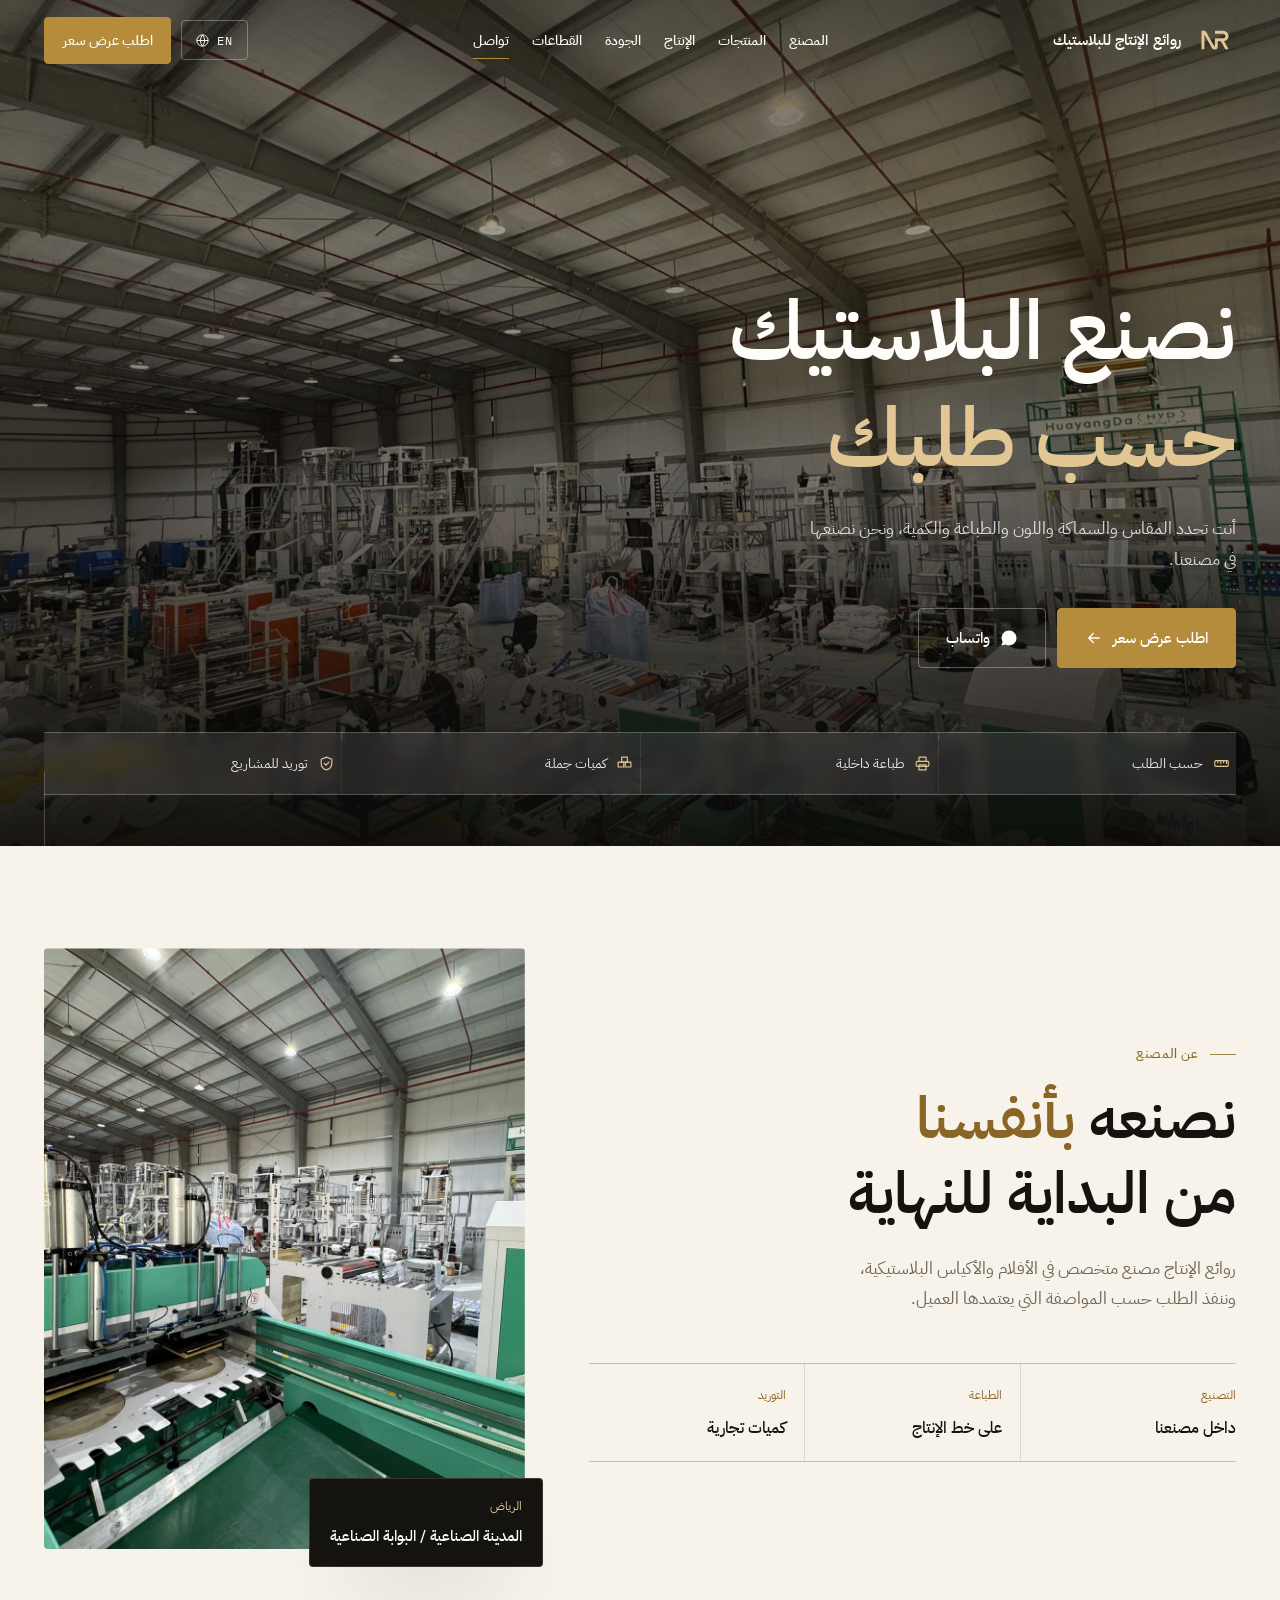
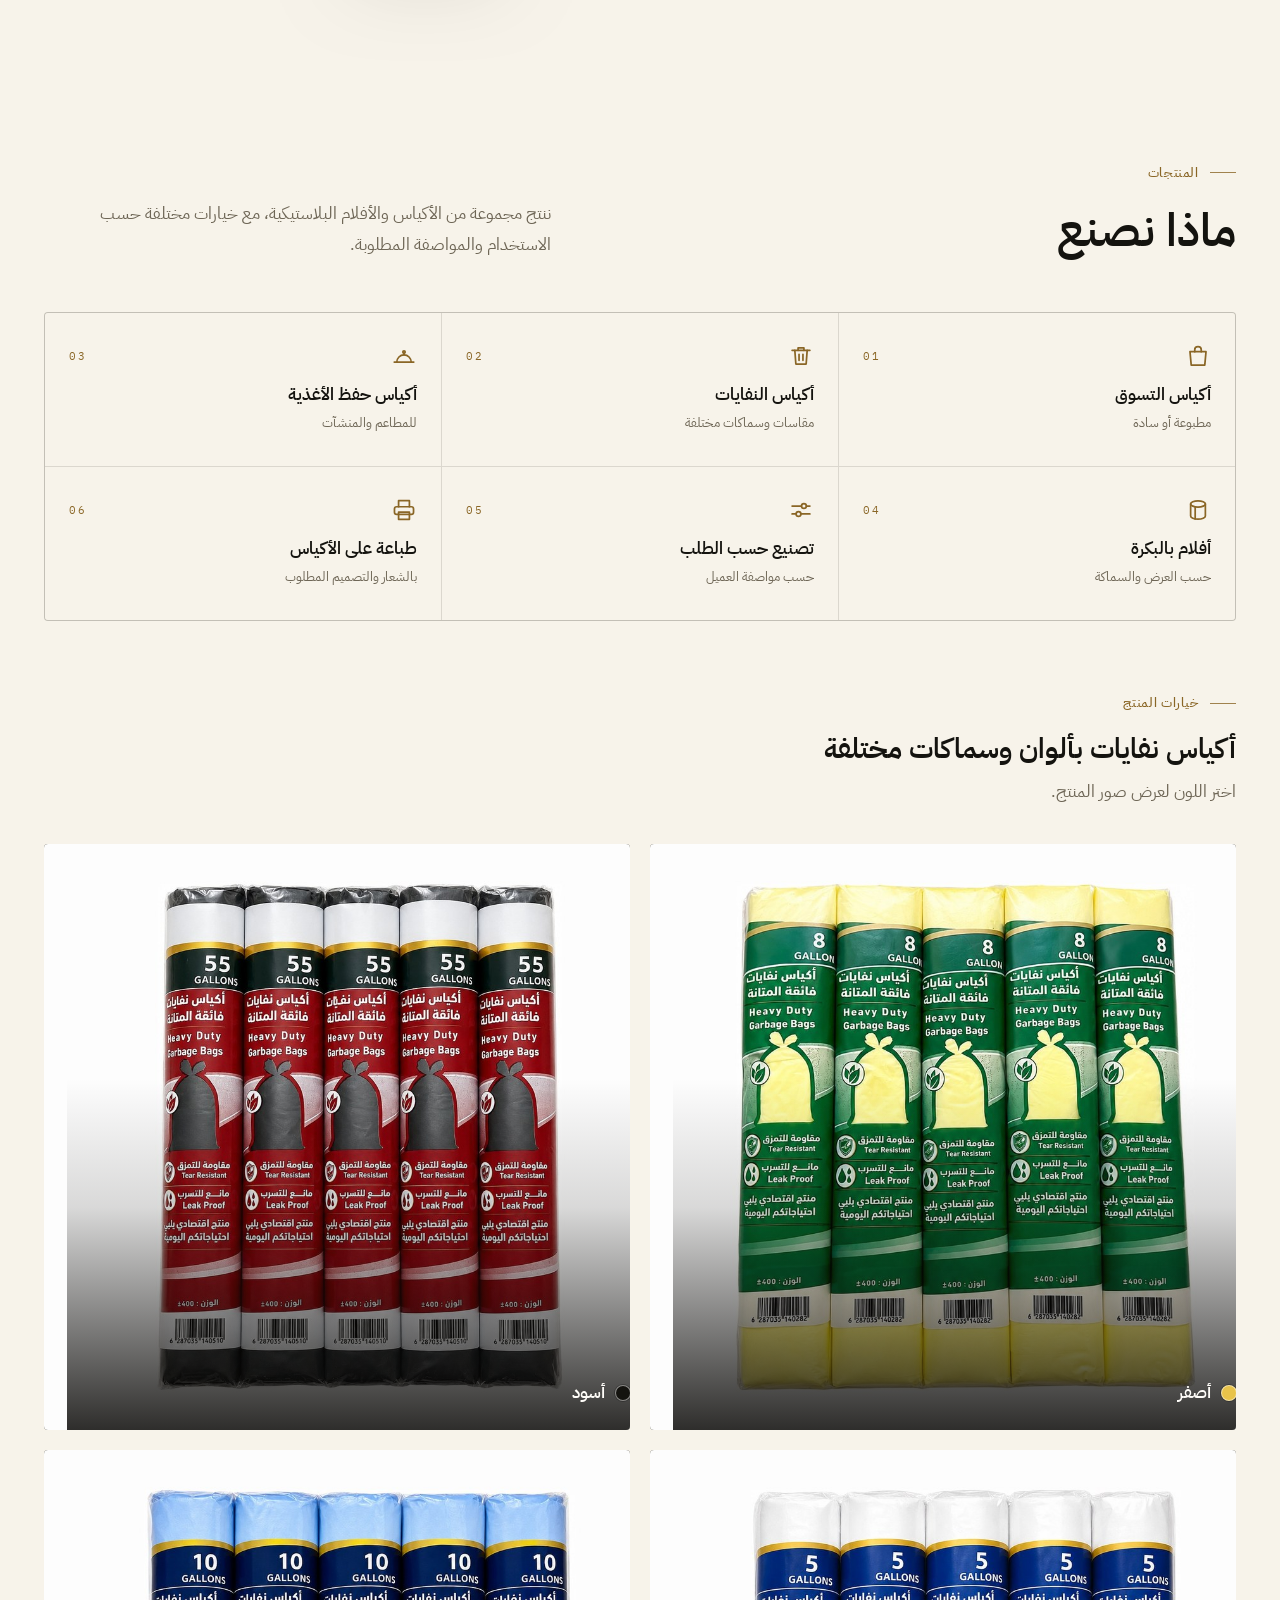
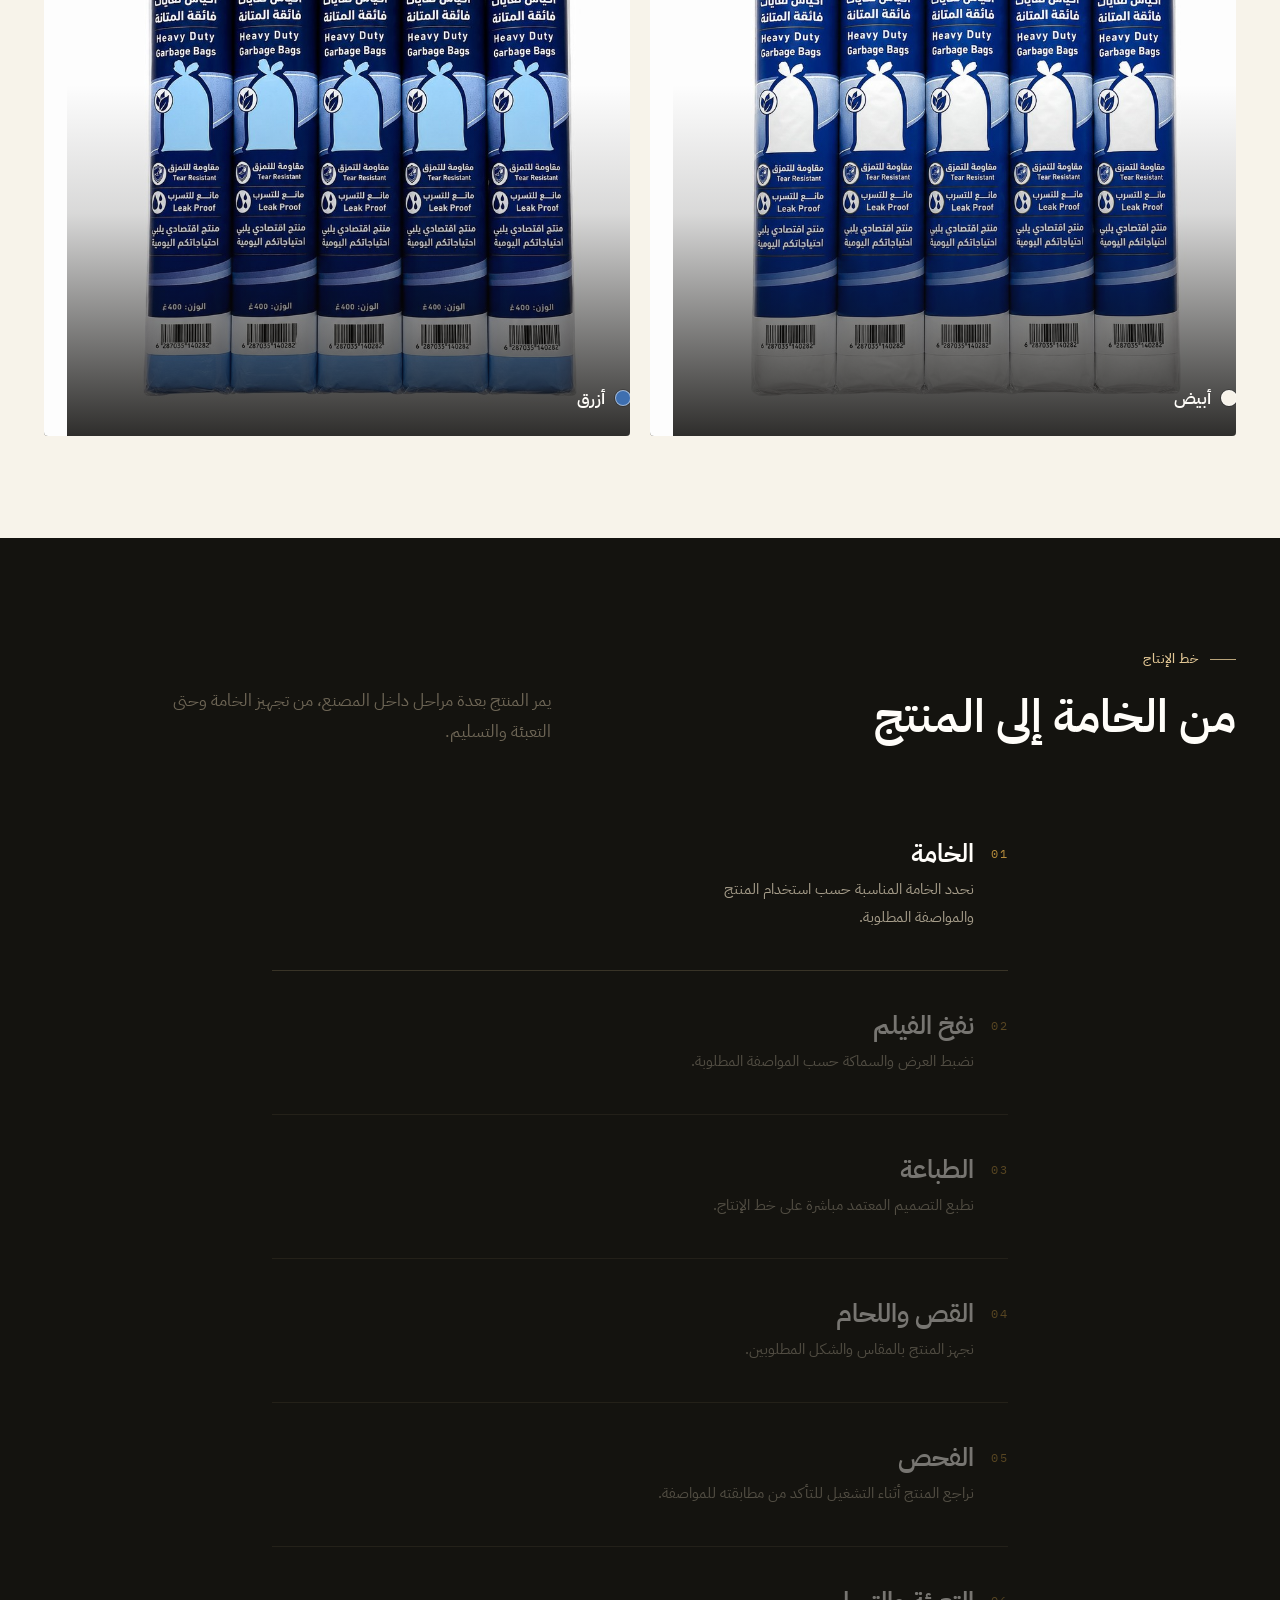
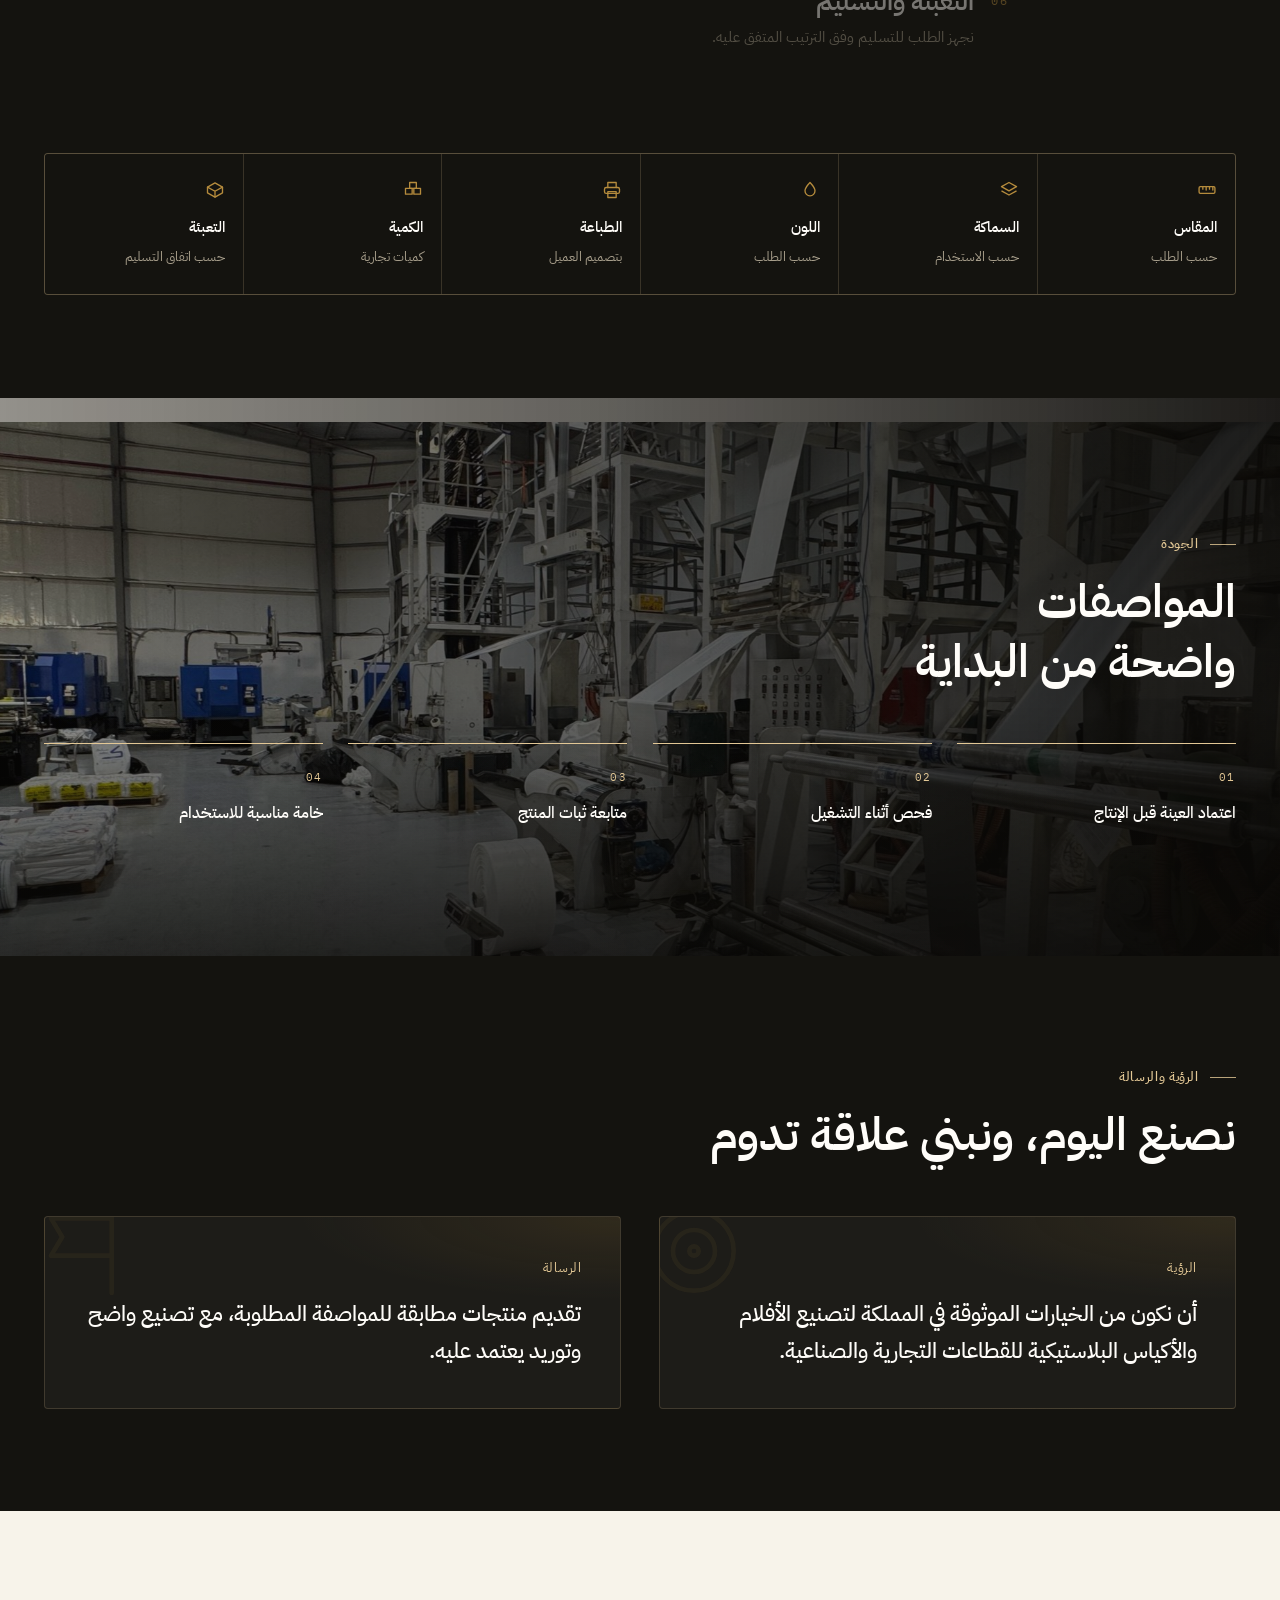
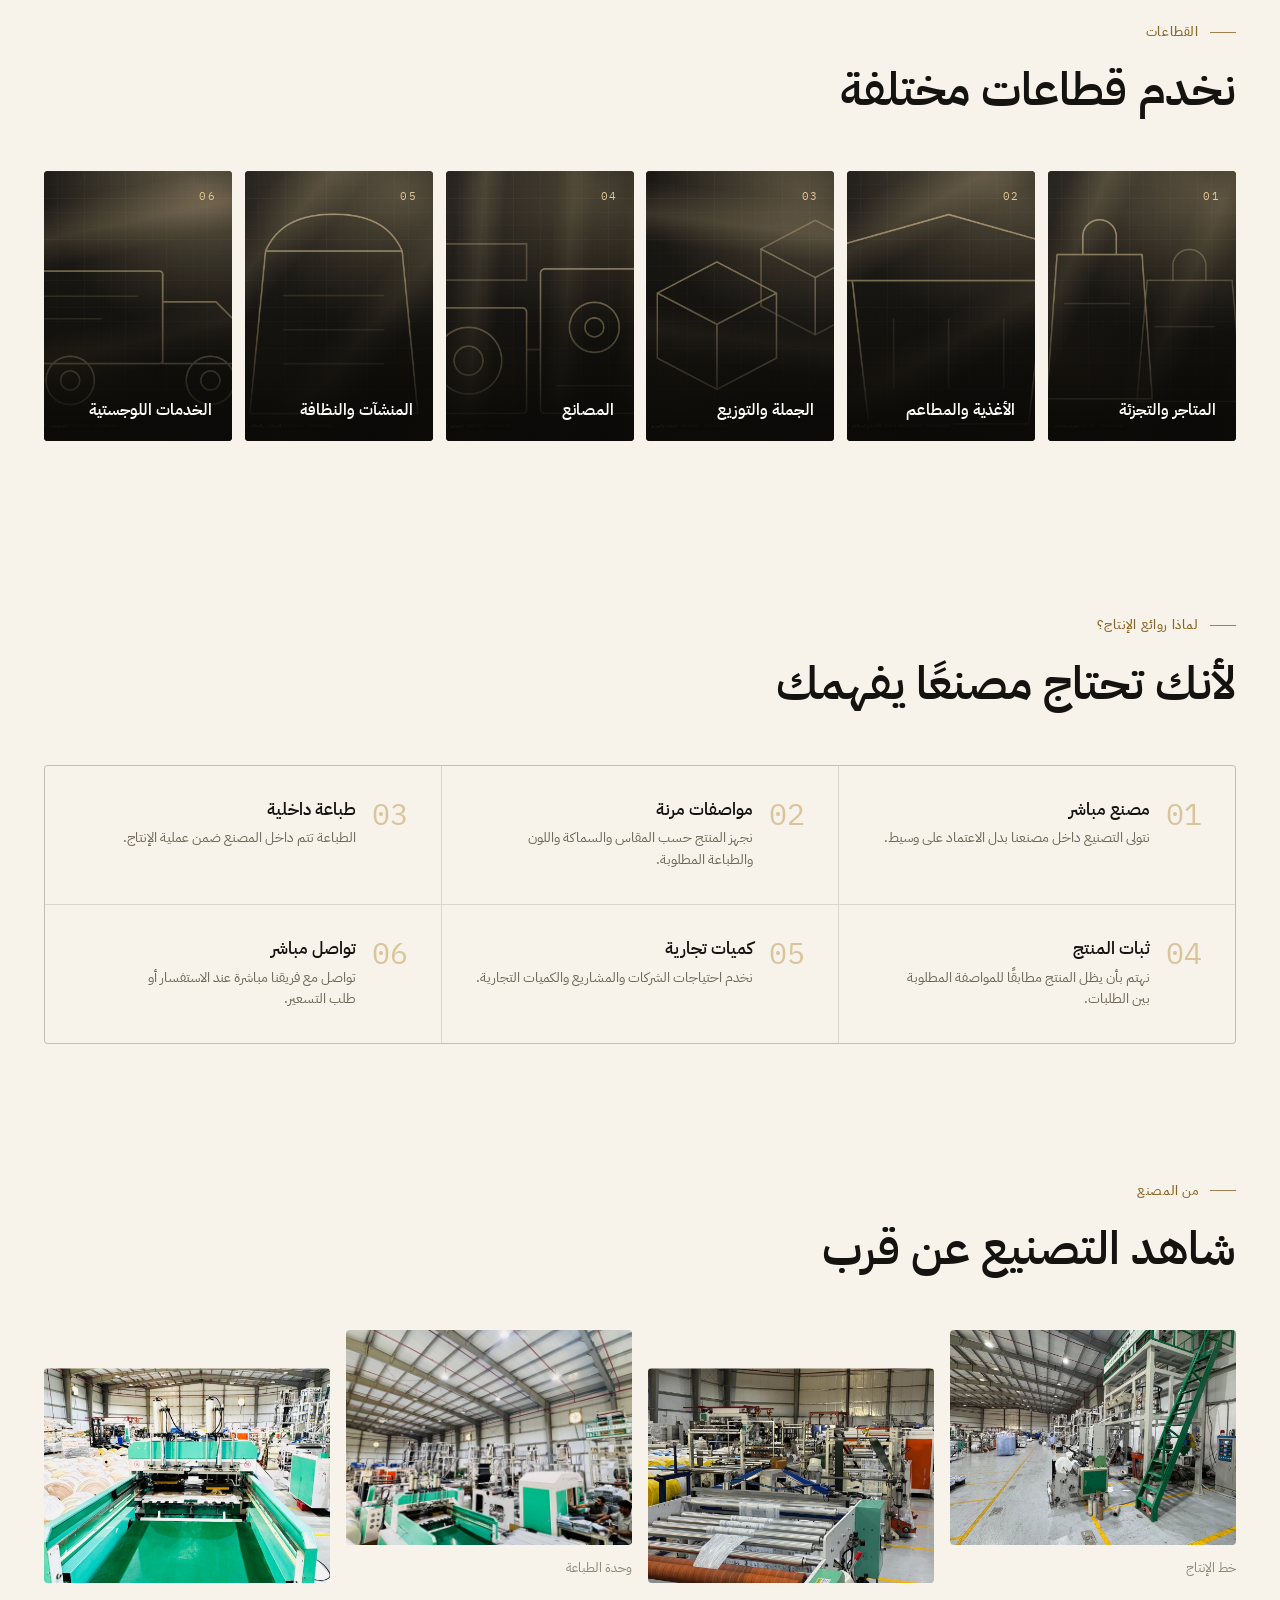
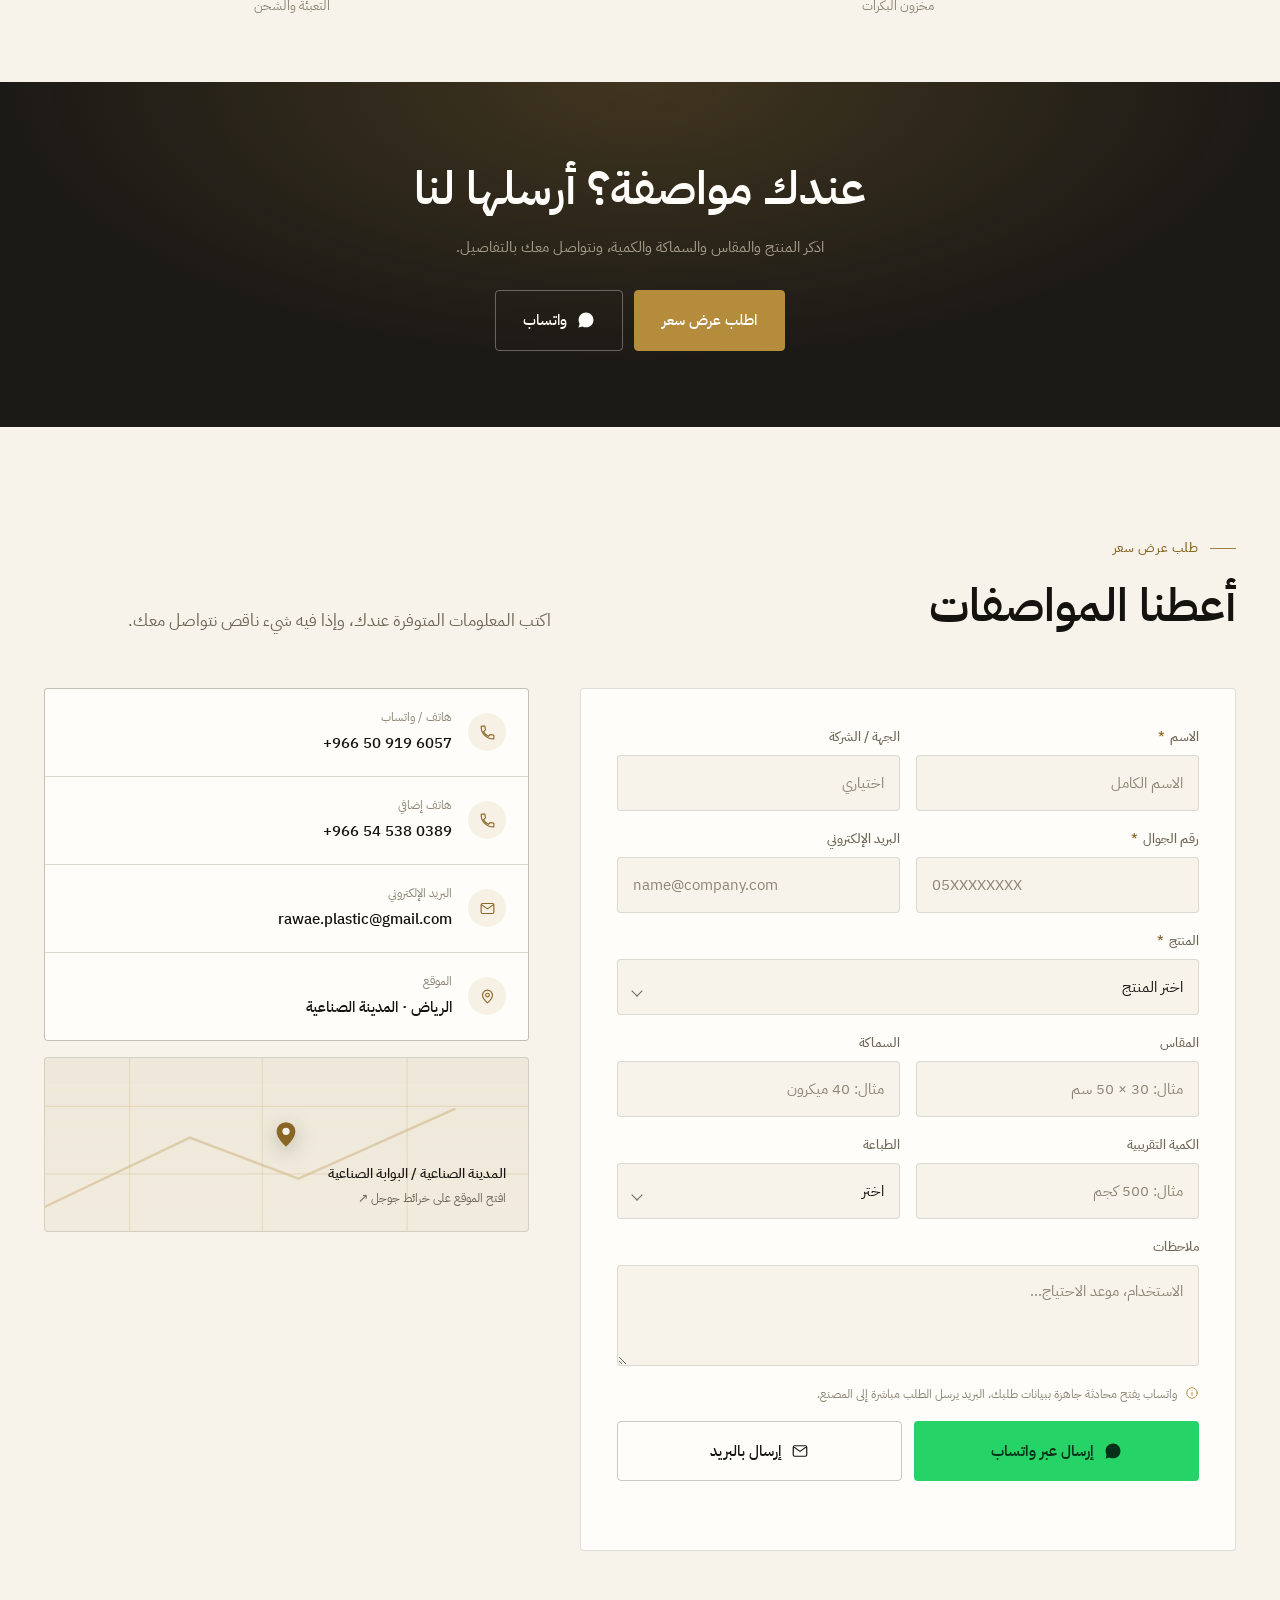
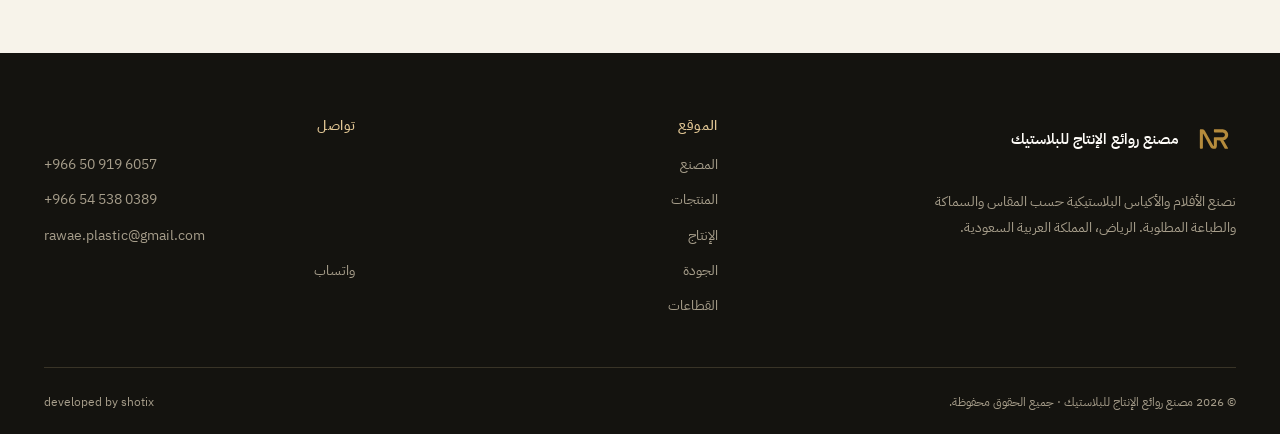
==== commit 0578c6c6: "Replace brand mark with the real NR logo; refresh factory and product photos The mark in use was a s" ====
--- a/index.html
+++ b/index.html
@@ -76,11 +76,8 @@
   <div class="container header__inner">
 
     <a class="brand" href="#top" aria-label="مصنع روائع الإنتاج للبلاستيك — الصفحة الرئيسية">
-      <svg class="brand__mark" viewBox="0 0 640 640" fill="none" stroke="currentColor" stroke-width="58" stroke-linecap="round" stroke-linejoin="round" aria-hidden="true">
-        <path d="M142 184 L142 414"/>
-        <path d="M142 184 L282 364 C326 422 366 430 366 392 L366 184"/>
-        <path d="M366 184 L432 184 C522 184 522 304 432 304 L366 304"/>
-        <path d="M398 304 L496 414"/>
+      <svg class="brand__mark" viewBox="0 0 640 640" fill="currentColor" aria-hidden="true">
+        <path transform="translate(114 177) scale(.483)" d="M30,0L66,0 83,2 100,7 112,12 122,19 133,28 143,39 159,62 218,167 392,479 405,497 412,504 417,506 421,504 422,500 421,469 422,453 422,267 423,257 426,252 437,246 458,244 518,245 534,244 657,244 679,245 698,243 720,232 730,225 739,216 745,207 750,195 754,175 754,161 751,148 746,137 739,126 731,120 720,112 708,107 692,102 669,99 447,99 432,96 428,93 427,88 423,58 424,23 426,13 428,8 431,5 436,5 517,5 528,4 638,4 688,6 718,11 745,20 765,28 789,43 810,61 823,77 837,102 846,126 852,149 853,166 852,190 847,216 841,234 832,252 814,277 800,291 783,304 765,315 740,324 718,329 716,330 715,334 717,340 843,561 848,572 849,580 846,585 839,589 828,590 769,590 756,588 748,582 615,347 609,340 602,338 520,337 516,337 515,339 514,365 513,376 513,388 513,494 512,508 508,532 502,549 497,561 489,571 478,580 466,586 457,589 430,593 410,593 398,591 376,585 363,579 349,569 336,556 326,544 315,528 102,140 99,136 95,135 92,137 92,142 92,566 89,574 84,581 78,585 68,588 54,590 28,590 16,588 9,585 6,581 3,574 0,559 0,33 3,17 7,9 16,3 29,1Z"/>
       </svg>
       <span class="brand__text">
         <span class="brand__ar">روائع الإنتاج للبلاستيك</span>
@@ -206,9 +203,9 @@
     </div>
 
     <div class="statement__media">
-      <!-- IMAGE SLOT · 1000×1300 — مخزون البكرات أو صالة الإنتاج -->
+      <!-- IMAGE SLOT · 1000×1250 — مخزون البكرات أو صالة الإنتاج -->
       <figure class="media media--reveal">
-        <img src="assets/img/ph/about.jpg" alt="ونش كهربائي يرفع بكرة فيلم مطبوعة بجانب وحدة الطباعة" loading="lazy" width="1000" height="1300">
+        <img src="assets/img/ph/about.jpg" alt="صالة الإنتاج داخل مصنع روائع الإنتاج مع خطوط النفخ والقص" loading="lazy" width="1000" height="1250">
       </figure>
       <div class="badge">
         <span class="badge__k">الرياض</span>
@@ -304,7 +301,8 @@
     <div class="colorwall">
       <button type="button" class="colorcard reveal" data-color="yellow" data-label="أصفر" aria-haspopup="dialog">
         <span class="colorcard__stage">
-          <img class="is-on" src="assets/img/ph/colors/yellow-1.jpg" alt="أكياس نفايات صفراء من إنتاج روائع الإنتاج" loading="lazy">
+          <img class="is-on" src="assets/img/ph/colors/yellow-main.jpg" alt="أكياس نفايات صفراء من إنتاج روائع الإنتاج" loading="lazy">
+          <img src="assets/img/ph/colors/yellow-1.jpg" alt="" loading="lazy">
           <img src="assets/img/ph/colors/yellow-2.jpg" alt="" loading="lazy">
           <img src="assets/img/ph/colors/yellow-3.jpg" alt="" loading="lazy">
           <img src="assets/img/ph/colors/yellow-4.jpg" alt="" loading="lazy">
@@ -317,8 +315,10 @@
       </button>
 
       <button type="button" class="colorcard reveal" data-color="black" data-label="أسود" aria-haspopup="dialog">
-        <span class="colorcard__stage">
-          <img class="is-on" src="assets/img/ph/colors/black-1.jpg" alt="أكياس نفايات سوداء من إنتاج روائع الإنتاج" loading="lazy">
+        <span class="colorcard__stage" data-rotate="2">
+          <img class="is-on" src="assets/img/ph/colors/black-main.jpg" alt="أكياس نفايات سوداء من إنتاج روائع الإنتاج" loading="lazy">
+          <img src="assets/img/ph/colors/black-main-2.jpg" alt="" loading="lazy">
+          <img src="assets/img/ph/colors/black-1.jpg" alt="" loading="lazy">
           <img src="assets/img/ph/colors/black-2.jpg" alt="" loading="lazy">
           <img src="assets/img/ph/colors/black-3.jpg" alt="" loading="lazy">
           <img src="assets/img/ph/colors/black-4.jpg" alt="" loading="lazy">
@@ -332,7 +332,8 @@
 
       <button type="button" class="colorcard reveal" data-color="white" data-label="أبيض" aria-haspopup="dialog">
         <span class="colorcard__stage">
-          <img class="is-on" src="assets/img/ph/colors/white-1.jpg" alt="أكياس نفايات بيضاء من إنتاج روائع الإنتاج" loading="lazy">
+          <img class="is-on" src="assets/img/ph/colors/white-main.jpg" alt="أكياس نفايات بيضاء من إنتاج روائع الإنتاج" loading="lazy">
+          <img src="assets/img/ph/colors/white-1.jpg" alt="" loading="lazy">
           <img src="assets/img/ph/colors/white-2.jpg" alt="" loading="lazy">
           <img src="assets/img/ph/colors/white-3.jpg" alt="" loading="lazy">
           <img src="assets/img/ph/colors/white-4.jpg" alt="" loading="lazy">
@@ -348,7 +349,8 @@
 
       <button type="button" class="colorcard reveal" data-color="blue" data-label="أزرق" aria-haspopup="dialog">
         <span class="colorcard__stage">
-          <img class="is-on" src="assets/img/ph/colors/blue-1.jpg" alt="أكياس نفايات زرقاء من إنتاج روائع الإنتاج" loading="lazy">
+          <img class="is-on" src="assets/img/ph/colors/blue-main.jpg" alt="أكياس نفايات زرقاء من إنتاج روائع الإنتاج" loading="lazy">
+          <img src="assets/img/ph/colors/blue-1.jpg" alt="" loading="lazy">
           <img src="assets/img/ph/colors/blue-2.jpg" alt="" loading="lazy">
           <img src="assets/img/ph/colors/blue-3.jpg" alt="" loading="lazy">
           <img src="assets/img/ph/colors/blue-4.jpg" alt="" loading="lazy">
@@ -463,7 +465,7 @@
   </div>
   <div class="container">
     <p class="kicker reveal">الجودة</p>
-    <h2 class="reveal" style="--i:1">المواصفة واضحة من البداية</h2>
+    <h2 class="reveal" style="--i:1">المواصفات واضحة من البداية</h2>
 
     <div class="claims">
       <div class="claim"><span class="claim__n">01</span><p>اعتماد العينة قبل الإنتاج</p></div>
@@ -570,7 +572,7 @@
         <figcaption>مخزون البكرات</figcaption>
       </figure>
       <figure>
-        <div class="media media--reveal"><img src="assets/img/ph/gallery-3.jpg" alt="وحدة الطباعة الفلكسوغرافية مع ونش رفع البكرات" loading="lazy" width="1200" height="800"></div>
+        <div class="media media--reveal"><img src="assets/img/ph/gallery-3.jpg" alt="صالة المصنع مع خطوط النفخ ووحدات القص والتعبئة" loading="lazy" width="1200" height="900"></div>
         <figcaption>وحدة الطباعة</figcaption>
       </figure>
       <figure>
@@ -757,11 +759,8 @@
     <div class="footer__top">
       <div>
         <div class="brand">
-          <svg class="brand__mark" viewBox="0 0 640 640" fill="none" stroke="currentColor" stroke-width="58" stroke-linecap="round" stroke-linejoin="round" aria-hidden="true">
-            <path d="M142 184 L142 414"/>
-            <path d="M142 184 L282 364 C326 422 366 430 366 392 L366 184"/>
-            <path d="M366 184 L432 184 C522 184 522 304 432 304 L366 304"/>
-            <path d="M398 304 L496 414"/>
+          <svg class="brand__mark" viewBox="0 0 640 640" fill="currentColor" aria-hidden="true">
+            <path transform="translate(114 177) scale(.483)" d="M30,0L66,0 83,2 100,7 112,12 122,19 133,28 143,39 159,62 218,167 392,479 405,497 412,504 417,506 421,504 422,500 421,469 422,453 422,267 423,257 426,252 437,246 458,244 518,245 534,244 657,244 679,245 698,243 720,232 730,225 739,216 745,207 750,195 754,175 754,161 751,148 746,137 739,126 731,120 720,112 708,107 692,102 669,99 447,99 432,96 428,93 427,88 423,58 424,23 426,13 428,8 431,5 436,5 517,5 528,4 638,4 688,6 718,11 745,20 765,28 789,43 810,61 823,77 837,102 846,126 852,149 853,166 852,190 847,216 841,234 832,252 814,277 800,291 783,304 765,315 740,324 718,329 716,330 715,334 717,340 843,561 848,572 849,580 846,585 839,589 828,590 769,590 756,588 748,582 615,347 609,340 602,338 520,337 516,337 515,339 514,365 513,376 513,388 513,494 512,508 508,532 502,549 497,561 489,571 478,580 466,586 457,589 430,593 410,593 398,591 376,585 363,579 349,569 336,556 326,544 315,528 102,140 99,136 95,135 92,137 92,142 92,566 89,574 84,581 78,585 68,588 54,590 28,590 16,588 9,585 6,581 3,574 0,559 0,33 3,17 7,9 16,3 29,1Z"/>
           </svg>
           <span class="brand__text">
             <span class="brand__ar">مصنع روائع الإنتاج للبلاستيك</span>
--- a/assets/css/site.css
+++ b/assets/css/site.css
@@ -1259,15 +1259,11 @@
 }
 .is-loaded .rise > span { transform: none; }
 
-.brand__mark path {
-  stroke-dasharray: var(--len, 400);
-  stroke-dashoffset: var(--len, 400);
-  animation: draw 1.5s var(--ease) forwards;
-}
-.brand__mark path:nth-child(2) { animation-delay: .12s; }
-.brand__mark path:nth-child(3) { animation-delay: .24s; }
-.brand__mark path:nth-child(4) { animation-delay: .36s; }
-@keyframes draw { to { stroke-dashoffset: 0; } }
+.brand__mark { animation: mark-in 1.1s var(--ease) both; }
+@keyframes mark-in {
+  from { clip-path: inset(0 100% 0 0); opacity: .3; }
+  to   { clip-path: inset(0 0 0 0);    opacity: 1; }
+}
 
 /* --------------------------------------------------------------------------
    23. Responsive
@@ -1311,8 +1307,7 @@
 @media (max-width: 720px) {
   :root { --header-h: 68px; }
   body { padding-block-end: 56px; }
-  .fab { inset-block-end: 74px; inline-size: 50px; block-size: 50px; }
-  .fab svg { inline-size: 24px; block-size: 24px; }
+  .fab { display: none; }
   .action-bar { display: grid; }
 
   .hero { min-block-size: auto; padding-block-start: calc(var(--header-h) + 3.5rem); }
@@ -1359,7 +1354,7 @@
   .reveal, .rise > span { opacity: 1 !important; transform: none !important; }
   .media--reveal img { clip-path: none !important; }
   .media--reveal img, .hero__bg img { transform: none !important; }
-  .brand__mark path { stroke-dashoffset: 0 !important; }
+  .brand__mark { animation: none !important; clip-path: none !important; }
   .pstep { opacity: 1 !important; }
   .claim::after { transform: scaleX(1) !important; }
 }
